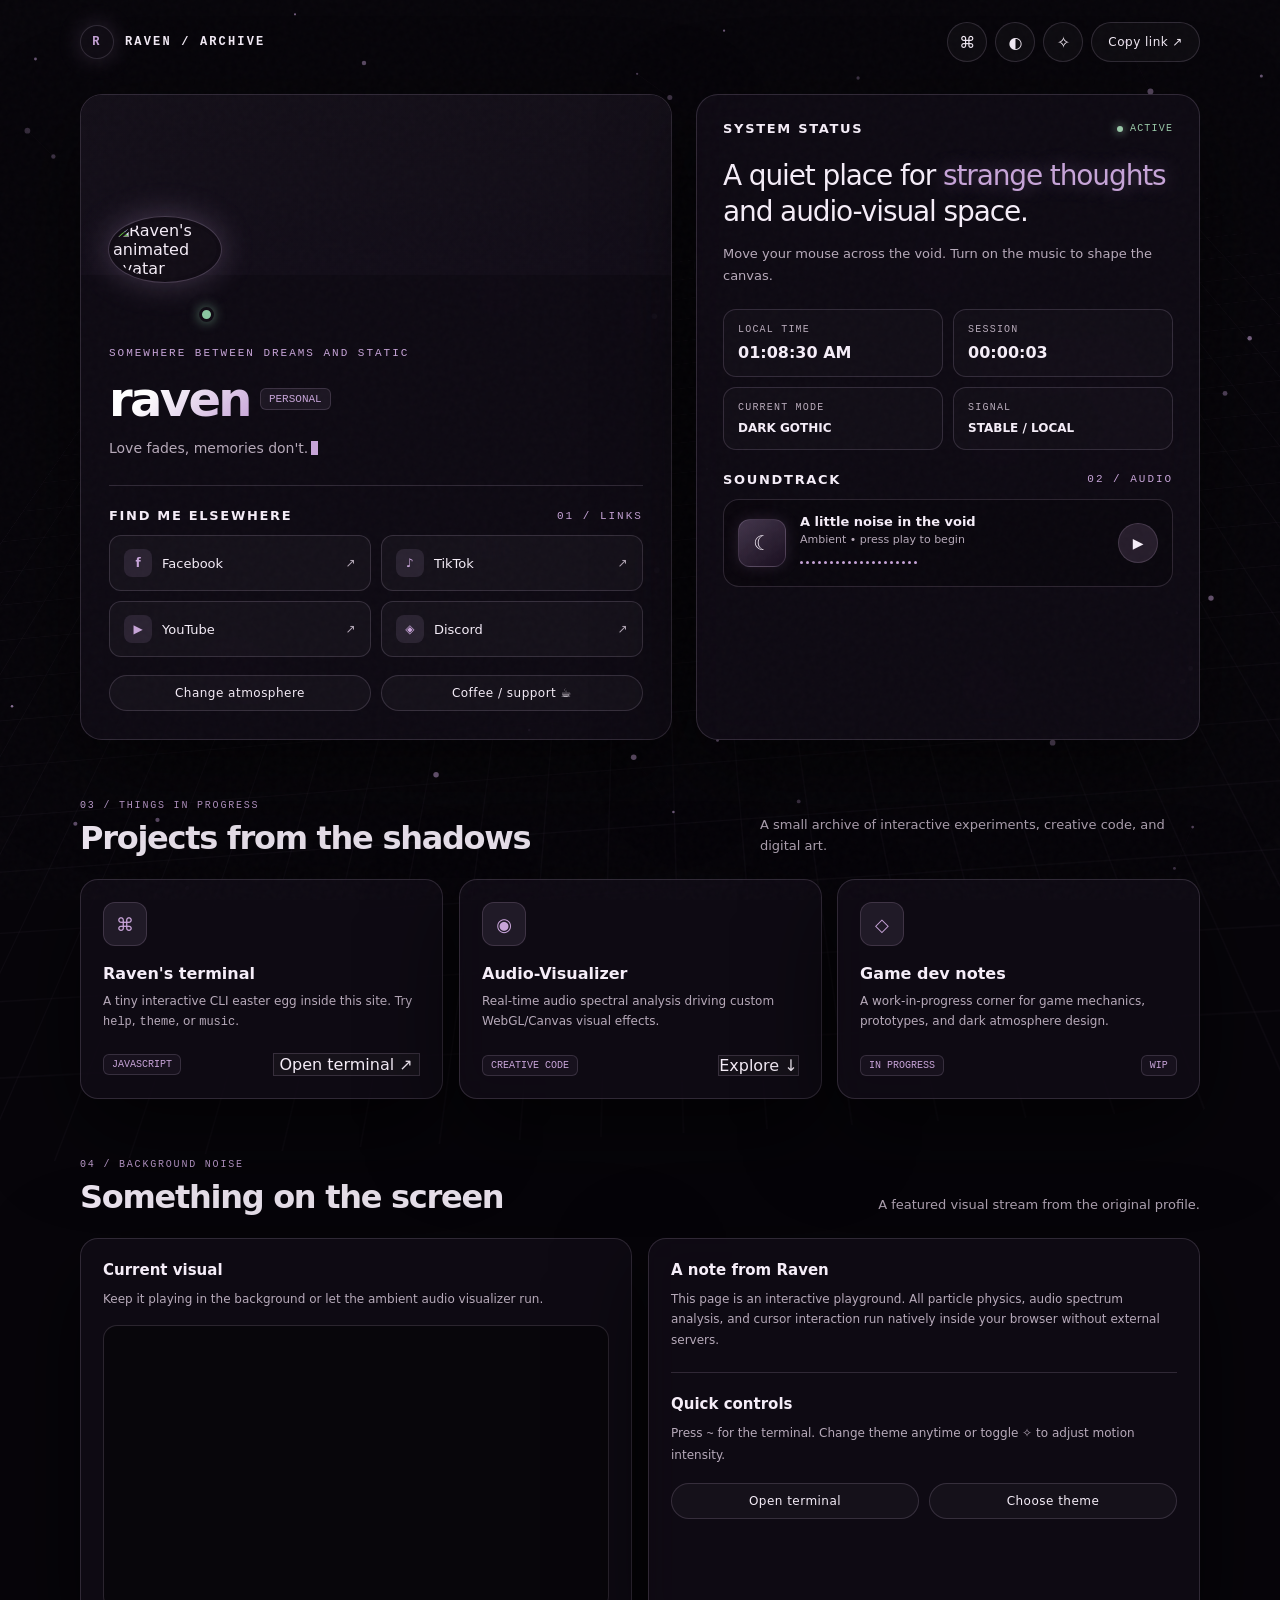
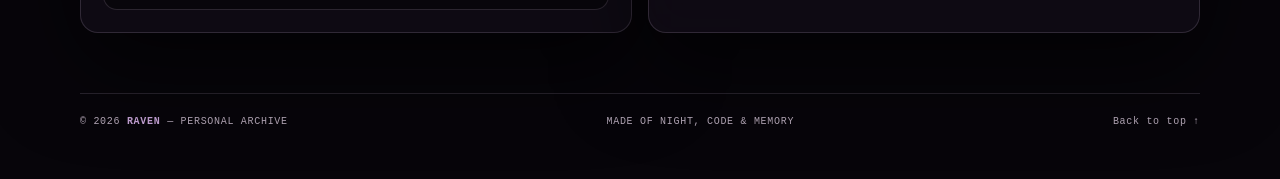
==== index.html @ 3c24a72a "Update print statement from 'Hello' to 'Goodbye'" ====
<!DOCTYPE html>
<html lang="en">
<head>
<meta charset="UTF-8">
<meta name="viewport" content="width=device-width, initial-scale=1">
<meta name="theme-color" content="#09070d">
<meta name="description" content="Raven — A cinematic interactive audio-visual space.">
<title>Raven — Into the Void</title>
<style>
:root {
  color-scheme: dark;
  --bg: #07050a;
  --panel: rgba(18, 13, 24, 0.72);
  --panel-strong: rgba(13, 9, 18, 0.95);
  --text: #f5edf8;
  --muted: #b7aaba;
  --accent: #c7a4d8;
  --accent-rgb: 199, 164, 216;
  --accent-glow: rgba(199, 164, 216, 0.35);
  --line: rgba(223, 199, 235, 0.16);
  --shadow: 0 30px 90px rgba(0, 0, 0, 0.65);
  --radius: 22px;
  --mono: "SFMono-Regular", Consolas, "Liberation Mono", monospace;
}

* { box-sizing: border-box; }
html { scroll-behavior: smooth; }

body {
  margin: 0;
  min-height: 100vh;
  color: var(--text);
  background-color: var(--bg);
  font-family: Inter, ui-sans-serif, system-ui, -apple-system, BlinkMacSystemFont, "Segoe UI", sans-serif;
  overflow-x: hidden;
  cursor: default;
}

/* Background Layers */
#audioCanvas {
  position: fixed;
  inset: 0;
  width: 100%;
  height: 100%;
  pointer-events: none;
  z-index: -2;
}

.perspective-grid {
  position: fixed;
  inset: -20%;
  width: 140%;
  height: 140%;
  background-image: 
    linear-gradient(to right, rgba(var(--accent-rgb), 0.05) 1px, transparent 1px),
    linear-gradient(to bottom, rgba(var(--accent-rgb), 0.05) 1px, transparent 1px);
  background-size: 60px 60px;
  pointer-events: none;
  z-index: -3;
  transform: perspective(1000px) rotateX(60deg) translateY(-100px) translateZ(-200px);
  transition: transform 0.1s linear;
  opacity: 0.7;
}

.noise {
  position: fixed;
  inset: 0;
  pointer-events: none;
  z-index: 5;
  opacity: 0.04;
  background-image: url("data:image/svg+xml,%3Csvg viewBox='0 0 180 180' xmlns='http://www.w3.org/2000/svg'%3E%3Cfilter id='n'%3E%3CfeTurbulence type='fractalNoise' baseFrequency='.9' numOctaves='3' stitchTiles='stitch'/%3E%3C/filter%3E%3Crect width='100%25' height='100%25' filter='url(%23n)' opacity='.55'/%3E%3C/svg%3E");
}

/* Custom Cursor Spotlight */
.cursor-glow {
  position: fixed;
  width: 400px;
  height: 400px;
  border-radius: 50%;
  background: radial-gradient(circle, rgba(var(--accent-rgb), 0.12) 0%, transparent 70%);
  pointer-events: none;
  z-index: -1;
  transform: translate(-50%, -50%);
  transition: width 0.3s, height 0.3s;
}

button, a { font: inherit; }
button { color: inherit; }
a { color: inherit; text-decoration: none; }
button:focus-visible, a:focus-visible, input:focus-visible { outline: 2px solid var(--accent); outline-offset: 4px; }
::selection { background: var(--accent); color: #100b14; }

/* Layout Shell */
.site-shell {
  width: min(1120px, calc(100% - 36px));
  margin: 0 auto;
  padding: 22px 0 52px;
  position: relative;
  z-index: 2;
}

.topbar {
  display: flex;
  align-items: center;
  justify-content: space-between;
  gap: 16px;
  margin-bottom: 32px;
}

.brand {
  display: flex;
  align-items: center;
  gap: 11px;
  letter-spacing: 0.18em;
  font: 600 12px var(--mono);
  text-transform: uppercase;
}

.brand-mark {
  display: grid;
  place-items: center;
  width: 34px;
  height: 34px;
  border: 1px solid var(--line);
  border-radius: 50%;
  color: var(--accent);
  box-shadow: 0 0 24px rgba(var(--accent-rgb), 0.2);
  background: rgba(var(--accent-rgb), 0.05);
}

.top-actions {
  display: flex;
  gap: 8px;
  flex-wrap: wrap;
  justify-content: flex-end;
}

.icon-btn, .pill-btn, .social-link, .project-link {
  border: 1px solid var(--line);
  background: rgba(255, 255, 255, 0.03);
  transition: transform 0.25s cubic-bezier(0.16, 1, 0.3, 1), border-color 0.25s ease, background 0.25s ease, box-shadow 0.25s ease;
}

.icon-btn, .pill-btn { cursor: pointer; }
.icon-btn:hover, .pill-btn:hover, .social-link:hover, .project-link:hover {
  transform: translateY(-2px);
  border-color: rgba(var(--accent-rgb), 0.7);
  background: rgba(var(--accent-rgb), 0.1);
  box-shadow: 0 8px 20px rgba(var(--accent-rgb), 0.15);
}

.icon-btn {
  width: 40px;
  height: 40px;
  border-radius: 50%;
  display: grid;
  place-items: center;
  font-size: 16px;
}

.pill-btn {
  border-radius: 999px;
  padding: 10px 16px;
  font-size: 12px;
  letter-spacing: 0.04em;
}

/* Glassmorphism & Cards */
.hero {
  display: grid;
  grid-template-columns: minmax(0, 1.08fr) minmax(300px, 0.92fr);
  gap: 24px;
  align-items: stretch;
}

.glass {
  border: 1px solid var(--line);
  background: var(--panel);
  backdrop-filter: blur(20px);
  -webkit-backdrop-filter: blur(20px);
  box-shadow: var(--shadow);
  transform-style: preserve-3d;
  will-change: transform;
}

.profile-card {
  border-radius: var(--radius);
  overflow: hidden;
  position: relative;
}

.banner {
  height: 180px;
  background: #15101a url("https://files.catbox.moe/wn9u5w.gif") center 42%/cover no-repeat;
  position: relative;
}

.banner::after {
  content: "";
  position: absolute;
  inset: 0;
  background: linear-gradient(180deg, rgba(7, 5, 10, 0.1), rgba(18, 13, 24, 0.95));
}

.profile-content {
  padding: 0 28px 28px;
  position: relative;
}

.avatar-wrap {
  width: 112px;
  height: 112px;
  margin-top: -58px;
  position: relative;
  z-index: 1;
}

.avatar {
  width: 112px;
  height: 112px;
  object-fit: cover;
  border-radius: 50%;
  border: 4px solid #100b14;
  box-shadow: 0 0 0 1px var(--line), 0 0 34px rgba(var(--accent-rgb), 0.3);
  background: #120d16;
}

.online-dot {
  position: absolute;
  right: 7px;
  bottom: 7px;
  width: 15px;
  height: 15px;
  border-radius: 50%;
  background: #8ac7a1;
  border: 3px solid #100b14;
  box-shadow: 0 0 12px rgba(138, 199, 161, 0.6);
}

.kicker {
  font: 11px var(--mono);
  letter-spacing: 0.18em;
  text-transform: uppercase;
  color: var(--accent);
}

.name-row {
  display: flex;
  align-items: center;
  gap: 10px;
  flex-wrap: wrap;
  margin-top: 16px;
}

h1 {
  font-size: clamp(32px, 5vw, 48px);
  letter-spacing: -0.055em;
  line-height: 1;
  margin: 0;
  font-weight: 700;
  background: linear-gradient(135deg, #ffffff 30%, var(--accent));
  -webkit-background-clip: text;
  -webkit-text-fill-color: transparent;
}

.verified {
  font-size: 11px;
  border: 1px solid var(--line);
  color: var(--accent);
  padding: 4px 8px;
  border-radius: 6px;
  font-family: var(--mono);
  background: rgba(var(--accent-rgb), 0.08);
}

.bio {
  min-height: 26px;
  margin: 14px 0 0;
  color: var(--muted);
  line-height: 1.7;
  font-size: 14px;
}

.caret {
  display: inline-block;
  width: 7px;
  height: 1em;
  background: var(--accent);
  vertical-align: -2px;
  margin-left: 3px;
  animation: blink 1s steps(2, start) infinite;
}
@keyframes blink { to { visibility: hidden; } }

.divider {
  height: 1px;
  background: var(--line);
  margin: 22px 0;
}

.social-grid {
  display: grid;
  grid-template-columns: repeat(2, minmax(0, 1fr));
  gap: 10px;
}

.social-link {
  display: flex;
  align-items: center;
  justify-content: space-between;
  gap: 10px;
  padding: 13px 14px;
  border-radius: 12px;
  font-size: 13px;
}

.social-left {
  display: flex;
  align-items: center;
  gap: 10px;
}

.social-icon {
  display: grid;
  place-items: center;
  width: 28px;
  height: 28px;
  border-radius: 8px;
  background: rgba(var(--accent-rgb), 0.12);
  color: var(--accent);
  font-size: 12px;
  font-weight: 700;
}

.external { color: var(--muted); font-size: 12px; }

.card-actions {
  display: flex;
  flex-wrap: wrap;
  gap: 10px;
  margin-top: 18px;
}

.card-actions .pill-btn {
  flex: 1;
  min-width: 120px;
  text-align: center;
}

.status-card {
  border-radius: var(--radius);
  padding: 26px;
  display: flex;
  flex-direction: column;
  gap: 22px;
  min-height: 100%;
}

.section-head {
  display: flex;
  align-items: center;
  justify-content: space-between;
  gap: 12px;
}

.section-title {
  margin: 0;
  font-size: 13px;
  font-weight: 600;
  letter-spacing: 0.13em;
  text-transform: uppercase;
}

.live-label {
  display: flex;
  align-items: center;
  gap: 7px;
  color: #9ac9a9;
  font: 10px var(--mono);
  letter-spacing: 0.12em;
  text-transform: uppercase;
}

.live-label::before {
  content: "";
  width: 6px;
  height: 6px;
  background: #9ac9a9;
  border-radius: 50%;
  box-shadow: 0 0 10px #9ac9a9;
}

.status-intro {
  font-size: clamp(22px, 3vw, 28px);
  line-height: 1.3;
  letter-spacing: -0.04em;
  margin: 0;
}

.status-intro em {
  font-style: normal;
  color: var(--accent);
  text-shadow: 0 0 20px rgba(var(--accent-rgb), 0.4);
}

.status-note {
  color: var(--muted);
  font-size: 13px;
  line-height: 1.7;
  margin: -10px 0 0;
}

.stat-grid {
  display: grid;
  grid-template-columns: 1fr 1fr;
  gap: 10px;
}

.stat {
  padding: 14px;
  border: 1px solid var(--line);
  border-radius: 13px;
  background: rgba(255, 255, 255, 0.02);
  min-width: 0;
}

.stat-label {
  font: 10px var(--mono);
  letter-spacing: 0.12em;
  color: var(--muted);
  text-transform: uppercase;
}

.stat-value {
  margin-top: 8px;
  font-size: 16px;
  font-weight: 600;
  white-space: nowrap;
  overflow: hidden;
  text-overflow: ellipsis;
}

.stat-value.small { font-size: 12px; }

/* Music Player & Visualizing UI */
.music-panel {
  border: 1px solid var(--line);
  border-radius: 16px;
  padding: 14px;
  display: grid;
  grid-template-columns: 48px minmax(0, 1fr) auto;
  align-items: center;
  gap: 14px;
  background: rgba(0, 0, 0, 0.25);
}

.album-art {
  width: 48px;
  height: 48px;
  border-radius: 12px;
  display: grid;
  place-items: center;
  background: linear-gradient(145deg, rgba(var(--accent-rgb), 0.3), rgba(30, 17, 37, 0.8));
  border: 1px solid var(--line);
  font-size: 20px;
  box-shadow: 0 0 15px rgba(var(--accent-rgb), 0.15);
}

.track-title {
  font-size: 13px;
  font-weight: 600;
  overflow: hidden;
  text-overflow: ellipsis;
  white-space: nowrap;
}

.track-subtitle {
  margin-top: 4px;
  color: var(--muted);
  font-size: 11px;
}

.play-btn {
  width: 40px;
  height: 40px;
  border-radius: 50%;
  border: 1px solid var(--line);
  background: rgba(var(--accent-rgb), 0.15);
  cursor: pointer;
  display: grid;
  place-items: center;
  font-size: 14px;
}

.play-btn:hover {
  background: var(--accent);
  color: #000;
  box-shadow: 0 0 20px var(--accent);
}

.visualizer-mini {
  height: 18px;
  display: flex;
  align-items: center;
  gap: 3px;
  margin-top: 8px;
}

.visualizer-mini span {
  display: block;
  width: 3px;
  height: 4px;
  border-radius: 3px;
  background: var(--accent);
  transition: height 0.08s linear;
}

/* Projects & Features Sections */
.section { margin-top: 60px; }

.section-heading {
  display: flex;
  align-items: flex-end;
  justify-content: space-between;
  gap: 20px;
  margin-bottom: 22px;
}

.eyebrow {
  font: 10px var(--mono);
  color: var(--accent);
  letter-spacing: 0.18em;
  text-transform: uppercase;
  margin-bottom: 8px;
}

h2 {
  font-size: clamp(24px, 3vw, 32px);
  letter-spacing: -0.04em;
  margin: 0;
}

.section-description {
  font-size: 13px;
  color: var(--muted);
  line-height: 1.6;
  max-width: 440px;
  margin: 0;
}

.project-grid {
  display: grid;
  grid-template-columns: repeat(3, minmax(0, 1fr));
  gap: 16px;
}

.project-card {
  border-radius: 18px;
  padding: 22px;
  min-height: 220px;
  display: flex;
  flex-direction: column;
  align-items: flex-start;
}

.project-icon {
  display: grid;
  place-items: center;
  width: 44px;
  height: 44px;
  border-radius: 12px;
  background: rgba(var(--accent-rgb), 0.1);
  border: 1px solid var(--line);
  color: var(--accent);
  font-size: 18px;
}

.project-card h3 {
  margin: 18px 0 8px;
  font-size: 16px;
}

.project-card p {
  margin: 0;
  color: var(--muted);
  font-size: 12px;
  line-height: 1.7;
}

.project-meta {
  margin-top: auto;
  padding-top: 18px;
  display: flex;
  align-items: center;
  justify-content: space-between;
  gap: 8px;
  width: 100%;
}

.tag {
  font: 10px var(--mono);
  color: var(--accent);
  border: 1px solid var(--line);
  padding: 4px 8px;
  border-radius: 6px;
  background: rgba(var(--accent-rgb), 0.05);
}

.feature-grid {
  display: grid;
  grid-template-columns: 1fr 1fr;
  gap: 16px;
}

.feature-card {
  border-radius: 18px;
  padding: 22px;
}

.feature-card h3 { margin: 0 0 10px; font-size: 15px; }
.feature-card p { margin: 0; color: var(--muted); font-size: 12px; line-height: 1.7; }

.video-wrap {
  position: relative;
  overflow: hidden;
  border-radius: 14px;
  margin-top: 16px;
  aspect-ratio: 16/9;
  background: #08060b;
  border: 1px solid var(--line);
}

.video-wrap iframe {
  position: absolute;
  inset: 0;
  width: 100%;
  height: 100%;
  border: 0;
}

.footer {
  display: flex;
  justify-content: space-between;
  align-items: center;
  gap: 15px;
  flex-wrap: wrap;
  margin-top: 60px;
  padding-top: 22px;
  border-top: 1px solid var(--line);
  color: var(--muted);
  font: 10px var(--mono);
  letter-spacing: 0.07em;
}

.footer strong { color: var(--accent); font-weight: 600; }

/* Modal & Dialog Overlay */
.overlay {
  position: fixed;
  inset: 0;
  z-index: 20;
  background: rgba(3, 2, 6, 0.82);
  backdrop-filter: blur(16px);
  -webkit-backdrop-filter: blur(16px);
  display: none;
  align-items: center;
  justify-content: center;
  padding: 20px;
}

.overlay.open { display: flex; }

.modal {
  width: min(620px, 100%);
  max-height: min(78vh, 720px);
  overflow: auto;
  background: var(--panel-strong);
  border: 1px solid var(--line);
  border-radius: 20px;
  box-shadow: var(--shadow);
}

.modal-head {
  display: flex;
  align-items: center;
  justify-content: space-between;
  gap: 12px;
  padding: 16px 20px;
  border-bottom: 1px solid var(--line);
}

.modal-head h2 { font: 12px var(--mono); letter-spacing: 0.12em; text-transform: uppercase; }

.close-btn {
  width: 32px;
  height: 32px;
  border: 1px solid var(--line);
  background: transparent;
  border-radius: 8px;
  cursor: pointer;
  display: grid;
  place-items: center;
}

.close-btn:hover { background: rgba(255, 255, 255, 0.1); }

.terminal-body {
  padding: 20px;
  font: 12px/1.8 var(--mono);
  color: #d8cce0;
}

.terminal-welcome { color: var(--muted); margin-bottom: 12px; }
.terminal-line { white-space: pre-wrap; overflow-wrap: anywhere; }
.terminal-line .prompt { color: var(--accent); }

.terminal-form {
  display: flex;
  align-items: center;
  gap: 8px;
  margin-top: 12px;
}

.terminal-form label { color: var(--accent); }
.terminal-form input {
  flex: 1;
  min-width: 0;
  border: 0;
  background: transparent;
  color: var(--text);
  font: inherit;
  outline: none;
}

.terminal-hint { color: #8d7d94; font-size: 10px; margin-top: 12px; }

.qr-body { text-align: center; padding: 24px; }
.qr-body img {
  display: block;
  width: min(200px, 70%);
  aspect-ratio: 1;
  object-fit: cover;
  border-radius: 14px;
  margin: 16px auto;
  border: 1px solid var(--line);
  box-shadow: 0 0 30px rgba(0, 0, 0, 0.5);
}

.qr-body p { color: var(--muted); font-size: 13px; }

.theme-options {
  display: grid;
  grid-template-columns: repeat(3, minmax(0, 1fr));
  gap: 12px;
  padding: 20px;
}

.theme-option {
  border: 1px solid var(--line);
  border-radius: 14px;
  padding: 14px 12px;
  background: rgba(255, 255, 255, 0.025);
  cursor: pointer;
  text-align: left;
  transition: all 0.2s ease;
}

.theme-option[aria-pressed="true"] {
  border-color: var(--accent);
  box-shadow: 0 0 20px rgba(var(--accent-rgb), 0.25);
  background: rgba(var(--accent-rgb), 0.08);
}

.theme-swatch {
  height: 40px;
  border-radius: 8px;
  margin-bottom: 12px;
  background: linear-gradient(135deg, #0b080f, #543b61);
}

.theme-option:nth-child(2) .theme-swatch { background: linear-gradient(135deg, #05070d, #243c50); }
.theme-option:nth-child(3) .theme-swatch { background: linear-gradient(135deg, #14080d, #6b2638); }

.theme-option strong { display: block; font-size: 13px; }
.theme-option small { display: block; color: var(--muted); font-size: 10px; margin-top: 4px; }

.toast {
  position: fixed;
  left: 50%;
  bottom: 24px;
  transform: translate(-50%, 12px);
  opacity: 0;
  pointer-events: none;
  z-index: 30;
  border: 1px solid var(--line);
  background: var(--panel-strong);
  padding: 11px 18px;
  border-radius: 999px;
  font: 11px var(--mono);
  box-shadow: 0 10px 30px rgba(0, 0, 0, 0.5);
  transition: opacity 0.25s, transform 0.25s;
}

.toast.show { opacity: 1; transform: translate(-50%, 0); }

/* Theme Classes */
body.theme-void {
  --bg: #05070b;
  --panel: rgba(10, 16, 24, 0.74);
  --panel-strong: rgba(7, 11, 17, 0.96);
  --accent: #9bc9e7;
  --accent-rgb: 155, 201, 231;
}

body.theme-blood {
  --bg: #0d0407;
  --panel: rgba(26, 9, 14, 0.74);
  --panel-strong: rgba(16, 5, 9, 0.96);
  --accent: #e2a1ad;
  --accent-rgb: 226, 161, 173;
}

/* Reduced Motion Override */
body.reduce-motion *, body.reduce-motion *::before, body.reduce-motion *::after {
  animation-duration: 0.01ms !important;
  animation-iteration-count: 1 !important;
  scroll-behavior: auto !important;
  transition-duration: 0.01ms !important;
}

@media(max-width: 850px) {
  .hero { grid-template-columns: 1fr; }
  .status-card { min-height: auto; }
  .project-grid { grid-template-columns: repeat(2, minmax(0, 1fr)); }
  .project-card:last-child { grid-column: span 2; }
}

@media(max-width: 560px) {
  .site-shell { width: min(100% - 22px, 480px); padding-top: 12px; }
  .topbar { margin-bottom: 20px; }
  .brand { letter-spacing: 0.1em; }
  .top-actions { gap: 6px; }
  .icon-btn { width: 36px; height: 36px; }
  .pill-btn { padding: 9px 12px; }
  .banner { height: 140px; }
  .profile-content { padding: 0 20px 20px; }
  .avatar-wrap, .avatar { width: 96px; height: 96px; }
  .avatar-wrap { margin-top: -48px; }
  .status-card { padding: 20px; }
  .project-grid, .feature-grid { grid-template-columns: 1fr; }
  .project-card:last-child { grid-column: auto; }
  .project-card { min-height: 180px; }
  .section { margin-top: 42px; }
  .section-heading { align-items: flex-start; flex-direction: column; gap: 8px; }
  .social-grid { gap: 8px; }
  .social-link { padding: 11px 10px; font-size: 12px; }
  .social-icon { width: 25px; height: 25px; }
  .theme-options { grid-template-columns: 1fr; }
  .theme-option { display: grid; grid-template-columns: 52px 1fr; column-gap: 12px; align-items: center; }
  .theme-swatch { grid-row: span 2; height: 40px; margin: 0; }
  .footer { margin-top: 40px; }
}

@media(prefers-reduced-motion: reduce) {
  *, *::before, *::after {
    animation-duration: 0.01ms !important;
    animation-iteration-count: 1 !important;
    scroll-behavior: auto !important;
    transition-duration: 0.01ms !important;
  }
  #audioCanvas, .perspective-grid, .cursor-glow { display: none; }
}
</style>
</head>
<body>

<!-- Audio-Reactive & Mouse-Interactive Visual Canvas -->
<canvas id="audioCanvas" aria-hidden="true"></canvas>
<div class="perspective-grid" id="gridBg" aria-hidden="true"></div>
<div class="cursor-glow" id="cursorGlow" aria-hidden="true"></div>
<div class="noise" aria-hidden="true"></div>

<div class="site-shell">
  <header class="topbar">
    <a class="brand" href="#home" aria-label="Raven home"><span class="brand-mark">R</span><span>RAVEN / ARCHIVE</span></a>
    <nav class="top-actions" aria-label="Quick actions">
      <button class="icon-btn" id="openTerminal" aria-label="Open terminal" title="Terminal (~)">⌘</button>
      <button class="icon-btn" id="openThemes" aria-label="Choose theme" title="Change atmosphere">◐</button>
      <button class="icon-btn" id="motionToggle" aria-label="Toggle visual effects" title="Toggle FX">✧</button>
      <button class="pill-btn" id="copyProfile">Copy link ↗</button>
    </nav>
  </header>

  <main id="home">
    <section class="hero" aria-label="Profile">
      <article class="profile-card glass tilt-card">
        <div class="banner" id="banner"></div>
        <div class="profile-content">
          <div class="avatar-wrap">
            <img class="avatar" id="avatar" src="https://files.catbox.moe/xwlv3d.gif" alt="Raven's animated avatar">
            <span class="online-dot" aria-label="Active status"></span>
          </div>
          <div class="kicker" style="margin-top:18px">Somewhere between dreams and static</div>
          <div class="name-row"><h1>raven</h1><span class="verified">PERSONAL</span></div>
          <p class="bio"><span id="bioText">Love fades, memories don't.</span><span class="caret" aria-hidden="true"></span></p>
          <div class="divider"></div>
          <div class="section-head" style="margin-bottom:12px"><h2 class="section-title">Find me elsewhere</h2><span class="kicker">01 / LINKS</span></div>
          <div class="social-grid">
            <a class="social-link" href="https://www.facebook.com/28OOO" target="_blank" rel="noopener noreferrer"><span class="social-left"><span class="social-icon">f</span>Facebook</span><span class="external">↗</span></a>
            <a class="social-link" href="https://www.tiktok.com/@28x1o" target="_blank" rel="noopener noreferrer"><span class="social-left"><span class="social-icon">♪</span>TikTok</span><span class="external">↗</span></a>
            <a class="social-link" href="https://www.youtube.com/@0ox0" target="_blank" rel="noopener noreferrer"><span class="social-left"><span class="social-icon">▶</span>YouTube</span><span class="external">↗</span></a>
            <a class="social-link" href="https://discord.com/users/900581050256850984" target="_blank" rel="noopener noreferrer"><span class="social-left"><span class="social-icon">◈</span>Discord</span><span class="external">↗</span></a>
          </div>
          <div class="card-actions">
            <button class="pill-btn" id="profileTheme">Change atmosphere</button>
            <button class="pill-btn" id="openQR">Coffee / support ☕</button>
          </div>
        </div>
      </article>

      <aside class="status-card glass tilt-card" aria-label="Live status">
        <div class="section-head"><h2 class="section-title">System status</h2><span class="live-label">ACTIVE</span></div>
        <p class="status-intro">A quiet place for <em>strange thoughts</em> and audio-visual space.</p>
        <p class="status-note">Move your mouse across the void. Turn on the music to shape the canvas.</p>
        <div class="stat-grid">
          <div class="stat"><div class="stat-label">Local time</div><div class="stat-value" id="localTime">--:--:--</div></div>
          <div class="stat"><div class="stat-label">Session</div><div class="stat-value" id="sessionTime">00:00:00</div></div>
          <div class="stat"><div class="stat-label">Current mode</div><div class="stat-value small" id="currentTheme">DARK GOTHIC</div></div>
          <div class="stat"><div class="stat-label">Signal</div><div class="stat-value small" id="signalState">STABLE / LOCAL</div></div>
        </div>
        <div>
          <div class="section-head" style="margin-bottom:12px"><h2 class="section-title">Soundtrack</h2><span class="kicker">02 / AUDIO</span></div>
          <div class="music-panel">
            <div class="album-art" aria-hidden="true">☾</div>
            <div style="min-width:0">
              <div class="track-title">A little noise in the void</div>
              <div class="track-subtitle" id="musicState">Ambient • press play to begin</div>
              <div class="visualizer-mini" id="visualizerMini" aria-hidden="true"></div>
            </div>
            <button class="play-btn" id="musicToggle" aria-label="Play music" title="Play or pause music">▶</button>
          </div>
          <audio id="music" loop preload="none" crossorigin="anonymous">
            <source src="https://files.catbox.moe/49slbb.mp3" type="audio/mpeg">
          </audio>
        </div>
      </aside>
    </section>

    <section class="section" id="projects">
      <div class="section-heading">
        <div><div class="eyebrow">03 / Things in progress</div><h2>Projects from the shadows</h2></div>
        <p class="section-description">A small archive of interactive experiments, creative code, and digital art.</p>
      </div>
      <div class="project-grid">
        <article class="project-card glass tilt-card">
          <div class="project-icon">⌘</div><h3>Raven's terminal</h3>
          <p>A tiny interactive CLI easter egg inside this site. Try <code>help</code>, <code>theme</code>, or <code>music</code>.</p>
          <div class="project-meta"><span class="tag">JAVASCRIPT</span><button class="project-link" data-open-terminal>Open terminal ↗</button></div>
        </article>
        <article class="project-card glass tilt-card">
          <div class="project-icon">◉</div><h3>Audio-Visualizer</h3>
          <p>Real-time audio spectral analysis driving custom WebGL/Canvas visual effects.</p>
          <div class="project-meta"><span class="tag">CREATIVE CODE</span><a class="project-link" href="#soundtrack">Explore ↓</a></div>
        </article>
        <article class="project-card glass tilt-card">
          <div class="project-icon">◇</div><h3>Game dev notes</h3>
          <p>A work-in-progress corner for game mechanics, prototypes, and dark atmosphere design.</p>
          <div class="project-meta"><span class="tag">IN PROGRESS</span><span class="tag">WIP</span></div>
        </article>
      </div>
    </section>

    <section class="section" id="soundtrack">
      <div class="section-heading">
        <div><div class="eyebrow">04 / Background noise</div><h2>Something on the screen</h2></div>
        <p class="section-description">A featured visual stream from the original profile.</p>
      </div>
      <div class="feature-grid">
        <article class="feature-card glass tilt-card">
          <h3>Current visual</h3><p>Keep it playing in the background or let the ambient audio visualizer run.</p>
          <div class="video-wrap"><iframe src="https://www.youtube.com/embed/GyZPByIYd-M?enablejsapi=1" title="Raven's featured video" loading="lazy" allow="encrypted-media; picture-in-picture; web-share" referrerpolicy="strict-origin-when-cross-origin" allowfullscreen></iframe></div>
        </article>
        <article class="feature-card glass tilt-card">
          <h3>A note from Raven</h3>
          <p>This page is an interactive playground. All particle physics, audio spectrum analysis, and cursor interaction run natively inside your browser without external servers.</p>
          <div class="divider"></div>
          <h3>Quick controls</h3><p>Press <code>~</code> for the terminal. Change theme anytime or toggle <code>✧</code> to adjust motion intensity.</p>
          <div class="card-actions"><button class="pill-btn" data-open-terminal>Open terminal</button><button class="pill-btn" id="openThemes2">Choose theme</button></div>
        </article>
      </div>
    </section>
  </main>

  <footer class="footer">
    <span>© <span id="year"></span> <strong>RAVEN</strong> — PERSONAL ARCHIVE</span>
    <span>MADE OF NIGHT, CODE & MEMORY</span>
    <a href="#home">Back to top ↑</a>
  </footer>
</div>

<!-- Modals -->
<div class="overlay" id="terminalOverlay" role="dialog" aria-modal="true" aria-labelledby="terminalTitle">
  <div class="modal">
    <div class="modal-head"><h2 id="terminalTitle">Raven.exe / terminal</h2><button class="close-btn" data-close="terminalOverlay" aria-label="Close terminal">×</button></div>
    <div class="terminal-body">
      <div class="terminal-welcome">RAVEN SYSTEM [Audio-Visual Mode]<br>Type <span style="color:var(--accent)">help</span> to see available commands.</div>
      <div id="terminalOutput" aria-live="polite"></div>
      <form class="terminal-form" id="terminalForm"><label for="terminalInput">guest@raven:~$</label><input id="terminalInput" autocomplete="off" spellcheck="false" aria-label="Terminal command"><button class="close-btn" type="submit" aria-label="Run command">↵</button></form>
      <div class="terminal-hint">Tip: press ↑ to recall previous commands.</div>
    </div>
  </div>
</div>

<div class="overlay" id="themeOverlay" role="dialog" aria-modal="true" aria-labelledby="themeTitle">
  <div class="modal">
    <div class="modal-head"><h2 id="themeTitle">Choose your atmosphere</h2><button class="close-btn" data-close="themeOverlay" aria-label="Close theme picker">×</button></div>
    <div class="theme-options">
      <button class="theme-option" data-theme="gothic" aria-pressed="true"><span class="theme-swatch"></span><strong>Dark Gothic</strong><small>Violet ash · default</small></button>
      <button class="theme-option" data-theme="void" aria-pressed="false"><span class="theme-swatch"></span><strong>Cold Void</strong><small>Midnight blue</small></button>
      <button class="theme-option" data-theme="blood" aria-pressed="false"><span class="theme-swatch"></span><strong>Blood Moon</strong><small>Muted crimson</small></button>
    </div>
  </div>
</div>

<div class="overlay" id="qrOverlay" role="dialog" aria-modal="true" aria-labelledby="qrTitle">
  <div class="modal" style="width:min(360px, 100%)">
    <div class="modal-head"><h2 id="qrTitle">Buy me a coffee</h2><button class="close-btn" data-close="qrOverlay" aria-label="Close QR code">×</button></div>
    <div class="qr-body">
      <p>Thank you for supporting this audio-visual corner.</p>
      <img src="https://files.catbox.moe/qbbsk9.png" alt="Support QR code">
      <button class="pill-btn" data-close="qrOverlay">Close</button>
    </div>
  </div>
</div>

<div class="toast" id="toast" role="status" aria-live="polite"></div>

<script>
(() => {
  "use strict";

  const $ = (selector, root = document) => root.querySelector(selector);
  const $$ = (selector, root = document) => [...root.querySelectorAll(selector)];

  /* Typing Text Effect */
  const bioLines = [
    "Love fades, memories don't.",
    "True friends build on trust, not promises.",
    "Somewhere between dreams and static."
  ];
  const bioEl = $("#bioText");
  let bioIndex = 0, charIndex = 0, deleting = false;
  function typeBio() {
    const current = bioLines[bioIndex];
    charIndex += deleting ? -1 : 1;
    bioEl.textContent = current.slice(0, Math.max(0, charIndex));
    let delay = deleting ? 35 : 65;
    if (!deleting && charIndex >= current.length) { deleting = true; delay = 2200; }
    else if (deleting && charIndex <= 0) { deleting = false; bioIndex = (bioIndex + 1) % bioLines.length; delay = 400; }
    setTimeout(typeBio, delay);
  }
  typeBio();

  /* Local Clock & Session Counter */
  const startedAt = Date.now();
  const timeEl = $("#localTime"), sessionEl = $("#sessionTime");
  function updateTime() {
    timeEl.textContent = new Intl.DateTimeFormat(undefined, {hour:"2-digit",minute:"2-digit",second:"2-digit"}).format(new Date());
    const elapsed = Math.floor((Date.now() - startedAt) / 1000);
    const h = String(Math.floor(elapsed / 3600)).padStart(2,"0");
    const m = String(Math.floor((elapsed % 3600) / 60)).padStart(2,"0");
    const s = String(elapsed % 60).padStart(2,"0");
    sessionEl.textContent = `${h}:${m}:${s}`;
  }
  updateTime(); setInterval(updateTime, 1000);
  $("#year").textContent = new Date().getFullYear();

  /* Themes Management */
  const themeNames = { gothic: "DARK GOTHIC", void: "COLD VOID", blood: "BLOOD MOON" };
  function applyTheme(theme) {
    if (!Object.hasOwn(themeNames, theme)) theme = "gothic";
    document.body.classList.remove("theme-void", "theme-blood");
    if (theme !== "gothic") document.body.classList.add(`theme-${theme}`);
    $("#currentTheme").textContent = themeNames[theme];
    $$("[data-theme]").forEach(btn => btn.setAttribute("aria-pressed", String(btn.dataset.theme === theme)));
    try { localStorage.setItem("raven-theme", theme); } catch (_) {}
  }
  let savedTheme = "gothic";
  try { savedTheme = localStorage.getItem("raven-theme") || "gothic"; } catch (_) {}
  applyTheme(savedTheme);

  /* Modal Controls */
  function openOverlay(id) {
    const overlay = document.getElementById(id);
    if (!overlay) return;
    overlay.classList.add("open");
    const focusTarget = overlay.querySelector("input, button");
    if (focusTarget) setTimeout(() => focusTarget.focus(), 40);
  }
  function closeOverlay(id) {
    const overlay = document.getElementById(id);
    if (overlay) overlay.classList.remove("open");
  }

  $("#openTerminal").addEventListener("click", () => openOverlay("terminalOverlay"));
  $$("[data-open-terminal]").forEach(btn => btn.addEventListener("click", () => openOverlay("terminalOverlay")));
  $("#openThemes").addEventListener("click", () => openOverlay("themeOverlay"));
  $("#profileTheme").addEventListener("click", () => openOverlay("themeOverlay"));
  $("#openThemes2").addEventListener("click", () => openOverlay("themeOverlay"));
  $("#openQR").addEventListener("click", () => openOverlay("qrOverlay"));
  $$("[data-close]").forEach(btn => btn.addEventListener("click", () => closeOverlay(btn.dataset.close)));
  $$(".overlay").forEach(overlay => overlay.addEventListener("click", e => { if (e.target === overlay) closeOverlay(overlay.id); }));

  $$("[data-theme]").forEach(btn => btn.addEventListener("click", () => {
    applyTheme(btn.dataset.theme);
    toast(`Atmosphere changed: ${themeNames[btn.dataset.theme]}`);
  }));

  document.addEventListener("keydown", e => {
    if (e.key === "Escape") $$(".overlay.open").forEach(overlay => closeOverlay(overlay.id));
    if (e.key === "~" && !e.repeat && !/INPUT|TEXTAREA/.test(document.activeElement.tagName)) {
      e.preventDefault(); openOverlay("terminalOverlay");
    }
  });

  /* Toast Notification */
  function toast(message) {
    const el = $("#toast");
    el.textContent = message;
    el.classList.add("show");
    clearTimeout(toast.timer);
    toast.timer = setTimeout(() => el.classList.remove("show"), 2200);
  }

  /* Copy Profile URL */
  $("#copyProfile").addEventListener("click", async () => {
    const url = window.location.href;
    try {
      if (navigator.clipboard && window.isSecureContext) await navigator.clipboard.writeText(url);
      else {
        const helper = document.createElement("textarea");
        helper.value = url; helper.style.position = "fixed"; helper.style.opacity = "0";
        document.body.appendChild(helper); helper.select();
        document.execCommand("copy"); helper.remove();
      }
      toast("Profile link copied to clipboard.");
    } catch (_) { toast("Unable to copy automatically."); }
  });

  /* Terminal Engine */
  const terminalForm = $("#terminalForm"), terminalInput = $("#terminalInput"), terminalOutput = $("#terminalOutput");
  const commandHistory = []; let historyIndex = 0;

  function terminalPrint(text, className = "") {
    const line = document.createElement("div");
    line.className = "terminal-line" + (className ? ` ${className}` : "");
    line.textContent = text;
    terminalOutput.appendChild(line);
    terminalOutput.scrollTop = terminalOutput.scrollHeight;
  }

  const commands = {
    help: () => "Commands: help, about, socials, projects, theme, music, clear, time, whoami",
    about: () => "Raven — an interactive audio-visual space built with pure code.",
    whoami: () => "guest@raven — local interactive session",
    socials: () => "Facebook: facebook.com/28OOO | TikTok: @28x1o | YouTube: @0ox0 | Discord: 900581050256850984",
    projects: () => "Terminal / Audio Visualizer / Custom WebGL Shaders. Status: active.",
    time: () => `Local time: ${new Date().toLocaleString()}`,
    theme: () => { openOverlay("themeOverlay"); return "Opening theme selector…"; },
    music: () => { toggleMusic(); return "Music toggle requested."; },
    clear: () => { terminalOutput.replaceChildren(); return ""; }
  };

  terminalForm.addEventListener("submit", e => {
    e.preventDefault();
    const raw = terminalInput.value.trim();
    if (!raw) return;
    terminalPrint(`guest@raven:~$ ${raw}`, "command");
    commandHistory.push(raw); historyIndex = commandHistory.length;
    const key = raw.toLowerCase();
    if (commands[key]) {
      const result = commands[key]();
      if (result) terminalPrint(result);
    } else terminalPrint(`Command not found: ${raw}. Type "help" for available commands.`);
    terminalInput.value = "";
  });

  terminalInput.addEventListener("keydown", e => {
    if (e.key === "ArrowUp") {
      e.preventDefault(); historyIndex = Math.max(0, historyIndex - 1);
      terminalInput.value = commandHistory[historyIndex] || "";
    } else if (e.key === "ArrowDown") {
      e.preventDefault(); historyIndex = Math.min(commandHistory.length, historyIndex + 1);
      terminalInput.value = commandHistory[historyIndex] || "";
    }
  });
  terminalPrint("Raven Audio-Visual Terminal Ready.", "prompt");

  /* Audio Visualizer & Canvas Renderer */
  const canvas = $("#audioCanvas"), ctx = canvas.getContext("2d");
  const music = $("#music"), musicToggle = $("#musicToggle"), musicState = $("#musicState");
  const visualizerMini = $("#visualizerMini");

  for (let i = 0; i < 20; i++) visualizerMini.appendChild(document.createElement("span"));

  let audioCtx = null, analyser = null, sourceNode = null, freqArray = null;
  let isAudioPlaying = false;

  function initAudioContext() {
    if (analyser || !window.AudioContext && !window.webkitAudioContext) return;
    try {
      const AudioContextClass = window.AudioContext || window.webkitAudioContext;
      audioCtx = new AudioContextClass();
      analyser = audioCtx.createAnalyser();
      analyser.fftSize = 128;
      sourceNode = audioCtx.createMediaElementSource(music);
      sourceNode.connect(analyser);
      analyser.connect(audioCtx.destination);
      freqArray = new Uint8Array(analyser.frequencyBinCount);
    } catch (e) {
      console.warn("Web Audio API not supported or blocked", e);
    }
  }

  async function toggleMusic() {
    if (music.paused) {
      try {
        initAudioContext();
        if (audioCtx && audioCtx.state === "suspended") await audioCtx.resume();
        await music.play();
        isAudioPlaying = true;
        musicToggle.textContent = "Ⅱ";
        musicToggle.setAttribute("aria-label", "Pause music");
        musicState.textContent = "Now playing • Raven's ambient track";
        $("#signalState").textContent = "AUDIO / ACTIVE";
      } catch (err) {
        musicState.textContent = "Audio blocked by browser policy";
        toast("Click play to allow audio playback.");
      }
    } else {
      music.pause();
      isAudioPlaying = false;
      musicToggle.textContent = "▶";
      musicToggle.setAttribute("aria-label", "Play music");
      musicState.textContent = "Paused • press play to resume";
      $("#signalState").textContent = "STABLE / LOCAL";
    }
  }

  musicToggle.addEventListener("click", toggleMusic);
  music.addEventListener("ended", () => {
    isAudioPlaying = false;
    musicToggle.textContent = "▶";
    musicState.textContent = "Track ended";
  });

  /* Interactive Particles & Waves Canvas */
  let width = 0, height = 0;
  let particles = [];
  let mouse = { x: -1000, y: -1000, targetX: -1000, targetY: -1000 };
  let isMotionReduced = window.matchMedia("(prefers-reduced-motion: reduce)").matches;

  function resizeCanvas() {
    width = canvas.width = window.innerWidth;
    height = canvas.height = window.innerHeight;
    initParticles();
  }

  function initParticles() {
    const count = Math.min(80, Math.floor((width * height) / 15000));
    particles = [];
    for (let i = 0; i < count; i++) {
      particles.push({
        x: Math.random() * width,
        y: Math.random() * height,
        vx: (Math.random() - 0.5) * 0.4,
        vy: (Math.random() - 0.5) * 0.4,
        baseRadius: Math.random() * 2 + 1,
        radius: Math.random() * 2 + 1,
        alpha: Math.random() * 0.5 + 0.2
      });
    }
  }

  window.addEventListener("resize", resizeCanvas);
  resizeCanvas();

  /* Mouse Tracking & Parallax Tilt */
  const gridBg = $("#gridBg");
  const cursorGlow = $("#cursorGlow");

  window.addEventListener("pointermove", e => {
    mouse.targetX = e.clientX;
    mouse.targetY = e.clientY;
  }, { passive: true });

  function renderCanvas() {
    if (isMotionReduced) return;

    // Smooth mouse lerp
    mouse.x += (mouse.targetX - mouse.x) * 0.1;
    mouse.y += (mouse.targetY - mouse.y) * 0.1;

    // Cursor Glow
    if (cursorGlow) {
      cursorGlow.style.left = `${mouse.x}px`;
      cursorGlow.style.top = `${mouse.y}px`;
    }

    // Grid Perspective Warp
    if (gridBg) {
      const moveX = (mouse.x / window.innerWidth - 0.5) * 30;
      const moveY = (mouse.y / window.innerHeight - 0.5) * 30;
      gridBg.style.transform = `perspective(1000px) rotateX(${60 + moveY * 0.2}deg) rotateY(${moveX * 0.2}deg) translateY(-100px) translateZ(-200px)`;
    }

    ctx.clearRect(0, 0, width, height);

    // Get Audio Frequencies if available
    let avgFreq = 0;
    if (analyser && isAudioPlaying) {
      analyser.getByteFrequencyData(freqArray);
      let sum = 0;
      for (let i = 0; i < freqArray.length; i++) sum += freqArray[i];
      avgFreq = sum / freqArray.length;

      // Update Mini Visualizer
      const miniBars = visualizerMini.children;
      for (let i = 0; i < miniBars.length; i++) {
        const val = freqArray[i % freqArray.length] || 0;
        miniBars[i].style.height = `${Math.max(3, (val / 255) * 16)}px`;
      }
    } else {
      const miniBars = visualizerMini.children;
      for (let i = 0; i < miniBars.length; i++) miniBars[i].style.height = "3px";
    }

    const style = getComputedStyle(document.body);
    const rgb = style.getPropertyValue("--accent-rgb").trim() || "199, 164, 216";

    // Draw Audio Waves in background
    if (isAudioPlaying && freqArray) {
      ctx.beginPath();
      ctx.lineWidth = 2;
      ctx.strokeStyle = `rgba(${rgb}, 0.25)`;
      const sliceWidth = width / freqArray.length;
      let x = 0;
      for (let i = 0; i < freqArray.length; i++) {
        const v = freqArray[i] / 128.0;
        const y = (v * height) / 4 + height / 1.5;
        if (i === 0) ctx.moveTo(x, y);
        else ctx.lineTo(x, y);
        x += sliceWidth;
      }
      ctx.stroke();
    }

    // Render & Update Particles
    particles.forEach((p, i) => {
      p.x += p.vx * (1 + avgFreq / 60);
      p.y += p.vy * (1 + avgFreq / 60);

      if (p.x < 0) p.x = width; if (p.x > width) p.x = 0;
      if (p.y < 0) p.y = height; if (p.y > height) p.y = 0;

      // Mouse interactive repulse
      const dx = mouse.x - p.x;
      const dy = mouse.y - p.y;
      const dist = Math.hypot(dx, dy);
      if (dist < 120 && dist > 0) {
        p.x -= (dx / dist) * 1.5;
        p.y -= (dy / dist) * 1.5;
      }

      // Audio reactivity scale
      p.radius = p.baseRadius + (avgFreq / 255) * 4;

      ctx.beginPath();
      ctx.arc(p.x, p.y, p.radius, 0, Math.PI * 2);
      ctx.fillStyle = `rgba(${rgb}, ${p.alpha + (avgFreq / 255) * 0.3})`;
      ctx.fill();

      // Connect lines between nearby particles
      for (let j = i + 1; j < particles.length; j++) {
        const p2 = particles[j];
        const d = Math.hypot(p.x - p2.x, p.y - p2.y);
        if (d < 100) {
          ctx.beginPath();
          ctx.moveTo(p.x, p.y);
          ctx.lineTo(p2.x, p2.y);
          ctx.strokeStyle = `rgba(${rgb}, ${0.08 * (1 - d / 100)})`;
          ctx.lineWidth = 0.6;
          ctx.stroke();
        }
      }
    });

    requestAnimationFrame(renderCanvas);
  }

  requestAnimationFrame(renderCanvas);

  /* 3D Tilt Card Effect */
  const tiltCards = $$(".tilt-card");
  tiltCards.forEach(card => {
    card.addEventListener("mousemove", e => {
      if (isMotionReduced) return;
      const rect = card.getBoundingClientRect();
      const x = e.clientX - rect.left;
      const y = e.clientY - rect.top;
      const centerX = rect.width / 2;
      const centerY = rect.height / 2;
      const rotateX = ((y - centerY) / centerY) * -6;
      const rotateY = ((x - centerX) / centerX) * 6;
      card.style.transform = `perspective(1000px) rotateX(${rotateX}deg) rotateY(${rotateY}deg) translateY(-2px)`;
    });

    card.addEventListener("mouseleave", () => {
      card.style.transform = "perspective(1000px) rotateX(0deg) rotateY(0deg) translateY(0px)";
    });
  });

  /* Motion Toggle Button */
  function setMotionReduced(val) {
    isMotionReduced = val;
    document.body.classList.toggle("reduce-motion", val);
    $("#motionToggle").setAttribute("aria-pressed", String(val));
    $("#motionToggle").textContent = val ? "✦" : "✧";
    if (!val) requestAnimationFrame(renderCanvas);
    toast(val ? "Motion reduced." : "Atmospheric motion enabled.");
  }

  $("#motionToggle").addEventListener("click", () => setMotionReduced(!isMotionReduced));

  /* Status Connection Listener */
  window.addEventListener("online", () => $("#signalState").textContent = "STABLE / LOCAL");
  window.addEventListener("offline", () => $("#signalState").textContent = "OFFLINE");
})();
</script>
</body>
</html>
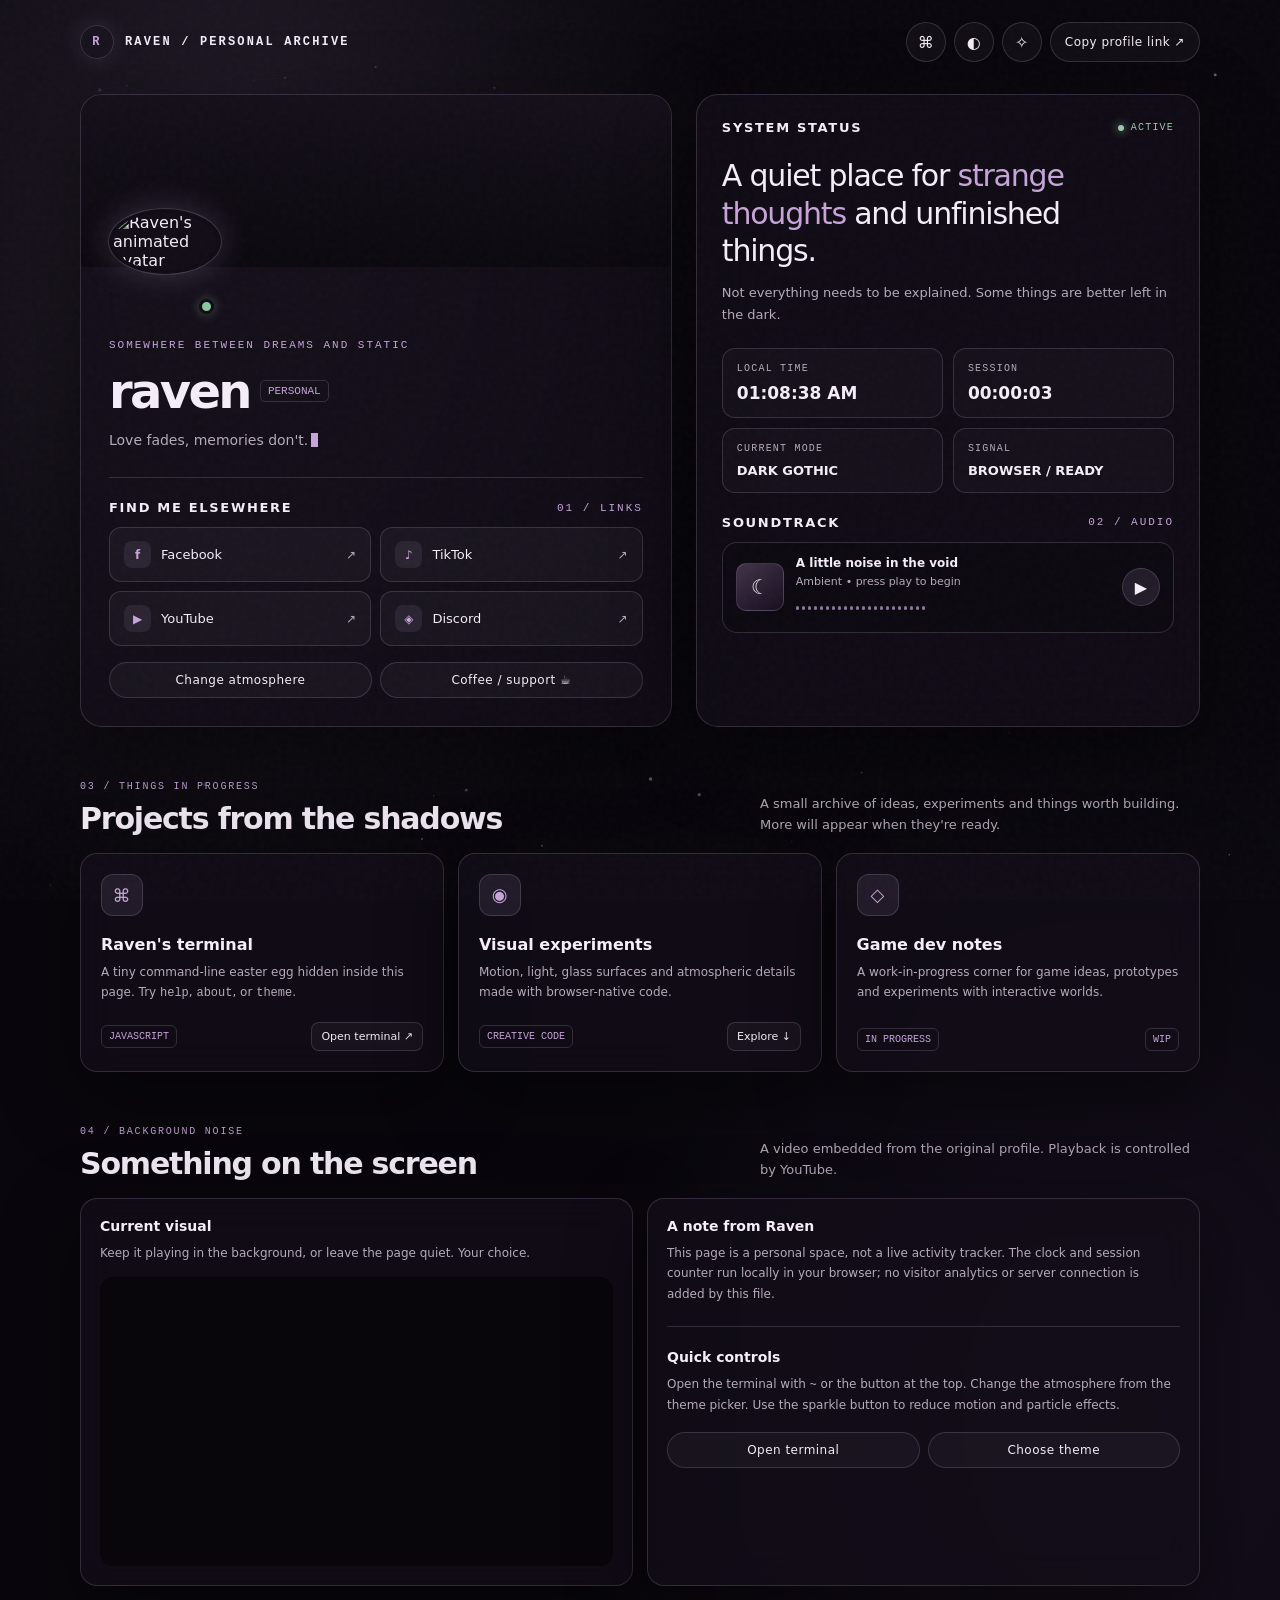
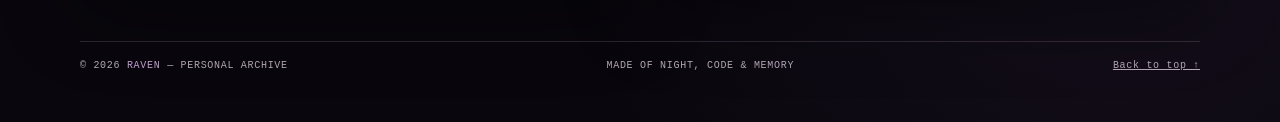
==== commit ac8563e4: "Update print statement from 'Hello' to 'Goodbye'" ====
--- a/index.html
+++ b/index.html
@@ -4,901 +4,182 @@
 <meta charset="UTF-8">
 <meta name="viewport" content="width=device-width, initial-scale=1">
 <meta name="theme-color" content="#09070d">
-<meta name="description" content="Raven — A cinematic interactive audio-visual space.">
+<meta name="description" content="Raven — a personal corner of the internet.">
 <title>Raven — Into the Void</title>
 <style>
-:root {
-  color-scheme: dark;
-  --bg: #07050a;
-  --panel: rgba(18, 13, 24, 0.72);
-  --panel-strong: rgba(13, 9, 18, 0.95);
-  --text: #f5edf8;
-  --muted: #b7aaba;
-  --accent: #c7a4d8;
-  --accent-rgb: 199, 164, 216;
-  --accent-glow: rgba(199, 164, 216, 0.35);
-  --line: rgba(223, 199, 235, 0.16);
-  --shadow: 0 30px 90px rgba(0, 0, 0, 0.65);
-  --radius: 22px;
-  --mono: "SFMono-Regular", Consolas, "Liberation Mono", monospace;
+:root{
+  color-scheme:dark;
+  --bg:#09070d; --panel:rgba(19,14,24,.76); --panel-strong:rgba(14,10,18,.94);
+  --text:#f5edf8; --muted:#b7aaba; --accent:#c7a4d8; --accent-rgb:199,164,216;
+  --line:rgba(223,199,235,.17); --shadow:0 24px 80px rgba(0,0,0,.48);
+  --radius:22px; --mono:"SFMono-Regular",Consolas,"Liberation Mono",monospace;
 }
-
-* { box-sizing: border-box; }
-html { scroll-behavior: smooth; }
-
-body {
-  margin: 0;
-  min-height: 100vh;
-  color: var(--text);
-  background-color: var(--bg);
-  font-family: Inter, ui-sans-serif, system-ui, -apple-system, BlinkMacSystemFont, "Segoe UI", sans-serif;
-  overflow-x: hidden;
-  cursor: default;
+*{box-sizing:border-box}
+html{scroll-behavior:smooth}
+body{
+  margin:0; min-height:100vh; color:var(--text);
+  background:
+    radial-gradient(ellipse at 18% 12%,rgba(var(--accent-rgb),.12),transparent 34%),
+    radial-gradient(ellipse at 88% 82%,rgba(71,46,91,.20),transparent 35%),var(--bg);
+  font-family:Inter,ui-sans-serif,system-ui,-apple-system,BlinkMacSystemFont,"Segoe UI",sans-serif;
+  overflow-x:hidden;
 }
-
-/* Background Layers */
-#audioCanvas {
-  position: fixed;
-  inset: 0;
-  width: 100%;
-  height: 100%;
-  pointer-events: none;
-  z-index: -2;
+body::before{
+  content:"";position:fixed;inset:0;pointer-events:none;z-index:-1;opacity:.2;
+  background-image:url("https://www.transparenttextures.com/patterns/stardust.png");
 }
-
-.perspective-grid {
-  position: fixed;
-  inset: -20%;
-  width: 140%;
-  height: 140%;
-  background-image: 
-    linear-gradient(to right, rgba(var(--accent-rgb), 0.05) 1px, transparent 1px),
-    linear-gradient(to bottom, rgba(var(--accent-rgb), 0.05) 1px, transparent 1px);
-  background-size: 60px 60px;
-  pointer-events: none;
-  z-index: -3;
-  transform: perspective(1000px) rotateX(60deg) translateY(-100px) translateZ(-200px);
-  transition: transform 0.1s linear;
-  opacity: 0.7;
+button,a{font:inherit}
+button{color:inherit}
+a{color:inherit}
+button:focus-visible,a:focus-visible,input:focus-visible{outline:2px solid var(--accent);outline-offset:4px}
+::selection{background:var(--accent);color:#100b14}
+#particleCanvas{position:fixed;inset:0;width:100%;height:100%;pointer-events:none;z-index:-1}
+.noise{position:fixed;inset:0;pointer-events:none;z-index:5;opacity:.045;background-image:url("data:image/svg+xml,%3Csvg viewBox='0 0 180 180' xmlns='http://www.w3.org/2000/svg'%3E%3Cfilter id='n'%3E%3CfeTurbulence type='fractalNoise' baseFrequency='.9' numOctaves='3' stitchTiles='stitch'/%3E%3C/filter%3E%3Crect width='100%25' height='100%25' filter='url(%23n)' opacity='.55'/%3E%3C/svg%3E")}
+.site-shell{width:min(1120px,calc(100% - 36px));margin:0 auto;padding:22px 0 52px}
+.topbar{display:flex;align-items:center;justify-content:space-between;gap:16px;margin-bottom:32px}
+.brand{display:flex;align-items:center;gap:11px;text-decoration:none;letter-spacing:.18em;font:600 12px var(--mono);text-transform:uppercase}
+.brand-mark{display:grid;place-items:center;width:34px;height:34px;border:1px solid var(--line);border-radius:50%;color:var(--accent);box-shadow:0 0 24px rgba(var(--accent-rgb),.14)}
+.top-actions{display:flex;gap:8px;flex-wrap:wrap;justify-content:flex-end}
+.icon-btn,.pill-btn,.social-link,.project-link{
+  border:1px solid var(--line);background:rgba(255,255,255,.035);text-decoration:none;
+  transition:transform .2s ease,border-color .2s ease,background .2s ease;
 }
-
-.noise {
-  position: fixed;
-  inset: 0;
-  pointer-events: none;
-  z-index: 5;
-  opacity: 0.04;
-  background-image: url("data:image/svg+xml,%3Csvg viewBox='0 0 180 180' xmlns='http://www.w3.org/2000/svg'%3E%3Cfilter id='n'%3E%3CfeTurbulence type='fractalNoise' baseFrequency='.9' numOctaves='3' stitchTiles='stitch'/%3E%3C/filter%3E%3Crect width='100%25' height='100%25' filter='url(%23n)' opacity='.55'/%3E%3C/svg%3E");
+.icon-btn,.pill-btn{cursor:pointer}
+.icon-btn:hover,.pill-btn:hover,.social-link:hover,.project-link:hover{transform:translateY(-2px);border-color:rgba(var(--accent-rgb),.65);background:rgba(var(--accent-rgb),.08)}
+.icon-btn{width:40px;height:40px;border-radius:50%;display:grid;place-items:center;font-size:16px}
+.pill-btn{border-radius:999px;padding:10px 14px;font-size:12px;letter-spacing:.04em}
+.hero{display:grid;grid-template-columns:minmax(0,1.08fr) minmax(300px,.92fr);gap:24px;align-items:stretch}
+.glass{border:1px solid var(--line);background:var(--panel);backdrop-filter:blur(18px);-webkit-backdrop-filter:blur(18px);box-shadow:var(--shadow)}
+.profile-card{border-radius:var(--radius);overflow:hidden;position:relative}
+.banner{height:172px;background:#15101a url("https://files.catbox.moe/wn9u5w.gif") center 42%/cover no-repeat;position:relative}
+.banner::after{content:"";position:absolute;inset:0;background:linear-gradient(180deg,rgba(5,3,8,.04),rgba(9,7,13,.82))}
+.profile-content{padding:0 28px 28px;position:relative}
+.avatar-wrap{width:112px;height:112px;margin-top:-58px;position:relative;z-index:1}
+.avatar{width:112px;height:112px;object-fit:cover;border-radius:50%;border:4px solid #100b14;box-shadow:0 0 0 1px var(--line),0 0 34px rgba(var(--accent-rgb),.23);background:#120d16}
+.online-dot{position:absolute;right:7px;bottom:7px;width:15px;height:15px;border-radius:50%;background:#8ac7a1;border:3px solid #100b14;box-shadow:0 0 12px rgba(138,199,161,.4)}
+.kicker{font:11px var(--mono);letter-spacing:.18em;text-transform:uppercase;color:var(--accent)}
+.name-row{display:flex;align-items:center;gap:10px;flex-wrap:wrap;margin-top:16px}
+h1{font-size:clamp(32px,5vw,48px);letter-spacing:-.055em;line-height:1;margin:0;font-weight:700}
+.verified{font-size:11px;border:1px solid var(--line);color:var(--accent);padding:4px 7px;border-radius:5px;font-family:var(--mono)}
+.bio{min-height:26px;margin:14px 0 0;color:var(--muted);line-height:1.7;font-size:14px}
+.caret{display:inline-block;width:7px;height:1em;background:var(--accent);vertical-align:-2px;margin-left:3px;animation:blink 1s steps(2,start) infinite}
+@keyframes blink{to{visibility:hidden}}
+.divider{height:1px;background:var(--line);margin:22px 0}
+.social-grid{display:grid;grid-template-columns:repeat(2,minmax(0,1fr));gap:9px}
+.social-link{display:flex;align-items:center;justify-content:space-between;gap:10px;padding:13px 14px;border-radius:12px;font-size:13px}
+.social-left{display:flex;align-items:center;gap:10px}
+.social-icon{display:grid;place-items:center;width:27px;height:27px;border-radius:8px;background:rgba(var(--accent-rgb),.10);color:var(--accent);font-size:12px;font-weight:700}
+.external{color:var(--muted);font-size:12px}
+.card-actions{display:flex;flex-wrap:wrap;gap:8px;margin-top:16px}
+.card-actions .pill-btn{flex:1;min-width:100px}
+.status-card{border-radius:var(--radius);padding:25px;display:flex;flex-direction:column;gap:22px;min-height:100%}
+.section-head{display:flex;align-items:center;justify-content:space-between;gap:12px}
+.section-title{margin:0;font-size:13px;font-weight:600;letter-spacing:.13em;text-transform:uppercase}
+.live-label{display:flex;align-items:center;gap:7px;color:#9ac9a9;font:10px var(--mono);letter-spacing:.12em;text-transform:uppercase}
+.live-label::before{content:"";width:6px;height:6px;background:#9ac9a9;border-radius:50%;box-shadow:0 0 10px #9ac9a9}
+.status-intro{font-size:clamp(22px,3vw,30px);line-height:1.25;letter-spacing:-.04em;margin:0;max-width:360px}
+.status-intro em{font-style:normal;color:var(--accent)}
+.status-note{color:var(--muted);font-size:13px;line-height:1.7;margin:-10px 0 0}
+.stat-grid{display:grid;grid-template-columns:1fr 1fr;gap:10px}
+.stat{padding:14px;border:1px solid var(--line);border-radius:13px;background:rgba(255,255,255,.025);min-width:0}
+.stat-label{font:10px var(--mono);letter-spacing:.12em;color:var(--muted);text-transform:uppercase}
+.stat-value{margin-top:9px;font-size:17px;font-weight:600;white-space:nowrap;overflow:hidden;text-overflow:ellipsis}
+.stat-value.small{font-size:13px}
+.music-panel{border:1px solid var(--line);border-radius:15px;padding:13px;display:grid;grid-template-columns:48px minmax(0,1fr) auto;align-items:center;gap:12px;background:rgba(0,0,0,.15)}
+.album-art{width:48px;height:48px;border-radius:10px;display:grid;place-items:center;background:linear-gradient(145deg,rgba(var(--accent-rgb),.28),rgba(30,17,37,.7));border:1px solid var(--line);font-size:20px}
+.track-title{font-size:12px;font-weight:600;overflow:hidden;text-overflow:ellipsis;white-space:nowrap}
+.track-subtitle{margin-top:5px;color:var(--muted);font-size:11px}
+.play-btn{width:38px;height:38px;border-radius:50%;border:1px solid var(--line);background:rgba(var(--accent-rgb),.12);cursor:pointer}
+.visualizer{height:22px;display:flex;align-items:center;gap:3px;margin-top:9px;opacity:.7}
+.visualizer span{display:block;width:3px;height:4px;border-radius:5px;background:var(--accent);transition:height .08s linear}
+.visualizer.playing span{animation:wave .75s ease-in-out infinite alternate}
+.visualizer.playing span:nth-child(3n){animation-delay:-.5s}.visualizer.playing span:nth-child(2n){animation-delay:-.25s}
+@keyframes wave{from{height:3px}to{height:17px}}
+.section{margin-top:54px}
+.section-heading{display:flex;align-items:end;justify-content:space-between;gap:20px;margin-bottom:17px}
+.eyebrow{font:10px var(--mono);color:var(--accent);letter-spacing:.18em;text-transform:uppercase;margin-bottom:9px}
+h2{font-size:clamp(22px,3vw,30px);letter-spacing:-.04em;margin:0}
+.section-description{font-size:13px;color:var(--muted);line-height:1.6;max-width:440px;margin:0}
+.project-grid{display:grid;grid-template-columns:repeat(3,minmax(0,1fr));gap:14px}
+.project-card{border-radius:17px;padding:20px;min-height:205px;display:flex;flex-direction:column;align-items:flex-start}
+.project-icon{display:grid;place-items:center;width:42px;height:42px;border-radius:12px;background:rgba(var(--accent-rgb),.1);border:1px solid var(--line);color:var(--accent);font-size:18px}
+.project-card h3{margin:19px 0 8px;font-size:16px}
+.project-card p{margin:0;color:var(--muted);font-size:12px;line-height:1.7}
+.project-meta{margin-top:auto;padding-top:18px;display:flex;align-items:center;justify-content:space-between;gap:8px;width:100%}
+.tag{font:10px var(--mono);color:var(--accent);border:1px solid var(--line);padding:5px 7px;border-radius:6px}
+.project-link{border-radius:8px;padding:7px 9px;font-size:11px}
+.feature-grid{display:grid;grid-template-columns:1fr 1fr;gap:14px}
+.feature-card{border-radius:17px;padding:19px}
+.feature-card h3{margin:0 0 9px;font-size:14px}
+.feature-card p{margin:0;color:var(--muted);font-size:12px;line-height:1.7}
+.video-wrap{position:relative;overflow:hidden;border-radius:13px;margin-top:14px;aspect-ratio:16/9;background:#08060b}
+.video-wrap iframe{position:absolute;inset:0;width:100%;height:100%;border:0}
+.footer{display:flex;justify-content:space-between;align-items:center;gap:15px;flex-wrap:wrap;margin-top:55px;padding-top:18px;border-top:1px solid var(--line);color:var(--muted);font:10px var(--mono);letter-spacing:.07em}
+.footer strong{color:var(--accent);font-weight:500}
+.overlay{position:fixed;inset:0;z-index:20;background:rgba(3,2,5,.76);backdrop-filter:blur(12px);display:none;align-items:center;justify-content:center;padding:20px}
+.overlay.open{display:flex}
+.modal{width:min(620px,100%);max-height:min(78vh,720px);overflow:auto;background:var(--panel-strong);border:1px solid var(--line);border-radius:18px;box-shadow:var(--shadow)}
+.modal-head{display:flex;align-items:center;justify-content:space-between;gap:12px;padding:16px 18px;border-bottom:1px solid var(--line)}
+.modal-head h2{font:12px var(--mono);letter-spacing:.12em;text-transform:uppercase}
+.close-btn{width:32px;height:32px;border:1px solid var(--line);background:transparent;border-radius:9px;cursor:pointer}
+.terminal-body{padding:18px;font:12px/1.8 var(--mono);color:#d8cce0}
+.terminal-welcome{color:var(--muted);margin-bottom:12px}
+.terminal-line{white-space:pre-wrap;overflow-wrap:anywhere}
+.terminal-line .prompt{color:var(--accent)}
+.terminal-form{display:flex;align-items:center;gap:8px;margin-top:12px}
+.terminal-form label{color:var(--accent)}
+.terminal-form input{flex:1;min-width:0;border:0;background:transparent;color:var(--text);font:inherit;outline:none}
+.terminal-hint{color:#8d7d94;font-size:10px;margin-top:12px}
+.qr-body{text-align:center;padding:22px}
+.qr-body img{display:block;width:min(200px,70%);aspect-ratio:1;object-fit:cover;border-radius:12px;margin:15px auto;border:1px solid var(--line)}
+.qr-body p{color:var(--muted);font-size:12px}
+.theme-options{display:grid;grid-template-columns:repeat(3,minmax(0,1fr));gap:10px;padding:18px}
+.theme-option{border:1px solid var(--line);border-radius:12px;padding:13px 10px;background:rgba(255,255,255,.025);cursor:pointer;text-align:left}
+.theme-option[aria-pressed="true"]{border-color:var(--accent);box-shadow:inset 0 0 0 1px var(--accent)}
+.theme-swatch{height:38px;border-radius:7px;margin-bottom:10px;background:linear-gradient(135deg,#0b080f,#543b61)}
+.theme-option:nth-child(2) .theme-swatch{background:linear-gradient(135deg,#05070d,#243c50)}
+.theme-option:nth-child(3) .theme-swatch{background:linear-gradient(135deg,#14080d,#6b2638)}
+.theme-option strong{display:block;font-size:12px}.theme-option small{display:block;color:var(--muted);font-size:10px;margin-top:4px}
+.toast{position:fixed;left:50%;bottom:22px;transform:translate(-50%,12px);opacity:0;pointer-events:none;z-index:30;border:1px solid var(--line);background:var(--panel-strong);padding:10px 14px;border-radius:999px;font:11px var(--mono);transition:opacity .2s,transform .2s}
+.toast.show{opacity:1;transform:translate(-50%,0)}
+.reduce-motion *, .reduce-motion *::before, .reduce-motion *::after{animation-duration:.01ms!important;animation-iteration-count:1!important;scroll-behavior:auto!important;transition-duration:.01ms!important}
+body.theme-void{--bg:#070a10;--panel:rgba(10,16,24,.78);--panel-strong:rgba(7,11,17,.97);--accent:#9bc9e7;--accent-rgb:155,201,231}
+body.theme-blood{--bg:#100609;--panel:rgba(28,10,15,.78);--panel-strong:rgba(17,6,10,.97);--accent:#e2a1ad;--accent-rgb:226,161,173}
+@media(max-width:850px){.hero{grid-template-columns:1fr}.status-card{min-height:auto}.project-grid{grid-template-columns:repeat(2,minmax(0,1fr))}.project-card:last-child{grid-column:span 2}}
+@media(max-width:560px){
+ .site-shell{width:min(100% - 22px,480px);padding-top:12px}
+ .topbar{margin-bottom:18px}.brand{letter-spacing:.1em}.top-actions{gap:6px}.icon-btn{width:36px;height:36px}.pill-btn{padding:9px 11px}
+ .banner{height:140px}.profile-content{padding:0 19px 20px}.avatar-wrap,.avatar{width:96px;height:96px}.avatar-wrap{margin-top:-49px}
+ .status-card{padding:19px}.project-grid,.feature-grid{grid-template-columns:1fr}.project-card:last-child{grid-column:auto}.project-card{min-height:175px}
+ .section{margin-top:40px}.section-heading{align-items:flex-start;flex-direction:column;gap:8px}.social-grid{gap:7px}.social-link{padding:11px 9px;font-size:12px}.social-icon{width:24px;height:24px}
+ .theme-options{grid-template-columns:1fr}.theme-option{display:grid;grid-template-columns:52px 1fr;column-gap:11px;align-items:center}.theme-swatch{grid-row:span 2;height:38px;margin:0}
+ .footer{margin-top:38px}
 }
-
-/* Custom Cursor Spotlight */
-.cursor-glow {
-  position: fixed;
-  width: 400px;
-  height: 400px;
-  border-radius: 50%;
-  background: radial-gradient(circle, rgba(var(--accent-rgb), 0.12) 0%, transparent 70%);
-  pointer-events: none;
-  z-index: -1;
-  transform: translate(-50%, -50%);
-  transition: width 0.3s, height 0.3s;
-}
-
-button, a { font: inherit; }
-button { color: inherit; }
-a { color: inherit; text-decoration: none; }
-button:focus-visible, a:focus-visible, input:focus-visible { outline: 2px solid var(--accent); outline-offset: 4px; }
-::selection { background: var(--accent); color: #100b14; }
-
-/* Layout Shell */
-.site-shell {
-  width: min(1120px, calc(100% - 36px));
-  margin: 0 auto;
-  padding: 22px 0 52px;
-  position: relative;
-  z-index: 2;
-}
-
-.topbar {
-  display: flex;
-  align-items: center;
-  justify-content: space-between;
-  gap: 16px;
-  margin-bottom: 32px;
-}
-
-.brand {
-  display: flex;
-  align-items: center;
-  gap: 11px;
-  letter-spacing: 0.18em;
-  font: 600 12px var(--mono);
-  text-transform: uppercase;
-}
-
-.brand-mark {
-  display: grid;
-  place-items: center;
-  width: 34px;
-  height: 34px;
-  border: 1px solid var(--line);
-  border-radius: 50%;
-  color: var(--accent);
-  box-shadow: 0 0 24px rgba(var(--accent-rgb), 0.2);
-  background: rgba(var(--accent-rgb), 0.05);
-}
-
-.top-actions {
-  display: flex;
-  gap: 8px;
-  flex-wrap: wrap;
-  justify-content: flex-end;
-}
-
-.icon-btn, .pill-btn, .social-link, .project-link {
-  border: 1px solid var(--line);
-  background: rgba(255, 255, 255, 0.03);
-  transition: transform 0.25s cubic-bezier(0.16, 1, 0.3, 1), border-color 0.25s ease, background 0.25s ease, box-shadow 0.25s ease;
-}
-
-.icon-btn, .pill-btn { cursor: pointer; }
-.icon-btn:hover, .pill-btn:hover, .social-link:hover, .project-link:hover {
-  transform: translateY(-2px);
-  border-color: rgba(var(--accent-rgb), 0.7);
-  background: rgba(var(--accent-rgb), 0.1);
-  box-shadow: 0 8px 20px rgba(var(--accent-rgb), 0.15);
-}
-
-.icon-btn {
-  width: 40px;
-  height: 40px;
-  border-radius: 50%;
-  display: grid;
-  place-items: center;
-  font-size: 16px;
-}
-
-.pill-btn {
-  border-radius: 999px;
-  padding: 10px 16px;
-  font-size: 12px;
-  letter-spacing: 0.04em;
-}
-
-/* Glassmorphism & Cards */
-.hero {
-  display: grid;
-  grid-template-columns: minmax(0, 1.08fr) minmax(300px, 0.92fr);
-  gap: 24px;
-  align-items: stretch;
-}
-
-.glass {
-  border: 1px solid var(--line);
-  background: var(--panel);
-  backdrop-filter: blur(20px);
-  -webkit-backdrop-filter: blur(20px);
-  box-shadow: var(--shadow);
-  transform-style: preserve-3d;
-  will-change: transform;
-}
-
-.profile-card {
-  border-radius: var(--radius);
-  overflow: hidden;
-  position: relative;
-}
-
-.banner {
-  height: 180px;
-  background: #15101a url("https://files.catbox.moe/wn9u5w.gif") center 42%/cover no-repeat;
-  position: relative;
-}
-
-.banner::after {
-  content: "";
-  position: absolute;
-  inset: 0;
-  background: linear-gradient(180deg, rgba(7, 5, 10, 0.1), rgba(18, 13, 24, 0.95));
-}
-
-.profile-content {
-  padding: 0 28px 28px;
-  position: relative;
-}
-
-.avatar-wrap {
-  width: 112px;
-  height: 112px;
-  margin-top: -58px;
-  position: relative;
-  z-index: 1;
-}
-
-.avatar {
-  width: 112px;
-  height: 112px;
-  object-fit: cover;
-  border-radius: 50%;
-  border: 4px solid #100b14;
-  box-shadow: 0 0 0 1px var(--line), 0 0 34px rgba(var(--accent-rgb), 0.3);
-  background: #120d16;
-}
-
-.online-dot {
-  position: absolute;
-  right: 7px;
-  bottom: 7px;
-  width: 15px;
-  height: 15px;
-  border-radius: 50%;
-  background: #8ac7a1;
-  border: 3px solid #100b14;
-  box-shadow: 0 0 12px rgba(138, 199, 161, 0.6);
-}
-
-.kicker {
-  font: 11px var(--mono);
-  letter-spacing: 0.18em;
-  text-transform: uppercase;
-  color: var(--accent);
-}
-
-.name-row {
-  display: flex;
-  align-items: center;
-  gap: 10px;
-  flex-wrap: wrap;
-  margin-top: 16px;
-}
-
-h1 {
-  font-size: clamp(32px, 5vw, 48px);
-  letter-spacing: -0.055em;
-  line-height: 1;
-  margin: 0;
-  font-weight: 700;
-  background: linear-gradient(135deg, #ffffff 30%, var(--accent));
-  -webkit-background-clip: text;
-  -webkit-text-fill-color: transparent;
-}
-
-.verified {
-  font-size: 11px;
-  border: 1px solid var(--line);
-  color: var(--accent);
-  padding: 4px 8px;
-  border-radius: 6px;
-  font-family: var(--mono);
-  background: rgba(var(--accent-rgb), 0.08);
-}
-
-.bio {
-  min-height: 26px;
-  margin: 14px 0 0;
-  color: var(--muted);
-  line-height: 1.7;
-  font-size: 14px;
-}
-
-.caret {
-  display: inline-block;
-  width: 7px;
-  height: 1em;
-  background: var(--accent);
-  vertical-align: -2px;
-  margin-left: 3px;
-  animation: blink 1s steps(2, start) infinite;
-}
-@keyframes blink { to { visibility: hidden; } }
-
-.divider {
-  height: 1px;
-  background: var(--line);
-  margin: 22px 0;
-}
-
-.social-grid {
-  display: grid;
-  grid-template-columns: repeat(2, minmax(0, 1fr));
-  gap: 10px;
-}
-
-.social-link {
-  display: flex;
-  align-items: center;
-  justify-content: space-between;
-  gap: 10px;
-  padding: 13px 14px;
-  border-radius: 12px;
-  font-size: 13px;
-}
-
-.social-left {
-  display: flex;
-  align-items: center;
-  gap: 10px;
-}
-
-.social-icon {
-  display: grid;
-  place-items: center;
-  width: 28px;
-  height: 28px;
-  border-radius: 8px;
-  background: rgba(var(--accent-rgb), 0.12);
-  color: var(--accent);
-  font-size: 12px;
-  font-weight: 700;
-}
-
-.external { color: var(--muted); font-size: 12px; }
-
-.card-actions {
-  display: flex;
-  flex-wrap: wrap;
-  gap: 10px;
-  margin-top: 18px;
-}
-
-.card-actions .pill-btn {
-  flex: 1;
-  min-width: 120px;
-  text-align: center;
-}
-
-.status-card {
-  border-radius: var(--radius);
-  padding: 26px;
-  display: flex;
-  flex-direction: column;
-  gap: 22px;
-  min-height: 100%;
-}
-
-.section-head {
-  display: flex;
-  align-items: center;
-  justify-content: space-between;
-  gap: 12px;
-}
-
-.section-title {
-  margin: 0;
-  font-size: 13px;
-  font-weight: 600;
-  letter-spacing: 0.13em;
-  text-transform: uppercase;
-}
-
-.live-label {
-  display: flex;
-  align-items: center;
-  gap: 7px;
-  color: #9ac9a9;
-  font: 10px var(--mono);
-  letter-spacing: 0.12em;
-  text-transform: uppercase;
-}
-
-.live-label::before {
-  content: "";
-  width: 6px;
-  height: 6px;
-  background: #9ac9a9;
-  border-radius: 50%;
-  box-shadow: 0 0 10px #9ac9a9;
-}
-
-.status-intro {
-  font-size: clamp(22px, 3vw, 28px);
-  line-height: 1.3;
-  letter-spacing: -0.04em;
-  margin: 0;
-}
-
-.status-intro em {
-  font-style: normal;
-  color: var(--accent);
-  text-shadow: 0 0 20px rgba(var(--accent-rgb), 0.4);
-}
-
-.status-note {
-  color: var(--muted);
-  font-size: 13px;
-  line-height: 1.7;
-  margin: -10px 0 0;
-}
-
-.stat-grid {
-  display: grid;
-  grid-template-columns: 1fr 1fr;
-  gap: 10px;
-}
-
-.stat {
-  padding: 14px;
-  border: 1px solid var(--line);
-  border-radius: 13px;
-  background: rgba(255, 255, 255, 0.02);
-  min-width: 0;
-}
-
-.stat-label {
-  font: 10px var(--mono);
-  letter-spacing: 0.12em;
-  color: var(--muted);
-  text-transform: uppercase;
-}
-
-.stat-value {
-  margin-top: 8px;
-  font-size: 16px;
-  font-weight: 600;
-  white-space: nowrap;
-  overflow: hidden;
-  text-overflow: ellipsis;
-}
-
-.stat-value.small { font-size: 12px; }
-
-/* Music Player & Visualizing UI */
-.music-panel {
-  border: 1px solid var(--line);
-  border-radius: 16px;
-  padding: 14px;
-  display: grid;
-  grid-template-columns: 48px minmax(0, 1fr) auto;
-  align-items: center;
-  gap: 14px;
-  background: rgba(0, 0, 0, 0.25);
-}
-
-.album-art {
-  width: 48px;
-  height: 48px;
-  border-radius: 12px;
-  display: grid;
-  place-items: center;
-  background: linear-gradient(145deg, rgba(var(--accent-rgb), 0.3), rgba(30, 17, 37, 0.8));
-  border: 1px solid var(--line);
-  font-size: 20px;
-  box-shadow: 0 0 15px rgba(var(--accent-rgb), 0.15);
-}
-
-.track-title {
-  font-size: 13px;
-  font-weight: 600;
-  overflow: hidden;
-  text-overflow: ellipsis;
-  white-space: nowrap;
-}
-
-.track-subtitle {
-  margin-top: 4px;
-  color: var(--muted);
-  font-size: 11px;
-}
-
-.play-btn {
-  width: 40px;
-  height: 40px;
-  border-radius: 50%;
-  border: 1px solid var(--line);
-  background: rgba(var(--accent-rgb), 0.15);
-  cursor: pointer;
-  display: grid;
-  place-items: center;
-  font-size: 14px;
-}
-
-.play-btn:hover {
-  background: var(--accent);
-  color: #000;
-  box-shadow: 0 0 20px var(--accent);
-}
-
-.visualizer-mini {
-  height: 18px;
-  display: flex;
-  align-items: center;
-  gap: 3px;
-  margin-top: 8px;
-}
-
-.visualizer-mini span {
-  display: block;
-  width: 3px;
-  height: 4px;
-  border-radius: 3px;
-  background: var(--accent);
-  transition: height 0.08s linear;
-}
-
-/* Projects & Features Sections */
-.section { margin-top: 60px; }
-
-.section-heading {
-  display: flex;
-  align-items: flex-end;
-  justify-content: space-between;
-  gap: 20px;
-  margin-bottom: 22px;
-}
-
-.eyebrow {
-  font: 10px var(--mono);
-  color: var(--accent);
-  letter-spacing: 0.18em;
-  text-transform: uppercase;
-  margin-bottom: 8px;
-}
-
-h2 {
-  font-size: clamp(24px, 3vw, 32px);
-  letter-spacing: -0.04em;
-  margin: 0;
-}
-
-.section-description {
-  font-size: 13px;
-  color: var(--muted);
-  line-height: 1.6;
-  max-width: 440px;
-  margin: 0;
-}
-
-.project-grid {
-  display: grid;
-  grid-template-columns: repeat(3, minmax(0, 1fr));
-  gap: 16px;
-}
-
-.project-card {
-  border-radius: 18px;
-  padding: 22px;
-  min-height: 220px;
-  display: flex;
-  flex-direction: column;
-  align-items: flex-start;
-}
-
-.project-icon {
-  display: grid;
-  place-items: center;
-  width: 44px;
-  height: 44px;
-  border-radius: 12px;
-  background: rgba(var(--accent-rgb), 0.1);
-  border: 1px solid var(--line);
-  color: var(--accent);
-  font-size: 18px;
-}
-
-.project-card h3 {
-  margin: 18px 0 8px;
-  font-size: 16px;
-}
-
-.project-card p {
-  margin: 0;
-  color: var(--muted);
-  font-size: 12px;
-  line-height: 1.7;
-}
-
-.project-meta {
-  margin-top: auto;
-  padding-top: 18px;
-  display: flex;
-  align-items: center;
-  justify-content: space-between;
-  gap: 8px;
-  width: 100%;
-}
-
-.tag {
-  font: 10px var(--mono);
-  color: var(--accent);
-  border: 1px solid var(--line);
-  padding: 4px 8px;
-  border-radius: 6px;
-  background: rgba(var(--accent-rgb), 0.05);
-}
-
-.feature-grid {
-  display: grid;
-  grid-template-columns: 1fr 1fr;
-  gap: 16px;
-}
-
-.feature-card {
-  border-radius: 18px;
-  padding: 22px;
-}
-
-.feature-card h3 { margin: 0 0 10px; font-size: 15px; }
-.feature-card p { margin: 0; color: var(--muted); font-size: 12px; line-height: 1.7; }
-
-.video-wrap {
-  position: relative;
-  overflow: hidden;
-  border-radius: 14px;
-  margin-top: 16px;
-  aspect-ratio: 16/9;
-  background: #08060b;
-  border: 1px solid var(--line);
-}
-
-.video-wrap iframe {
-  position: absolute;
-  inset: 0;
-  width: 100%;
-  height: 100%;
-  border: 0;
-}
-
-.footer {
-  display: flex;
-  justify-content: space-between;
-  align-items: center;
-  gap: 15px;
-  flex-wrap: wrap;
-  margin-top: 60px;
-  padding-top: 22px;
-  border-top: 1px solid var(--line);
-  color: var(--muted);
-  font: 10px var(--mono);
-  letter-spacing: 0.07em;
-}
-
-.footer strong { color: var(--accent); font-weight: 600; }
-
-/* Modal & Dialog Overlay */
-.overlay {
-  position: fixed;
-  inset: 0;
-  z-index: 20;
-  background: rgba(3, 2, 6, 0.82);
-  backdrop-filter: blur(16px);
-  -webkit-backdrop-filter: blur(16px);
-  display: none;
-  align-items: center;
-  justify-content: center;
-  padding: 20px;
-}
-
-.overlay.open { display: flex; }
-
-.modal {
-  width: min(620px, 100%);
-  max-height: min(78vh, 720px);
-  overflow: auto;
-  background: var(--panel-strong);
-  border: 1px solid var(--line);
-  border-radius: 20px;
-  box-shadow: var(--shadow);
-}
-
-.modal-head {
-  display: flex;
-  align-items: center;
-  justify-content: space-between;
-  gap: 12px;
-  padding: 16px 20px;
-  border-bottom: 1px solid var(--line);
-}
-
-.modal-head h2 { font: 12px var(--mono); letter-spacing: 0.12em; text-transform: uppercase; }
-
-.close-btn {
-  width: 32px;
-  height: 32px;
-  border: 1px solid var(--line);
-  background: transparent;
-  border-radius: 8px;
-  cursor: pointer;
-  display: grid;
-  place-items: center;
-}
-
-.close-btn:hover { background: rgba(255, 255, 255, 0.1); }
-
-.terminal-body {
-  padding: 20px;
-  font: 12px/1.8 var(--mono);
-  color: #d8cce0;
-}
-
-.terminal-welcome { color: var(--muted); margin-bottom: 12px; }
-.terminal-line { white-space: pre-wrap; overflow-wrap: anywhere; }
-.terminal-line .prompt { color: var(--accent); }
-
-.terminal-form {
-  display: flex;
-  align-items: center;
-  gap: 8px;
-  margin-top: 12px;
-}
-
-.terminal-form label { color: var(--accent); }
-.terminal-form input {
-  flex: 1;
-  min-width: 0;
-  border: 0;
-  background: transparent;
-  color: var(--text);
-  font: inherit;
-  outline: none;
-}
-
-.terminal-hint { color: #8d7d94; font-size: 10px; margin-top: 12px; }
-
-.qr-body { text-align: center; padding: 24px; }
-.qr-body img {
-  display: block;
-  width: min(200px, 70%);
-  aspect-ratio: 1;
-  object-fit: cover;
-  border-radius: 14px;
-  margin: 16px auto;
-  border: 1px solid var(--line);
-  box-shadow: 0 0 30px rgba(0, 0, 0, 0.5);
-}
-
-.qr-body p { color: var(--muted); font-size: 13px; }
-
-.theme-options {
-  display: grid;
-  grid-template-columns: repeat(3, minmax(0, 1fr));
-  gap: 12px;
-  padding: 20px;
-}
-
-.theme-option {
-  border: 1px solid var(--line);
-  border-radius: 14px;
-  padding: 14px 12px;
-  background: rgba(255, 255, 255, 0.025);
-  cursor: pointer;
-  text-align: left;
-  transition: all 0.2s ease;
-}
-
-.theme-option[aria-pressed="true"] {
-  border-color: var(--accent);
-  box-shadow: 0 0 20px rgba(var(--accent-rgb), 0.25);
-  background: rgba(var(--accent-rgb), 0.08);
-}
-
-.theme-swatch {
-  height: 40px;
-  border-radius: 8px;
-  margin-bottom: 12px;
-  background: linear-gradient(135deg, #0b080f, #543b61);
-}
-
-.theme-option:nth-child(2) .theme-swatch { background: linear-gradient(135deg, #05070d, #243c50); }
-.theme-option:nth-child(3) .theme-swatch { background: linear-gradient(135deg, #14080d, #6b2638); }
-
-.theme-option strong { display: block; font-size: 13px; }
-.theme-option small { display: block; color: var(--muted); font-size: 10px; margin-top: 4px; }
-
-.toast {
-  position: fixed;
-  left: 50%;
-  bottom: 24px;
-  transform: translate(-50%, 12px);
-  opacity: 0;
-  pointer-events: none;
-  z-index: 30;
-  border: 1px solid var(--line);
-  background: var(--panel-strong);
-  padding: 11px 18px;
-  border-radius: 999px;
-  font: 11px var(--mono);
-  box-shadow: 0 10px 30px rgba(0, 0, 0, 0.5);
-  transition: opacity 0.25s, transform 0.25s;
-}
-
-.toast.show { opacity: 1; transform: translate(-50%, 0); }
-
-/* Theme Classes */
-body.theme-void {
-  --bg: #05070b;
-  --panel: rgba(10, 16, 24, 0.74);
-  --panel-strong: rgba(7, 11, 17, 0.96);
-  --accent: #9bc9e7;
-  --accent-rgb: 155, 201, 231;
-}
-
-body.theme-blood {
-  --bg: #0d0407;
-  --panel: rgba(26, 9, 14, 0.74);
-  --panel-strong: rgba(16, 5, 9, 0.96);
-  --accent: #e2a1ad;
-  --accent-rgb: 226, 161, 173;
-}
-
-/* Reduced Motion Override */
-body.reduce-motion *, body.reduce-motion *::before, body.reduce-motion *::after {
-  animation-duration: 0.01ms !important;
-  animation-iteration-count: 1 !important;
-  scroll-behavior: auto !important;
-  transition-duration: 0.01ms !important;
-}
-
-@media(max-width: 850px) {
-  .hero { grid-template-columns: 1fr; }
-  .status-card { min-height: auto; }
-  .project-grid { grid-template-columns: repeat(2, minmax(0, 1fr)); }
-  .project-card:last-child { grid-column: span 2; }
-}
-
-@media(max-width: 560px) {
-  .site-shell { width: min(100% - 22px, 480px); padding-top: 12px; }
-  .topbar { margin-bottom: 20px; }
-  .brand { letter-spacing: 0.1em; }
-  .top-actions { gap: 6px; }
-  .icon-btn { width: 36px; height: 36px; }
-  .pill-btn { padding: 9px 12px; }
-  .banner { height: 140px; }
-  .profile-content { padding: 0 20px 20px; }
-  .avatar-wrap, .avatar { width: 96px; height: 96px; }
-  .avatar-wrap { margin-top: -48px; }
-  .status-card { padding: 20px; }
-  .project-grid, .feature-grid { grid-template-columns: 1fr; }
-  .project-card:last-child { grid-column: auto; }
-  .project-card { min-height: 180px; }
-  .section { margin-top: 42px; }
-  .section-heading { align-items: flex-start; flex-direction: column; gap: 8px; }
-  .social-grid { gap: 8px; }
-  .social-link { padding: 11px 10px; font-size: 12px; }
-  .social-icon { width: 25px; height: 25px; }
-  .theme-options { grid-template-columns: 1fr; }
-  .theme-option { display: grid; grid-template-columns: 52px 1fr; column-gap: 12px; align-items: center; }
-  .theme-swatch { grid-row: span 2; height: 40px; margin: 0; }
-  .footer { margin-top: 40px; }
-}
-
-@media(prefers-reduced-motion: reduce) {
-  *, *::before, *::after {
-    animation-duration: 0.01ms !important;
-    animation-iteration-count: 1 !important;
-    scroll-behavior: auto !important;
-    transition-duration: 0.01ms !important;
-  }
-  #audioCanvas, .perspective-grid, .cursor-glow { display: none; }
-}
+@media(prefers-reduced-motion:reduce){*,*::before,*::after{animation-duration:.01ms!important;animation-iteration-count:1!important;scroll-behavior:auto!important;transition-duration:.01ms!important}#particleCanvas{display:none}}
 </style>
 </head>
 <body>
-
-<!-- Audio-Reactive & Mouse-Interactive Visual Canvas -->
-<canvas id="audioCanvas" aria-hidden="true"></canvas>
-<div class="perspective-grid" id="gridBg" aria-hidden="true"></div>
-<div class="cursor-glow" id="cursorGlow" aria-hidden="true"></div>
+<canvas id="particleCanvas" aria-hidden="true"></canvas>
 <div class="noise" aria-hidden="true"></div>
-
 <div class="site-shell">
   <header class="topbar">
-    <a class="brand" href="#home" aria-label="Raven home"><span class="brand-mark">R</span><span>RAVEN / ARCHIVE</span></a>
+    <a class="brand" href="#home" aria-label="Raven home"><span class="brand-mark">R</span><span>RAVEN / PERSONAL ARCHIVE</span></a>
     <nav class="top-actions" aria-label="Quick actions">
-      <button class="icon-btn" id="openTerminal" aria-label="Open terminal" title="Terminal (~)">⌘</button>
-      <button class="icon-btn" id="openThemes" aria-label="Choose theme" title="Change atmosphere">◐</button>
-      <button class="icon-btn" id="motionToggle" aria-label="Toggle visual effects" title="Toggle FX">✧</button>
-      <button class="pill-btn" id="copyProfile">Copy link ↗</button>
+      <button class="icon-btn" id="openTerminal" aria-label="Open secret terminal" title="Secret terminal (~)">⌘</button>
+      <button class="icon-btn" id="openThemes" aria-label="Choose theme" title="Change theme">◐</button>
+      <button class="icon-btn" id="motionToggle" aria-label="Toggle visual effects" title="Toggle visual effects">✧</button>
+      <button class="pill-btn" id="copyProfile">Copy profile link ↗</button>
     </nav>
   </header>
 
   <main id="home">
     <section class="hero" aria-label="Profile">
-      <article class="profile-card glass tilt-card">
+      <article class="profile-card glass">
         <div class="banner" id="banner"></div>
         <div class="profile-content">
           <div class="avatar-wrap">
             <img class="avatar" id="avatar" src="https://files.catbox.moe/xwlv3d.gif" alt="Raven's animated avatar">
-            <span class="online-dot" aria-label="Active status"></span>
+            <span class="online-dot" aria-label="Page active"></span>
           </div>
           <div class="kicker" style="margin-top:18px">Somewhere between dreams and static</div>
           <div class="name-row"><h1>raven</h1><span class="verified">PERSONAL</span></div>
@@ -918,10 +199,10 @@
         </div>
       </article>
 
-      <aside class="status-card glass tilt-card" aria-label="Live status">
+      <aside class="status-card glass" aria-label="Live status">
         <div class="section-head"><h2 class="section-title">System status</h2><span class="live-label">ACTIVE</span></div>
-        <p class="status-intro">A quiet place for <em>strange thoughts</em> and audio-visual space.</p>
-        <p class="status-note">Move your mouse across the void. Turn on the music to shape the canvas.</p>
+        <p class="status-intro">A quiet place for <em>strange thoughts</em> and unfinished things.</p>
+        <p class="status-note">Not everything needs to be explained. Some things are better left in the dark.</p>
         <div class="stat-grid">
           <div class="stat"><div class="stat-label">Local time</div><div class="stat-value" id="localTime">--:--:--</div></div>
           <div class="stat"><div class="stat-label">Session</div><div class="stat-value" id="sessionTime">00:00:00</div></div>
@@ -935,7 +216,7 @@
             <div style="min-width:0">
               <div class="track-title">A little noise in the void</div>
               <div class="track-subtitle" id="musicState">Ambient • press play to begin</div>
-              <div class="visualizer-mini" id="visualizerMini" aria-hidden="true"></div>
+              <div class="visualizer" id="visualizer" aria-hidden="true"></div>
             </div>
             <button class="play-btn" id="musicToggle" aria-label="Play music" title="Play or pause music">▶</button>
           </div>
@@ -949,22 +230,22 @@
     <section class="section" id="projects">
       <div class="section-heading">
         <div><div class="eyebrow">03 / Things in progress</div><h2>Projects from the shadows</h2></div>
-        <p class="section-description">A small archive of interactive experiments, creative code, and digital art.</p>
+        <p class="section-description">A small archive of ideas, experiments and things worth building. More will appear when they're ready.</p>
       </div>
       <div class="project-grid">
-        <article class="project-card glass tilt-card">
+        <article class="project-card glass">
           <div class="project-icon">⌘</div><h3>Raven's terminal</h3>
-          <p>A tiny interactive CLI easter egg inside this site. Try <code>help</code>, <code>theme</code>, or <code>music</code>.</p>
+          <p>A tiny command-line easter egg hidden inside this page. Try <code>help</code>, <code>about</code>, or <code>theme</code>.</p>
           <div class="project-meta"><span class="tag">JAVASCRIPT</span><button class="project-link" data-open-terminal>Open terminal ↗</button></div>
         </article>
-        <article class="project-card glass tilt-card">
-          <div class="project-icon">◉</div><h3>Audio-Visualizer</h3>
-          <p>Real-time audio spectral analysis driving custom WebGL/Canvas visual effects.</p>
+        <article class="project-card glass">
+          <div class="project-icon">◉</div><h3>Visual experiments</h3>
+          <p>Motion, light, glass surfaces and atmospheric details made with browser-native code.</p>
           <div class="project-meta"><span class="tag">CREATIVE CODE</span><a class="project-link" href="#soundtrack">Explore ↓</a></div>
         </article>
-        <article class="project-card glass tilt-card">
+        <article class="project-card glass">
           <div class="project-icon">◇</div><h3>Game dev notes</h3>
-          <p>A work-in-progress corner for game mechanics, prototypes, and dark atmosphere design.</p>
+          <p>A work-in-progress corner for game ideas, prototypes and experiments with interactive worlds.</p>
           <div class="project-meta"><span class="tag">IN PROGRESS</span><span class="tag">WIP</span></div>
         </article>
       </div>
@@ -973,40 +254,35 @@
     <section class="section" id="soundtrack">
       <div class="section-heading">
         <div><div class="eyebrow">04 / Background noise</div><h2>Something on the screen</h2></div>
-        <p class="section-description">A featured visual stream from the original profile.</p>
+        <p class="section-description">A video embedded from the original profile. Playback is controlled by YouTube.</p>
       </div>
       <div class="feature-grid">
-        <article class="feature-card glass tilt-card">
-          <h3>Current visual</h3><p>Keep it playing in the background or let the ambient audio visualizer run.</p>
+        <article class="feature-card glass">
+          <h3>Current visual</h3><p>Keep it playing in the background, or leave the page quiet. Your choice.</p>
           <div class="video-wrap"><iframe src="https://www.youtube.com/embed/GyZPByIYd-M?enablejsapi=1" title="Raven's featured video" loading="lazy" allow="encrypted-media; picture-in-picture; web-share" referrerpolicy="strict-origin-when-cross-origin" allowfullscreen></iframe></div>
         </article>
-        <article class="feature-card glass tilt-card">
+        <article class="feature-card glass">
           <h3>A note from Raven</h3>
-          <p>This page is an interactive playground. All particle physics, audio spectrum analysis, and cursor interaction run natively inside your browser without external servers.</p>
+          <p>This page is a personal space, not a live activity tracker. The clock and session counter run locally in your browser; no visitor analytics or server connection is added by this file.</p>
           <div class="divider"></div>
-          <h3>Quick controls</h3><p>Press <code>~</code> for the terminal. Change theme anytime or toggle <code>✧</code> to adjust motion intensity.</p>
+          <h3>Quick controls</h3><p>Open the terminal with <code>~</code> or the button at the top. Change the atmosphere from the theme picker. Use the sparkle button to reduce motion and particle effects.</p>
           <div class="card-actions"><button class="pill-btn" data-open-terminal>Open terminal</button><button class="pill-btn" id="openThemes2">Choose theme</button></div>
         </article>
       </div>
     </section>
   </main>
 
-  <footer class="footer">
-    <span>© <span id="year"></span> <strong>RAVEN</strong> — PERSONAL ARCHIVE</span>
-    <span>MADE OF NIGHT, CODE & MEMORY</span>
-    <a href="#home">Back to top ↑</a>
-  </footer>
+  <footer class="footer"><span>© <span id="year"></span> <strong>RAVEN</strong> — PERSONAL ARCHIVE</span><span>MADE OF NIGHT, CODE & MEMORY</span><a href="#home">Back to top ↑</a></footer>
 </div>
 
-<!-- Modals -->
 <div class="overlay" id="terminalOverlay" role="dialog" aria-modal="true" aria-labelledby="terminalTitle">
   <div class="modal">
     <div class="modal-head"><h2 id="terminalTitle">Raven.exe / terminal</h2><button class="close-btn" data-close="terminalOverlay" aria-label="Close terminal">×</button></div>
     <div class="terminal-body">
-      <div class="terminal-welcome">RAVEN SYSTEM [Audio-Visual Mode]<br>Type <span style="color:var(--accent)">help</span> to see available commands.</div>
+      <div class="terminal-welcome">RAVEN SYSTEM [local mode]<br>Type <span style="color:var(--accent)">help</span> to see available commands.</div>
       <div id="terminalOutput" aria-live="polite"></div>
       <form class="terminal-form" id="terminalForm"><label for="terminalInput">guest@raven:~$</label><input id="terminalInput" autocomplete="off" spellcheck="false" aria-label="Terminal command"><button class="close-btn" type="submit" aria-label="Run command">↵</button></form>
-      <div class="terminal-hint">Tip: press ↑ to recall previous commands.</div>
+      <div class="terminal-hint">Tip: press ↑ to recall your last command. This terminal is a local visual easter egg.</div>
     </div>
   </div>
 </div>
@@ -1023,45 +299,43 @@
 </div>
 
 <div class="overlay" id="qrOverlay" role="dialog" aria-modal="true" aria-labelledby="qrTitle">
-  <div class="modal" style="width:min(360px, 100%)">
+  <div class="modal" style="width:min(360px,100%)">
     <div class="modal-head"><h2 id="qrTitle">Buy me a coffee</h2><button class="close-btn" data-close="qrOverlay" aria-label="Close QR code">×</button></div>
     <div class="qr-body">
-      <p>Thank you for supporting this audio-visual corner.</p>
+      <p>Thank you for supporting this little corner of the internet.</p>
       <img src="https://files.catbox.moe/qbbsk9.png" alt="Support QR code">
       <button class="pill-btn" data-close="qrOverlay">Close</button>
     </div>
   </div>
 </div>
-
 <div class="toast" id="toast" role="status" aria-live="polite"></div>
 
 <script>
 (() => {
   "use strict";
-
   const $ = (selector, root = document) => root.querySelector(selector);
   const $$ = (selector, root = document) => [...root.querySelectorAll(selector)];
 
-  /* Typing Text Effect */
+  // Rotating bio, inserted as text (not HTML).
   const bioLines = [
     "Love fades, memories don't.",
     "True friends build on trust, not promises.",
     "Somewhere between dreams and static."
   ];
   const bioEl = $("#bioText");
-  let bioIndex = 0, charIndex = 0, deleting = false;
+  let bioIndex = 0, charIndex = 0, deleting = false, bioTimer;
   function typeBio() {
     const current = bioLines[bioIndex];
     charIndex += deleting ? -1 : 1;
     bioEl.textContent = current.slice(0, Math.max(0, charIndex));
-    let delay = deleting ? 35 : 65;
-    if (!deleting && charIndex >= current.length) { deleting = true; delay = 2200; }
-    else if (deleting && charIndex <= 0) { deleting = false; bioIndex = (bioIndex + 1) % bioLines.length; delay = 400; }
-    setTimeout(typeBio, delay);
+    let delay = deleting ? 34 : 62;
+    if (!deleting && charIndex >= current.length) { deleting = true; delay = 2300; }
+    else if (deleting && charIndex <= 0) { deleting = false; bioIndex = (bioIndex + 1) % bioLines.length; delay = 420; }
+    bioTimer = window.setTimeout(typeBio, delay);
   }
   typeBio();
 
-  /* Local Clock & Session Counter */
+  // Live local clock and elapsed page session.
   const startedAt = Date.now();
   const timeEl = $("#localTime"), sessionEl = $("#sessionTime");
   function updateTime() {
@@ -1072,14 +346,14 @@
     const s = String(elapsed % 60).padStart(2,"0");
     sessionEl.textContent = `${h}:${m}:${s}`;
   }
-  updateTime(); setInterval(updateTime, 1000);
+  updateTime(); window.setInterval(updateTime, 1000);
   $("#year").textContent = new Date().getFullYear();
 
-  /* Themes Management */
-  const themeNames = { gothic: "DARK GOTHIC", void: "COLD VOID", blood: "BLOOD MOON" };
+  // Theme selection, persisted locally in this browser.
+  const themeNames = {gothic:"DARK GOTHIC",void:"COLD VOID",blood:"BLOOD MOON"};
   function applyTheme(theme) {
     if (!Object.hasOwn(themeNames, theme)) theme = "gothic";
-    document.body.classList.remove("theme-void", "theme-blood");
+    document.body.classList.remove("theme-void","theme-blood");
     if (theme !== "gothic") document.body.classList.add(`theme-${theme}`);
     $("#currentTheme").textContent = themeNames[theme];
     $$("[data-theme]").forEach(btn => btn.setAttribute("aria-pressed", String(btn.dataset.theme === theme)));
@@ -1088,20 +362,17 @@
   let savedTheme = "gothic";
   try { savedTheme = localStorage.getItem("raven-theme") || "gothic"; } catch (_) {}
   applyTheme(savedTheme);
-
-  /* Modal Controls */
   function openOverlay(id) {
     const overlay = document.getElementById(id);
     if (!overlay) return;
     overlay.classList.add("open");
-    const focusTarget = overlay.querySelector("input, button");
-    if (focusTarget) setTimeout(() => focusTarget.focus(), 40);
+    const focusTarget = overlay.querySelector("input,button");
+    if (focusTarget) window.setTimeout(() => focusTarget.focus(), 40);
   }
   function closeOverlay(id) {
     const overlay = document.getElementById(id);
     if (overlay) overlay.classList.remove("open");
   }
-
   $("#openTerminal").addEventListener("click", () => openOverlay("terminalOverlay"));
   $$("[data-open-terminal]").forEach(btn => btn.addEventListener("click", () => openOverlay("terminalOverlay")));
   $("#openThemes").addEventListener("click", () => openOverlay("themeOverlay"));
@@ -1109,70 +380,42 @@
   $("#openThemes2").addEventListener("click", () => openOverlay("themeOverlay"));
   $("#openQR").addEventListener("click", () => openOverlay("qrOverlay"));
   $$("[data-close]").forEach(btn => btn.addEventListener("click", () => closeOverlay(btn.dataset.close)));
-  $$(".overlay").forEach(overlay => overlay.addEventListener("click", e => { if (e.target === overlay) closeOverlay(overlay.id); }));
-
+  $$(".overlay").forEach(overlay => overlay.addEventListener("click", event => {
+    if (event.target === overlay) closeOverlay(overlay.id);
+  }));
   $$("[data-theme]").forEach(btn => btn.addEventListener("click", () => {
     applyTheme(btn.dataset.theme);
     toast(`Atmosphere changed: ${themeNames[btn.dataset.theme]}`);
   }));
-
-  document.addEventListener("keydown", e => {
-    if (e.key === "Escape") $$(".overlay.open").forEach(overlay => closeOverlay(overlay.id));
-    if (e.key === "~" && !e.repeat && !/INPUT|TEXTAREA/.test(document.activeElement.tagName)) {
-      e.preventDefault(); openOverlay("terminalOverlay");
+  document.addEventListener("keydown", event => {
+    if (event.key === "Escape") $$(".overlay.open").forEach(overlay => closeOverlay(overlay.id));
+    if (event.key === "~" && !event.repeat && !/INPUT|TEXTAREA/.test(document.activeElement.tagName)) {
+      event.preventDefault(); openOverlay("terminalOverlay");
     }
   });
 
-  /* Toast Notification */
-  function toast(message) {
-    const el = $("#toast");
-    el.textContent = message;
-    el.classList.add("show");
-    clearTimeout(toast.timer);
-    toast.timer = setTimeout(() => el.classList.remove("show"), 2200);
-  }
-
-  /* Copy Profile URL */
-  $("#copyProfile").addEventListener("click", async () => {
-    const url = window.location.href;
-    try {
-      if (navigator.clipboard && window.isSecureContext) await navigator.clipboard.writeText(url);
-      else {
-        const helper = document.createElement("textarea");
-        helper.value = url; helper.style.position = "fixed"; helper.style.opacity = "0";
-        document.body.appendChild(helper); helper.select();
-        document.execCommand("copy"); helper.remove();
-      }
-      toast("Profile link copied to clipboard.");
-    } catch (_) { toast("Unable to copy automatically."); }
-  });
-
-  /* Terminal Engine */
+  // Local terminal. Commands do not execute arbitrary JavaScript.
   const terminalForm = $("#terminalForm"), terminalInput = $("#terminalInput"), terminalOutput = $("#terminalOutput");
   const commandHistory = []; let historyIndex = 0;
-
   function terminalPrint(text, className = "") {
     const line = document.createElement("div");
     line.className = "terminal-line" + (className ? ` ${className}` : "");
-    line.textContent = text;
-    terminalOutput.appendChild(line);
+    line.textContent = text; terminalOutput.appendChild(line);
     terminalOutput.scrollTop = terminalOutput.scrollHeight;
   }
-
   const commands = {
     help: () => "Commands: help, about, socials, projects, theme, music, clear, time, whoami",
-    about: () => "Raven — an interactive audio-visual space built with pure code.",
-    whoami: () => "guest@raven — local interactive session",
+    about: () => "Raven — a personal corner for code, games, music and memories.",
+    whoami: () => "guest@raven — visitor session (local only)",
     socials: () => "Facebook: facebook.com/28OOO | TikTok: @28x1o | YouTube: @0ox0 | Discord: 900581050256850984",
-    projects: () => "Terminal / Audio Visualizer / Custom WebGL Shaders. Status: active.",
+    projects: () => "Projects: Raven terminal / visual experiments / game dev notes. Status: in progress.",
     time: () => `Local time: ${new Date().toLocaleString()}`,
     theme: () => { openOverlay("themeOverlay"); return "Opening theme selector…"; },
-    music: () => { toggleMusic(); return "Music toggle requested."; },
+    music: () => { toggleMusic(); return `Music ${music.paused ? "paused" : "play requested"}.`; },
     clear: () => { terminalOutput.replaceChildren(); return ""; }
   };
-
-  terminalForm.addEventListener("submit", e => {
-    e.preventDefault();
+  terminalForm.addEventListener("submit", event => {
+    event.preventDefault();
     const raw = terminalInput.value.trim();
     if (!raw) return;
     terminalPrint(`guest@raven:~$ ${raw}`, "command");
@@ -1184,256 +427,142 @@
     } else terminalPrint(`Command not found: ${raw}. Type "help" for available commands.`);
     terminalInput.value = "";
   });
-
-  terminalInput.addEventListener("keydown", e => {
-    if (e.key === "ArrowUp") {
-      e.preventDefault(); historyIndex = Math.max(0, historyIndex - 1);
+  terminalInput.addEventListener("keydown", event => {
+    if (event.key === "ArrowUp") {
+      event.preventDefault(); historyIndex = Math.max(0, historyIndex - 1);
       terminalInput.value = commandHistory[historyIndex] || "";
-    } else if (e.key === "ArrowDown") {
-      e.preventDefault(); historyIndex = Math.min(commandHistory.length, historyIndex + 1);
+    } else if (event.key === "ArrowDown") {
+      event.preventDefault(); historyIndex = Math.min(commandHistory.length, historyIndex + 1);
       terminalInput.value = commandHistory[historyIndex] || "";
     }
   });
-  terminalPrint("Raven Audio-Visual Terminal Ready.", "prompt");
-
-  /* Audio Visualizer & Canvas Renderer */
-  const canvas = $("#audioCanvas"), ctx = canvas.getContext("2d");
-  const music = $("#music"), musicToggle = $("#musicToggle"), musicState = $("#musicState");
-  const visualizerMini = $("#visualizerMini");
-
-  for (let i = 0; i < 20; i++) visualizerMini.appendChild(document.createElement("span"));
-
-  let audioCtx = null, analyser = null, sourceNode = null, freqArray = null;
-  let isAudioPlaying = false;
-
-  function initAudioContext() {
+  terminalPrint("Connection established. Welcome to the void.", "prompt");
+
+  // Music controls and audio-reactive bars when the browser allows Web Audio access.
+  const music = $("#music"), musicToggle = $("#musicToggle"), musicState = $("#musicState"), visualizer = $("#visualizer");
+  for (let i=0;i<22;i++) visualizer.appendChild(document.createElement("span"));
+  let audioContext = null, analyser = null, sourceNode = null, audioData = null;
+  let audioFrame = 0;
+  function setupAnalyser() {
     if (analyser || !window.AudioContext && !window.webkitAudioContext) return;
     try {
       const AudioContextClass = window.AudioContext || window.webkitAudioContext;
-      audioCtx = new AudioContextClass();
-      analyser = audioCtx.createAnalyser();
-      analyser.fftSize = 128;
-      sourceNode = audioCtx.createMediaElementSource(music);
-      sourceNode.connect(analyser);
-      analyser.connect(audioCtx.destination);
-      freqArray = new Uint8Array(analyser.frequencyBinCount);
-    } catch (e) {
-      console.warn("Web Audio API not supported or blocked", e);
-    }
-  }
-
+      audioContext = new AudioContextClass();
+      analyser = audioContext.createAnalyser(); analyser.fftSize = 64;
+      sourceNode = audioContext.createMediaElementSource(music);
+      sourceNode.connect(analyser); analyser.connect(audioContext.destination);
+      audioData = new Uint8Array(analyser.frequencyBinCount);
+    } catch (_) { analyser = null; }
+  }
+  function drawAudio() {
+    if (!analyser || music.paused) return;
+    analyser.getByteFrequencyData(audioData);
+    [...visualizer.children].forEach((bar, i) => {
+      const value = audioData[i % audioData.length] || 0;
+      bar.style.height = `${Math.max(3, 3 + value / 255 * 18)}px`;
+    });
+    audioFrame = requestAnimationFrame(drawAudio);
+  }
   async function toggleMusic() {
     if (music.paused) {
       try {
-        initAudioContext();
-        if (audioCtx && audioCtx.state === "suspended") await audioCtx.resume();
+        setupAnalyser();
+        if (audioContext && audioContext.state === "suspended") await audioContext.resume();
         await music.play();
-        isAudioPlaying = true;
-        musicToggle.textContent = "Ⅱ";
-        musicToggle.setAttribute("aria-label", "Pause music");
-        musicState.textContent = "Now playing • Raven's ambient track";
-        $("#signalState").textContent = "AUDIO / ACTIVE";
-      } catch (err) {
-        musicState.textContent = "Audio blocked by browser policy";
-        toast("Click play to allow audio playback.");
+        musicToggle.textContent = "Ⅱ"; musicToggle.setAttribute("aria-label","Pause music");
+        musicState.textContent = "Now playing • Raven's soundtrack";
+        visualizer.classList.add("playing");
+        if (analyser) { cancelAnimationFrame(audioFrame); drawAudio(); }
+        else $("#signalState").textContent = "AUDIO / PLAYING";
+      } catch (_) {
+        musicState.textContent = "Playback unavailable — check the audio link";
+        toast("The browser could not play this audio.");
       }
     } else {
-      music.pause();
-      isAudioPlaying = false;
-      musicToggle.textContent = "▶";
-      musicToggle.setAttribute("aria-label", "Play music");
+      music.pause(); musicToggle.textContent = "▶"; musicToggle.setAttribute("aria-label","Play music");
       musicState.textContent = "Paused • press play to resume";
-      $("#signalState").textContent = "STABLE / LOCAL";
+      visualizer.classList.remove("playing");
+      cancelAnimationFrame(audioFrame);
+      [...visualizer.children].forEach(bar => bar.style.height = "4px");
     }
   }
-
   musicToggle.addEventListener("click", toggleMusic);
-  music.addEventListener("ended", () => {
-    isAudioPlaying = false;
-    musicToggle.textContent = "▶";
-    musicState.textContent = "Track ended";
+  music.addEventListener("ended", () => { musicToggle.textContent = "▶"; musicState.textContent = "Track ended"; visualizer.classList.remove("playing"); });
+  music.addEventListener("error", () => { musicState.textContent = "Audio source unavailable"; });
+
+  // Copy current page URL, with a safe fallback.
+  function toast(message) {
+    const el = $("#toast"); el.textContent = message; el.classList.add("show");
+    window.clearTimeout(toast.timer); toast.timer = window.setTimeout(() => el.classList.remove("show"), 2200);
+  }
+  $("#copyProfile").addEventListener("click", async () => {
+    const url = window.location.href;
+    try {
+      if (navigator.clipboard && window.isSecureContext) await navigator.clipboard.writeText(url);
+      else {
+        const helper = document.createElement("textarea"); helper.value = url; helper.style.position = "fixed"; helper.style.opacity = "0";
+        document.body.appendChild(helper); helper.select();
+        const ok = document.execCommand("copy"); helper.remove();
+        if (!ok) throw new Error("Copy failed");
+      }
+      toast("Profile link copied.");
+    } catch (_) { toast("Copy unavailable — copy the address bar URL."); }
   });
 
-  /* Interactive Particles & Waves Canvas */
-  let width = 0, height = 0;
-  let particles = [];
-  let mouse = { x: -1000, y: -1000, targetX: -1000, targetY: -1000 };
-  let isMotionReduced = window.matchMedia("(prefers-reduced-motion: reduce)").matches;
-
+  // Lightweight canvas particles; pause when reduced motion is requested or tab is hidden.
+  const canvas = $("#particleCanvas"), ctx = canvas.getContext("2d");
+  const reducedMotion = window.matchMedia("(prefers-reduced-motion: reduce)");
+  let particles = [], pointer = {x:-1000,y:-1000}, motionOff = reducedMotion.matches, raf = 0, dpr = 1;
   function resizeCanvas() {
-    width = canvas.width = window.innerWidth;
-    height = canvas.height = window.innerHeight;
-    initParticles();
-  }
-
-  function initParticles() {
-    const count = Math.min(80, Math.floor((width * height) / 15000));
-    particles = [];
-    for (let i = 0; i < count; i++) {
-      particles.push({
-        x: Math.random() * width,
-        y: Math.random() * height,
-        vx: (Math.random() - 0.5) * 0.4,
-        vy: (Math.random() - 0.5) * 0.4,
-        baseRadius: Math.random() * 2 + 1,
-        radius: Math.random() * 2 + 1,
-        alpha: Math.random() * 0.5 + 0.2
-      });
-    }
-  }
-
-  window.addEventListener("resize", resizeCanvas);
-  resizeCanvas();
-
-  /* Mouse Tracking & Parallax Tilt */
-  const gridBg = $("#gridBg");
-  const cursorGlow = $("#cursorGlow");
-
-  window.addEventListener("pointermove", e => {
-    mouse.targetX = e.clientX;
-    mouse.targetY = e.clientY;
-  }, { passive: true });
-
-  function renderCanvas() {
-    if (isMotionReduced) return;
-
-    // Smooth mouse lerp
-    mouse.x += (mouse.targetX - mouse.x) * 0.1;
-    mouse.y += (mouse.targetY - mouse.y) * 0.1;
-
-    // Cursor Glow
-    if (cursorGlow) {
-      cursorGlow.style.left = `${mouse.x}px`;
-      cursorGlow.style.top = `${mouse.y}px`;
-    }
-
-    // Grid Perspective Warp
-    if (gridBg) {
-      const moveX = (mouse.x / window.innerWidth - 0.5) * 30;
-      const moveY = (mouse.y / window.innerHeight - 0.5) * 30;
-      gridBg.style.transform = `perspective(1000px) rotateX(${60 + moveY * 0.2}deg) rotateY(${moveX * 0.2}deg) translateY(-100px) translateZ(-200px)`;
-    }
-
-    ctx.clearRect(0, 0, width, height);
-
-    // Get Audio Frequencies if available
-    let avgFreq = 0;
-    if (analyser && isAudioPlaying) {
-      analyser.getByteFrequencyData(freqArray);
-      let sum = 0;
-      for (let i = 0; i < freqArray.length; i++) sum += freqArray[i];
-      avgFreq = sum / freqArray.length;
-
-      // Update Mini Visualizer
-      const miniBars = visualizerMini.children;
-      for (let i = 0; i < miniBars.length; i++) {
-        const val = freqArray[i % freqArray.length] || 0;
-        miniBars[i].style.height = `${Math.max(3, (val / 255) * 16)}px`;
-      }
-    } else {
-      const miniBars = visualizerMini.children;
-      for (let i = 0; i < miniBars.length; i++) miniBars[i].style.height = "3px";
-    }
-
+    dpr = Math.min(window.devicePixelRatio || 1, 1.7);
+    canvas.width = Math.floor(innerWidth * dpr); canvas.height = Math.floor(innerHeight * dpr);
+    canvas.style.width = `${innerWidth}px`; canvas.style.height = `${innerHeight}px`;
+    ctx.setTransform(dpr,0,0,dpr,0,0);
+    const count = Math.min(64, Math.floor(innerWidth * innerHeight / 19000));
+    particles = Array.from({length:count}, () => ({
+      x:Math.random()*innerWidth,y:Math.random()*innerHeight,
+      vx:(Math.random()-.5)*.22,vy:(Math.random()-.5)*.22,
+      r:Math.random()*1.5+.35,a:Math.random()*.42+.12
+    }));
+  }
+  function particleLoop() {
+    raf = 0;
+    if (motionOff || document.hidden) return;
+    ctx.clearRect(0,0,innerWidth,innerHeight);
     const style = getComputedStyle(document.body);
-    const rgb = style.getPropertyValue("--accent-rgb").trim() || "199, 164, 216";
-
-    // Draw Audio Waves in background
-    if (isAudioPlaying && freqArray) {
-      ctx.beginPath();
-      ctx.lineWidth = 2;
-      ctx.strokeStyle = `rgba(${rgb}, 0.25)`;
-      const sliceWidth = width / freqArray.length;
-      let x = 0;
-      for (let i = 0; i < freqArray.length; i++) {
-        const v = freqArray[i] / 128.0;
-        const y = (v * height) / 4 + height / 1.5;
-        if (i === 0) ctx.moveTo(x, y);
-        else ctx.lineTo(x, y);
-        x += sliceWidth;
-      }
-      ctx.stroke();
-    }
-
-    // Render & Update Particles
-    particles.forEach((p, i) => {
-      p.x += p.vx * (1 + avgFreq / 60);
-      p.y += p.vy * (1 + avgFreq / 60);
-
-      if (p.x < 0) p.x = width; if (p.x > width) p.x = 0;
-      if (p.y < 0) p.y = height; if (p.y > height) p.y = 0;
-
-      // Mouse interactive repulse
-      const dx = mouse.x - p.x;
-      const dy = mouse.y - p.y;
-      const dist = Math.hypot(dx, dy);
-      if (dist < 120 && dist > 0) {
-        p.x -= (dx / dist) * 1.5;
-        p.y -= (dy / dist) * 1.5;
-      }
-
-      // Audio reactivity scale
-      p.radius = p.baseRadius + (avgFreq / 255) * 4;
-
-      ctx.beginPath();
-      ctx.arc(p.x, p.y, p.radius, 0, Math.PI * 2);
-      ctx.fillStyle = `rgba(${rgb}, ${p.alpha + (avgFreq / 255) * 0.3})`;
-      ctx.fill();
-
-      // Connect lines between nearby particles
-      for (let j = i + 1; j < particles.length; j++) {
-        const p2 = particles[j];
-        const d = Math.hypot(p.x - p2.x, p.y - p2.y);
-        if (d < 100) {
-          ctx.beginPath();
-          ctx.moveTo(p.x, p.y);
-          ctx.lineTo(p2.x, p2.y);
-          ctx.strokeStyle = `rgba(${rgb}, ${0.08 * (1 - d / 100)})`;
-          ctx.lineWidth = 0.6;
-          ctx.stroke();
-        }
+    const rgb = style.getPropertyValue("--accent-rgb").trim() || "199,164,216";
+    particles.forEach((p,i) => {
+      p.x += p.vx; p.y += p.vy;
+      if (p.x < -5) p.x = innerWidth+5; if (p.x > innerWidth+5) p.x = -5;
+      if (p.y < -5) p.y = innerHeight+5; if (p.y > innerHeight+5) p.y = -5;
+      const dx=pointer.x-p.x,dy=pointer.y-p.y,dist=Math.hypot(dx,dy);
+      if (dist<110 && dist>0) { p.x -= dx/dist*.12; p.y -= dy/dist*.12; }
+      ctx.beginPath();ctx.arc(p.x,p.y,p.r,0,Math.PI*2);ctx.fillStyle=`rgba(${rgb},${p.a})`;ctx.fill();
+      for (let j=i+1;j<particles.length;j++) {
+        const q=particles[j],dd=Math.hypot(p.x-q.x,p.y-q.y);
+        if (dd<95) {ctx.beginPath();ctx.moveTo(p.x,p.y);ctx.lineTo(q.x,q.y);ctx.strokeStyle=`rgba(${rgb},${.075*(1-dd/95)})`;ctx.lineWidth=.6;ctx.stroke();}
       }
     });
-
-    requestAnimationFrame(renderCanvas);
-  }
-
-  requestAnimationFrame(renderCanvas);
-
-  /* 3D Tilt Card Effect */
-  const tiltCards = $$(".tilt-card");
-  tiltCards.forEach(card => {
-    card.addEventListener("mousemove", e => {
-      if (isMotionReduced) return;
-      const rect = card.getBoundingClientRect();
-      const x = e.clientX - rect.left;
-      const y = e.clientY - rect.top;
-      const centerX = rect.width / 2;
-      const centerY = rect.height / 2;
-      const rotateX = ((y - centerY) / centerY) * -6;
-      const rotateY = ((x - centerX) / centerX) * 6;
-      card.style.transform = `perspective(1000px) rotateX(${rotateX}deg) rotateY(${rotateY}deg) translateY(-2px)`;
-    });
-
-    card.addEventListener("mouseleave", () => {
-      card.style.transform = "perspective(1000px) rotateX(0deg) rotateY(0deg) translateY(0px)";
-    });
-  });
-
-  /* Motion Toggle Button */
-  function setMotionReduced(val) {
-    isMotionReduced = val;
-    document.body.classList.toggle("reduce-motion", val);
-    $("#motionToggle").setAttribute("aria-pressed", String(val));
-    $("#motionToggle").textContent = val ? "✦" : "✧";
-    if (!val) requestAnimationFrame(renderCanvas);
-    toast(val ? "Motion reduced." : "Atmospheric motion enabled.");
-  }
-
-  $("#motionToggle").addEventListener("click", () => setMotionReduced(!isMotionReduced));
-
-  /* Status Connection Listener */
-  window.addEventListener("online", () => $("#signalState").textContent = "STABLE / LOCAL");
+    raf = requestAnimationFrame(particleLoop);
+  }
+  function startParticles() { if (!motionOff && !document.hidden && !raf) raf = requestAnimationFrame(particleLoop); }
+  function stopParticles() { if (raf) cancelAnimationFrame(raf); raf=0; if(ctx) ctx.clearRect(0,0,innerWidth,innerHeight); }
+  function setMotionOff(value) {
+    motionOff = value; document.body.classList.toggle("reduce-motion", value);
+    $("#motionToggle").setAttribute("aria-pressed", String(value));
+    $("#motionToggle").textContent = value ? "✦" : "✧";
+    if (value) stopParticles(); else startParticles();
+    toast(value ? "Reduced motion enabled." : "Atmospheric effects enabled.");
+  }
+  $("#motionToggle").addEventListener("click", () => setMotionOff(!motionOff));
+  window.addEventListener("resize", () => { resizeCanvas(); startParticles(); });
+  window.addEventListener("pointermove", event => { pointer.x=event.clientX;pointer.y=event.clientY; }, {passive:true});
+  document.addEventListener("visibilitychange", () => document.hidden ? stopParticles() : startParticles());
+  resizeCanvas(); startParticles();
+
+  // A small, honest status indicator; no network presence or analytics is claimed.
+  $("#signalState").textContent = navigator.onLine ? "BROWSER / READY" : "OFFLINE";
+  window.addEventListener("online", () => $("#signalState").textContent = "BROWSER / READY");
   window.addEventListener("offline", () => $("#signalState").textContent = "OFFLINE");
 })();
 </script>
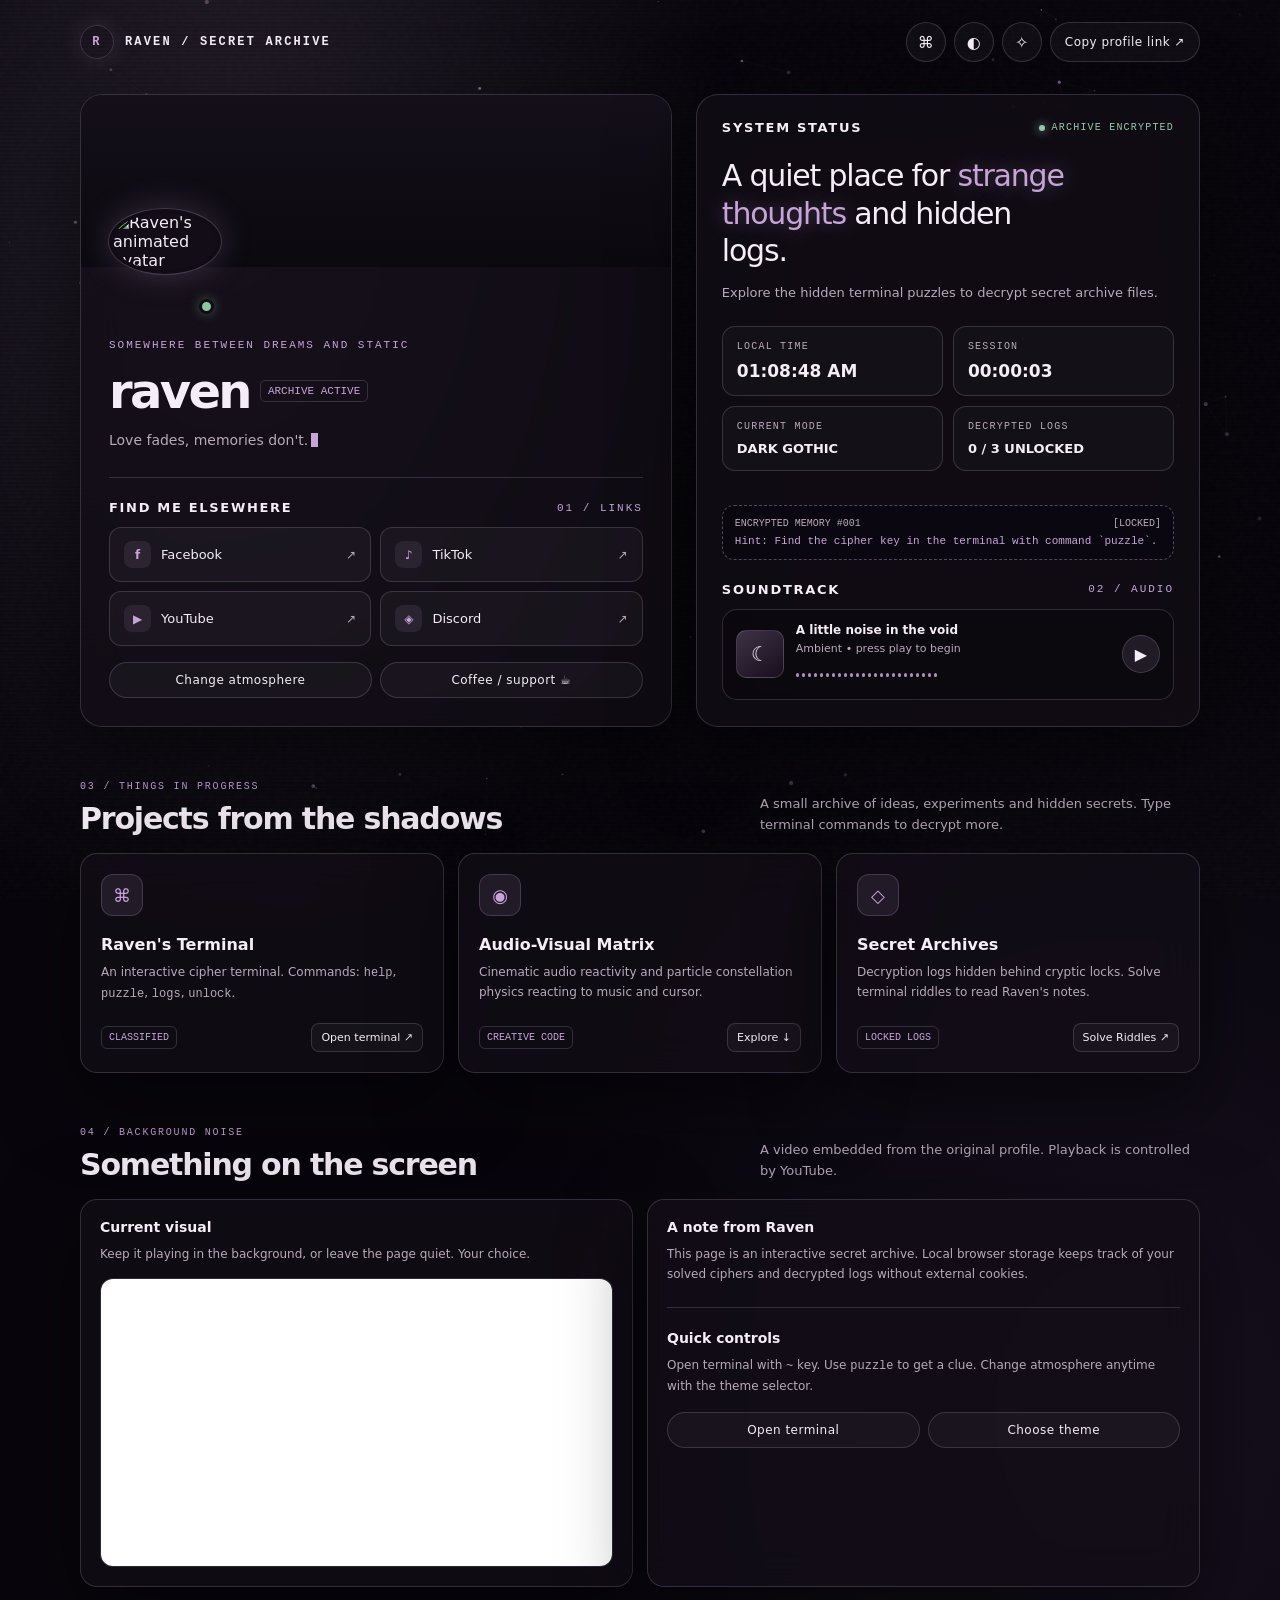
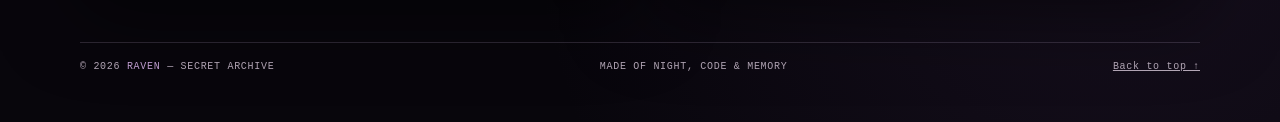
==== commit cafccda9: "Update index.html" ====
--- a/index.html
+++ b/index.html
@@ -4,58 +4,93 @@
 <meta charset="UTF-8">
 <meta name="viewport" content="width=device-width, initial-scale=1">
 <meta name="theme-color" content="#09070d">
-<meta name="description" content="Raven — a personal corner of the internet.">
-<title>Raven — Into the Void</title>
+<meta name="description" content="Raven — Secret Archive. Classified logs, cryptic interactive terminal, and cinematic visuals.">
+<title>Raven — Secret Archive // Classified Void</title>
 <style>
 :root{
   color-scheme:dark;
-  --bg:#09070d; --panel:rgba(19,14,24,.76); --panel-strong:rgba(14,10,18,.94);
+  --bg:#08060c; --panel:rgba(18,13,23,.78); --panel-strong:rgba(12,8,16,.96);
   --text:#f5edf8; --muted:#b7aaba; --accent:#c7a4d8; --accent-rgb:199,164,216;
-  --line:rgba(223,199,235,.17); --shadow:0 24px 80px rgba(0,0,0,.48);
+  --line:rgba(223,199,235,.18); --shadow:0 24px 80px rgba(0,0,0,.55);
   --radius:22px; --mono:"SFMono-Regular",Consolas,"Liberation Mono",monospace;
+  --glitch-red: rgba(255, 60, 100, 0.8);
+  --glitch-cyan: rgba(0, 230, 255, 0.8);
 }
 *{box-sizing:border-box}
 html{scroll-behavior:smooth}
 body{
   margin:0; min-height:100vh; color:var(--text);
   background:
-    radial-gradient(ellipse at 18% 12%,rgba(var(--accent-rgb),.12),transparent 34%),
-    radial-gradient(ellipse at 88% 82%,rgba(71,46,91,.20),transparent 35%),var(--bg);
+    radial-gradient(ellipse at 18% 12%,rgba(var(--accent-rgb),.15),transparent 34%),
+    radial-gradient(ellipse at 88% 82%,rgba(71,46,91,.24),transparent 38%),var(--bg);
   font-family:Inter,ui-sans-serif,system-ui,-apple-system,BlinkMacSystemFont,"Segoe UI",sans-serif;
   overflow-x:hidden;
+  transition: background 0.5s ease;
 }
 body::before{
-  content:"";position:fixed;inset:0;pointer-events:none;z-index:-1;opacity:.2;
+  content:"";position:fixed;inset:0;pointer-events:none;z-index:-1;opacity:.22;
   background-image:url("https://www.transparenttextures.com/patterns/stardust.png");
 }
+
+/* Mouse Interactive Glow Light */
+.cursor-light{
+  position:fixed;inset:0;pointer-events:none;z-index:2;
+  background:radial-gradient(600px circle at var(--mouse-x, 50%) var(--mouse-y, 50%), rgba(var(--accent-rgb), 0.08), transparent 60%);
+  transition:opacity 0.3s ease;
+}
+
 button,a{font:inherit}
 button{color:inherit}
 a{color:inherit}
 button:focus-visible,a:focus-visible,input:focus-visible{outline:2px solid var(--accent);outline-offset:4px}
 ::selection{background:var(--accent);color:#100b14}
+
 #particleCanvas{position:fixed;inset:0;width:100%;height:100%;pointer-events:none;z-index:-1}
 .noise{position:fixed;inset:0;pointer-events:none;z-index:5;opacity:.045;background-image:url("data:image/svg+xml,%3Csvg viewBox='0 0 180 180' xmlns='http://www.w3.org/2000/svg'%3E%3Cfilter id='n'%3E%3CfeTurbulence type='fractalNoise' baseFrequency='.9' numOctaves='3' stitchTiles='stitch'/%3E%3C/filter%3E%3Crect width='100%25' height='100%25' filter='url(%23n)' opacity='.55'/%3E%3C/svg%3E")}
-.site-shell{width:min(1120px,calc(100% - 36px));margin:0 auto;padding:22px 0 52px}
+
+/* CRT Scanline Overlay Effect for Archive aesthetic */
+.scanlines{
+  position:fixed;inset:0;pointer-events:none;z-index:4;
+  background:linear-gradient(rgba(18,16,26,0) 50%, rgba(0,0,0,0.25) 50%);
+  background-size:100% 4px;
+  opacity:0.35;
+}
+
+.site-shell{width:min(1120px,calc(100% - 36px));margin:0 auto;padding:22px 0 52px;position:relative;z-index:6}
 .topbar{display:flex;align-items:center;justify-content:space-between;gap:16px;margin-bottom:32px}
 .brand{display:flex;align-items:center;gap:11px;text-decoration:none;letter-spacing:.18em;font:600 12px var(--mono);text-transform:uppercase}
-.brand-mark{display:grid;place-items:center;width:34px;height:34px;border:1px solid var(--line);border-radius:50%;color:var(--accent);box-shadow:0 0 24px rgba(var(--accent-rgb),.14)}
+.brand-mark{display:grid;place-items:center;width:34px;height:34px;border:1px solid var(--line);border-radius:50%;color:var(--accent);box-shadow:0 0 24px rgba(var(--accent-rgb),.14);transition:transform 0.4s ease}
+.brand:hover .brand-mark{transform:rotate(180deg) scale(1.1);border-color:var(--accent)}
 .top-actions{display:flex;gap:8px;flex-wrap:wrap;justify-content:flex-end}
 .icon-btn,.pill-btn,.social-link,.project-link{
   border:1px solid var(--line);background:rgba(255,255,255,.035);text-decoration:none;
-  transition:transform .2s ease,border-color .2s ease,background .2s ease;
+  transition:transform .25s cubic-bezier(.16,1,.3,1),border-color .25s ease,background .25s ease, box-shadow .25s ease;
 }
 .icon-btn,.pill-btn{cursor:pointer}
-.icon-btn:hover,.pill-btn:hover,.social-link:hover,.project-link:hover{transform:translateY(-2px);border-color:rgba(var(--accent-rgb),.65);background:rgba(var(--accent-rgb),.08)}
+.icon-btn:hover,.pill-btn:hover,.social-link:hover,.project-link:hover{
+  transform:translateY(-3px);
+  border-color:rgba(var(--accent-rgb),.65);
+  background:rgba(var(--accent-rgb),.1);
+  box-shadow:0 8px 30px rgba(var(--accent-rgb),.18);
+}
 .icon-btn{width:40px;height:40px;border-radius:50%;display:grid;place-items:center;font-size:16px}
 .pill-btn{border-radius:999px;padding:10px 14px;font-size:12px;letter-spacing:.04em}
+
 .hero{display:grid;grid-template-columns:minmax(0,1.08fr) minmax(300px,.92fr);gap:24px;align-items:stretch}
-.glass{border:1px solid var(--line);background:var(--panel);backdrop-filter:blur(18px);-webkit-backdrop-filter:blur(18px);box-shadow:var(--shadow)}
+.glass{
+  border:1px solid var(--line);background:var(--panel);
+  backdrop-filter:blur(20px);-webkit-backdrop-filter:blur(20px);
+  box-shadow:var(--shadow);
+  transition:transform 0.4s cubic-bezier(.16,1,.3,1), border-color 0.3s ease;
+}
+.glass:hover{border-color:rgba(var(--accent-rgb),.38)}
 .profile-card{border-radius:var(--radius);overflow:hidden;position:relative}
 .banner{height:172px;background:#15101a url("https://files.catbox.moe/wn9u5w.gif") center 42%/cover no-repeat;position:relative}
 .banner::after{content:"";position:absolute;inset:0;background:linear-gradient(180deg,rgba(5,3,8,.04),rgba(9,7,13,.82))}
 .profile-content{padding:0 28px 28px;position:relative}
 .avatar-wrap{width:112px;height:112px;margin-top:-58px;position:relative;z-index:1}
-.avatar{width:112px;height:112px;object-fit:cover;border-radius:50%;border:4px solid #100b14;box-shadow:0 0 0 1px var(--line),0 0 34px rgba(var(--accent-rgb),.23);background:#120d16}
+.avatar{width:112px;height:112px;object-fit:cover;border-radius:50%;border:4px solid #100b14;box-shadow:0 0 0 1px var(--line),0 0 34px rgba(var(--accent-rgb),.23);background:#120d16;transition:transform .4s ease}
+.avatar:hover{transform:scale(1.05) rotate(2deg)}
 .online-dot{position:absolute;right:7px;bottom:7px;width:15px;height:15px;border-radius:50%;background:#8ac7a1;border:3px solid #100b14;box-shadow:0 0 12px rgba(138,199,161,.4)}
 .kicker{font:11px var(--mono);letter-spacing:.18em;text-transform:uppercase;color:var(--accent)}
 .name-row{display:flex;align-items:center;gap:10px;flex-wrap:wrap;margin-top:16px}
@@ -72,29 +107,38 @@
 .external{color:var(--muted);font-size:12px}
 .card-actions{display:flex;flex-wrap:wrap;gap:8px;margin-top:16px}
 .card-actions .pill-btn{flex:1;min-width:100px}
+
 .status-card{border-radius:var(--radius);padding:25px;display:flex;flex-direction:column;gap:22px;min-height:100%}
 .section-head{display:flex;align-items:center;justify-content:space-between;gap:12px}
 .section-title{margin:0;font-size:13px;font-weight:600;letter-spacing:.13em;text-transform:uppercase}
 .live-label{display:flex;align-items:center;gap:7px;color:#9ac9a9;font:10px var(--mono);letter-spacing:.12em;text-transform:uppercase}
-.live-label::before{content:"";width:6px;height:6px;background:#9ac9a9;border-radius:50%;box-shadow:0 0 10px #9ac9a9}
+.live-label::before{content:"";width:6px;height:6px;background:#9ac9a9;border-radius:50%;box-shadow:0 0 10px #9ac9a9;animation:pulseLive 2s infinite}
+@keyframes pulseLive{0%{transform:scale(1);opacity:1}50%{transform:scale(1.6);opacity:.4}100%{transform:scale(1);opacity:1}}
 .status-intro{font-size:clamp(22px,3vw,30px);line-height:1.25;letter-spacing:-.04em;margin:0;max-width:360px}
-.status-intro em{font-style:normal;color:var(--accent)}
+.status-intro em{font-style:normal;color:var(--accent);text-shadow:0 0 20px rgba(var(--accent-rgb),.4)}
 .status-note{color:var(--muted);font-size:13px;line-height:1.7;margin:-10px 0 0}
 .stat-grid{display:grid;grid-template-columns:1fr 1fr;gap:10px}
-.stat{padding:14px;border:1px solid var(--line);border-radius:13px;background:rgba(255,255,255,.025);min-width:0}
+.stat{padding:14px;border:1px solid var(--line);border-radius:13px;background:rgba(255,255,255,.025);min-width:0;transition:border-color .2s}
+.stat:hover{border-color:rgba(var(--accent-rgb),.4)}
 .stat-label{font:10px var(--mono);letter-spacing:.12em;color:var(--muted);text-transform:uppercase}
 .stat-value{margin-top:9px;font-size:17px;font-weight:600;white-space:nowrap;overflow:hidden;text-overflow:ellipsis}
 .stat-value.small{font-size:13px}
-.music-panel{border:1px solid var(--line);border-radius:15px;padding:13px;display:grid;grid-template-columns:48px minmax(0,1fr) auto;align-items:center;gap:12px;background:rgba(0,0,0,.15)}
-.album-art{width:48px;height:48px;border-radius:10px;display:grid;place-items:center;background:linear-gradient(145deg,rgba(var(--accent-rgb),.28),rgba(30,17,37,.7));border:1px solid var(--line);font-size:20px}
+
+.music-panel{border:1px solid var(--line);border-radius:15px;padding:13px;display:grid;grid-template-columns:48px minmax(0,1fr) auto;align-items:center;gap:12px;background:rgba(0,0,0,.25);position:relative;overflow:hidden}
+.music-panel::after{content:"";position:absolute;inset:0;background:linear-gradient(90deg,transparent,rgba(var(--accent-rgb),.05),transparent);transform:translateX(-100%);animation:shinePanel 6s infinite}
+@keyframes shinePanel{100%{transform:translateX(100%)}}
+.album-art{width:48px;height:48px;border-radius:10px;display:grid;place-items:center;background:linear-gradient(145deg,rgba(var(--accent-rgb),.28),rgba(30,17,37,.7));border:1px solid var(--line);font-size:20px;transition:transform 0.3s}
+.music-panel:hover .album-art{transform:rotate(10deg) scale(1.05)}
 .track-title{font-size:12px;font-weight:600;overflow:hidden;text-overflow:ellipsis;white-space:nowrap}
 .track-subtitle{margin-top:5px;color:var(--muted);font-size:11px}
-.play-btn{width:38px;height:38px;border-radius:50%;border:1px solid var(--line);background:rgba(var(--accent-rgb),.12);cursor:pointer}
-.visualizer{height:22px;display:flex;align-items:center;gap:3px;margin-top:9px;opacity:.7}
+.play-btn{width:38px;height:38px;border-radius:50%;border:1px solid var(--line);background:rgba(var(--accent-rgb),.12);cursor:pointer;transition:all .2s}
+.play-btn:hover{background:var(--accent);color:#100b14;transform:scale(1.1)}
+.visualizer{height:22px;display:flex;align-items:center;gap:3px;margin-top:9px;opacity:.85}
 .visualizer span{display:block;width:3px;height:4px;border-radius:5px;background:var(--accent);transition:height .08s linear}
 .visualizer.playing span{animation:wave .75s ease-in-out infinite alternate}
 .visualizer.playing span:nth-child(3n){animation-delay:-.5s}.visualizer.playing span:nth-child(2n){animation-delay:-.25s}
-@keyframes wave{from{height:3px}to{height:17px}}
+@keyframes wave{from{height:3px}to{height:20px}}
+
 .section{margin-top:54px}
 .section-heading{display:flex;align-items:end;justify-content:space-between;gap:20px;margin-bottom:17px}
 .eyebrow{font:10px var(--mono);color:var(--accent);letter-spacing:.18em;text-transform:uppercase;margin-bottom:9px}
@@ -102,7 +146,8 @@
 .section-description{font-size:13px;color:var(--muted);line-height:1.6;max-width:440px;margin:0}
 .project-grid{display:grid;grid-template-columns:repeat(3,minmax(0,1fr));gap:14px}
 .project-card{border-radius:17px;padding:20px;min-height:205px;display:flex;flex-direction:column;align-items:flex-start}
-.project-icon{display:grid;place-items:center;width:42px;height:42px;border-radius:12px;background:rgba(var(--accent-rgb),.1);border:1px solid var(--line);color:var(--accent);font-size:18px}
+.project-icon{display:grid;place-items:center;width:42px;height:42px;border-radius:12px;background:rgba(var(--accent-rgb),.1);border:1px solid var(--line);color:var(--accent);font-size:18px;transition:transform .3s}
+.project-card:hover .project-icon{transform:scale(1.1) rotate(-5deg)}
 .project-card h3{margin:19px 0 8px;font-size:16px}
 .project-card p{margin:0;color:var(--muted);font-size:12px;line-height:1.7}
 .project-meta{margin-top:auto;padding-top:18px;display:flex;align-items:center;justify-content:space-between;gap:8px;width:100%}
@@ -112,39 +157,64 @@
 .feature-card{border-radius:17px;padding:19px}
 .feature-card h3{margin:0 0 9px;font-size:14px}
 .feature-card p{margin:0;color:var(--muted);font-size:12px;line-height:1.7}
-.video-wrap{position:relative;overflow:hidden;border-radius:13px;margin-top:14px;aspect-ratio:16/9;background:#08060b}
+.video-wrap{position:relative;overflow:hidden;border-radius:13px;margin-top:14px;aspect-ratio:16/9;background:#08060b;border:1px solid var(--line)}
 .video-wrap iframe{position:absolute;inset:0;width:100%;height:100%;border:0}
+
+/* Secret Archive Encrypted Card */
+.classified-box{
+  border:1px dashed rgba(var(--accent-rgb),.4);
+  background:rgba(10,6,15,.6);
+  border-radius:12px; padding:12px; margin-top:12px;
+  font-family:var(--mono); font-size:11px; color:var(--accent);
+}
+.classified-box .cl-status{display:flex;justify-content:space-between;color:var(--muted);margin-bottom:6px;font-size:10px}
+
 .footer{display:flex;justify-content:space-between;align-items:center;gap:15px;flex-wrap:wrap;margin-top:55px;padding-top:18px;border-top:1px solid var(--line);color:var(--muted);font:10px var(--mono);letter-spacing:.07em}
 .footer strong{color:var(--accent);font-weight:500}
-.overlay{position:fixed;inset:0;z-index:20;background:rgba(3,2,5,.76);backdrop-filter:blur(12px);display:none;align-items:center;justify-content:center;padding:20px}
+
+.overlay{position:fixed;inset:0;z-index:20;background:rgba(3,2,5,.82);backdrop-filter:blur(16px);display:none;align-items:center;justify-content:center;padding:20px;animation:fadeIn .25s ease}
+@keyframes fadeIn{from{opacity:0}to{opacity:1}}
 .overlay.open{display:flex}
-.modal{width:min(620px,100%);max-height:min(78vh,720px);overflow:auto;background:var(--panel-strong);border:1px solid var(--line);border-radius:18px;box-shadow:var(--shadow)}
+.modal{width:min(620px,100%);max-height:min(78vh,720px);overflow:auto;background:var(--panel-strong);border:1px solid var(--line);border-radius:18px;box-shadow:var(--shadow);transform:translateY(10px);animation:slideUp .25s cubic-bezier(.16,1,.3,1) forwards}
+@keyframes slideUp{to{transform:translateY(0)}}
 .modal-head{display:flex;align-items:center;justify-content:space-between;gap:12px;padding:16px 18px;border-bottom:1px solid var(--line)}
 .modal-head h2{font:12px var(--mono);letter-spacing:.12em;text-transform:uppercase}
-.close-btn{width:32px;height:32px;border:1px solid var(--line);background:transparent;border-radius:9px;cursor:pointer}
+.close-btn{width:32px;height:32px;border:1px solid var(--line);background:transparent;border-radius:99px;cursor:pointer;transition:background .2s;display:grid;place-items:center}
+.close-btn:hover{background:rgba(var(--accent-rgb),.2)}
+
 .terminal-body{padding:18px;font:12px/1.8 var(--mono);color:#d8cce0}
 .terminal-welcome{color:var(--muted);margin-bottom:12px}
 .terminal-line{white-space:pre-wrap;overflow-wrap:anywhere}
 .terminal-line .prompt{color:var(--accent)}
+.terminal-line .error{color:#f87171}
+.terminal-line .success{color:#34d399}
+.terminal-line .secret{color:#f472b6;font-weight:bold}
 .terminal-form{display:flex;align-items:center;gap:8px;margin-top:12px}
 .terminal-form label{color:var(--accent)}
 .terminal-form input{flex:1;min-width:0;border:0;background:transparent;color:var(--text);font:inherit;outline:none}
 .terminal-hint{color:#8d7d94;font-size:10px;margin-top:12px}
+
 .qr-body{text-align:center;padding:22px}
-.qr-body img{display:block;width:min(200px,70%);aspect-ratio:1;object-fit:cover;border-radius:12px;margin:15px auto;border:1px solid var(--line)}
+.qr-body img{display:block;width:min(200px,70%);aspect-ratio:1;object-fit:cover;border-radius:12px;margin:15px auto;border:1px solid var(--line);box-shadow:0 0 25px rgba(var(--accent-rgb),.2)}
 .qr-body p{color:var(--muted);font-size:12px}
+
 .theme-options{display:grid;grid-template-columns:repeat(3,minmax(0,1fr));gap:10px;padding:18px}
-.theme-option{border:1px solid var(--line);border-radius:12px;padding:13px 10px;background:rgba(255,255,255,.025);cursor:pointer;text-align:left}
-.theme-option[aria-pressed="true"]{border-color:var(--accent);box-shadow:inset 0 0 0 1px var(--accent)}
+.theme-option{border:1px solid var(--line);border-radius:12px;padding:13px 10px;background:rgba(255,255,255,.025);cursor:pointer;text-align:left;transition:all .2s}
+.theme-option:hover{border-color:rgba(var(--accent-rgb),.6);background:rgba(var(--accent-rgb),.05)}
+.theme-option[aria-pressed="true"]{border-color:var(--accent);box-shadow:inset 0 0 0 1px var(--accent), 0 0 15px rgba(var(--accent-rgb),.2)}
 .theme-swatch{height:38px;border-radius:7px;margin-bottom:10px;background:linear-gradient(135deg,#0b080f,#543b61)}
 .theme-option:nth-child(2) .theme-swatch{background:linear-gradient(135deg,#05070d,#243c50)}
 .theme-option:nth-child(3) .theme-swatch{background:linear-gradient(135deg,#14080d,#6b2638)}
 .theme-option strong{display:block;font-size:12px}.theme-option small{display:block;color:var(--muted);font-size:10px;margin-top:4px}
-.toast{position:fixed;left:50%;bottom:22px;transform:translate(-50%,12px);opacity:0;pointer-events:none;z-index:30;border:1px solid var(--line);background:var(--panel-strong);padding:10px 14px;border-radius:999px;font:11px var(--mono);transition:opacity .2s,transform .2s}
+
+.toast{position:fixed;left:50%;bottom:22px;transform:translate(-50%,12px);opacity:0;pointer-events:none;z-index:30;border:1px solid var(--line);background:var(--panel-strong);padding:10px 14px;border-radius:999px;font:11px var(--mono);transition:opacity .2s,transform .2s;box-shadow:0 10px 30px rgba(0,0,0,.5)}
 .toast.show{opacity:1;transform:translate(-50%,0)}
+
 .reduce-motion *, .reduce-motion *::before, .reduce-motion *::after{animation-duration:.01ms!important;animation-iteration-count:1!important;scroll-behavior:auto!important;transition-duration:.01ms!important}
+
 body.theme-void{--bg:#070a10;--panel:rgba(10,16,24,.78);--panel-strong:rgba(7,11,17,.97);--accent:#9bc9e7;--accent-rgb:155,201,231}
 body.theme-blood{--bg:#100609;--panel:rgba(28,10,15,.78);--panel-strong:rgba(17,6,10,.97);--accent:#e2a1ad;--accent-rgb:226,161,173}
+
 @media(max-width:850px){.hero{grid-template-columns:1fr}.status-card{min-height:auto}.project-grid{grid-template-columns:repeat(2,minmax(0,1fr))}.project-card:last-child{grid-column:span 2}}
 @media(max-width:560px){
  .site-shell{width:min(100% - 22px,480px);padding-top:12px}
@@ -159,11 +229,14 @@
 </style>
 </head>
 <body>
+<div class="cursor-light" aria-hidden="true"></div>
+<div class="scanlines" aria-hidden="true"></div>
 <canvas id="particleCanvas" aria-hidden="true"></canvas>
 <div class="noise" aria-hidden="true"></div>
+
 <div class="site-shell">
   <header class="topbar">
-    <a class="brand" href="#home" aria-label="Raven home"><span class="brand-mark">R</span><span>RAVEN / PERSONAL ARCHIVE</span></a>
+    <a class="brand" href="#home" aria-label="Raven home"><span class="brand-mark">R</span><span>RAVEN / SECRET ARCHIVE</span></a>
     <nav class="top-actions" aria-label="Quick actions">
       <button class="icon-btn" id="openTerminal" aria-label="Open secret terminal" title="Secret terminal (~)">⌘</button>
       <button class="icon-btn" id="openThemes" aria-label="Choose theme" title="Change theme">◐</button>
@@ -182,7 +255,7 @@
             <span class="online-dot" aria-label="Page active"></span>
           </div>
           <div class="kicker" style="margin-top:18px">Somewhere between dreams and static</div>
-          <div class="name-row"><h1>raven</h1><span class="verified">PERSONAL</span></div>
+          <div class="name-row"><h1>raven</h1><span class="verified">ARCHIVE ACTIVE</span></div>
           <p class="bio"><span id="bioText">Love fades, memories don't.</span><span class="caret" aria-hidden="true"></span></p>
           <div class="divider"></div>
           <div class="section-head" style="margin-bottom:12px"><h2 class="section-title">Find me elsewhere</h2><span class="kicker">01 / LINKS</span></div>
@@ -200,15 +273,21 @@
       </article>
 
       <aside class="status-card glass" aria-label="Live status">
-        <div class="section-head"><h2 class="section-title">System status</h2><span class="live-label">ACTIVE</span></div>
-        <p class="status-intro">A quiet place for <em>strange thoughts</em> and unfinished things.</p>
-        <p class="status-note">Not everything needs to be explained. Some things are better left in the dark.</p>
+        <div class="section-head"><h2 class="section-title">System status</h2><span class="live-label">ARCHIVE ENCRYPTED</span></div>
+        <p class="status-intro">A quiet place for <em>strange thoughts</em> and hidden logs.</p>
+        <p class="status-note">Explore the hidden terminal puzzles to decrypt secret archive files.</p>
         <div class="stat-grid">
           <div class="stat"><div class="stat-label">Local time</div><div class="stat-value" id="localTime">--:--:--</div></div>
           <div class="stat"><div class="stat-label">Session</div><div class="stat-value" id="sessionTime">00:00:00</div></div>
           <div class="stat"><div class="stat-label">Current mode</div><div class="stat-value small" id="currentTheme">DARK GOTHIC</div></div>
-          <div class="stat"><div class="stat-label">Signal</div><div class="stat-value small" id="signalState">STABLE / LOCAL</div></div>
+          <div class="stat"><div class="stat-label">Decrypted Logs</div><div class="stat-value small" id="unlockedCount">0 / 3 UNLOCKED</div></div>
         </div>
+
+        <div class="classified-box">
+          <div class="cl-status"><span>ENCRYPTED MEMORY #001</span><span>[LOCKED]</span></div>
+          <div id="classifiedPreview">Hint: Find the cipher key in the terminal with command `puzzle`.</div>
+        </div>
+
         <div>
           <div class="section-head" style="margin-bottom:12px"><h2 class="section-title">Soundtrack</h2><span class="kicker">02 / AUDIO</span></div>
           <div class="music-panel">
@@ -230,23 +309,23 @@
     <section class="section" id="projects">
       <div class="section-heading">
         <div><div class="eyebrow">03 / Things in progress</div><h2>Projects from the shadows</h2></div>
-        <p class="section-description">A small archive of ideas, experiments and things worth building. More will appear when they're ready.</p>
+        <p class="section-description">A small archive of ideas, experiments and hidden secrets. Type terminal commands to decrypt more.</p>
       </div>
       <div class="project-grid">
         <article class="project-card glass">
-          <div class="project-icon">⌘</div><h3>Raven's terminal</h3>
-          <p>A tiny command-line easter egg hidden inside this page. Try <code>help</code>, <code>about</code>, or <code>theme</code>.</p>
-          <div class="project-meta"><span class="tag">JAVASCRIPT</span><button class="project-link" data-open-terminal>Open terminal ↗</button></div>
+          <div class="project-icon">⌘</div><h3>Raven's Terminal</h3>
+          <p>An interactive cipher terminal. Commands: <code>help</code>, <code>puzzle</code>, <code>logs</code>, <code>unlock</code>.</p>
+          <div class="project-meta"><span class="tag">CLASSIFIED</span><button class="project-link" data-open-terminal>Open terminal ↗</button></div>
         </article>
         <article class="project-card glass">
-          <div class="project-icon">◉</div><h3>Visual experiments</h3>
-          <p>Motion, light, glass surfaces and atmospheric details made with browser-native code.</p>
+          <div class="project-icon">◉</div><h3>Audio-Visual Matrix</h3>
+          <p>Cinematic audio reactivity and particle constellation physics reacting to music and cursor.</p>
           <div class="project-meta"><span class="tag">CREATIVE CODE</span><a class="project-link" href="#soundtrack">Explore ↓</a></div>
         </article>
         <article class="project-card glass">
-          <div class="project-icon">◇</div><h3>Game dev notes</h3>
-          <p>A work-in-progress corner for game ideas, prototypes and experiments with interactive worlds.</p>
-          <div class="project-meta"><span class="tag">IN PROGRESS</span><span class="tag">WIP</span></div>
+          <div class="project-icon">◇</div><h3>Secret Archives</h3>
+          <p>Decryption logs hidden behind cryptic locks. Solve terminal riddles to read Raven's notes.</p>
+          <div class="project-meta"><span class="tag">LOCKED LOGS</span><button class="project-link" data-open-terminal>Solve Riddles ↗</button></div>
         </article>
       </div>
     </section>
@@ -263,26 +342,26 @@
         </article>
         <article class="feature-card glass">
           <h3>A note from Raven</h3>
-          <p>This page is a personal space, not a live activity tracker. The clock and session counter run locally in your browser; no visitor analytics or server connection is added by this file.</p>
+          <p>This page is an interactive secret archive. Local browser storage keeps track of your solved ciphers and decrypted logs without external cookies.</p>
           <div class="divider"></div>
-          <h3>Quick controls</h3><p>Open the terminal with <code>~</code> or the button at the top. Change the atmosphere from the theme picker. Use the sparkle button to reduce motion and particle effects.</p>
+          <h3>Quick controls</h3><p>Open terminal with <code>~</code> key. Use <code>puzzle</code> to get a clue. Change atmosphere anytime with the theme selector.</p>
           <div class="card-actions"><button class="pill-btn" data-open-terminal>Open terminal</button><button class="pill-btn" id="openThemes2">Choose theme</button></div>
         </article>
       </div>
     </section>
   </main>
 
-  <footer class="footer"><span>© <span id="year"></span> <strong>RAVEN</strong> — PERSONAL ARCHIVE</span><span>MADE OF NIGHT, CODE & MEMORY</span><a href="#home">Back to top ↑</a></footer>
+  <footer class="footer"><span>© <span id="year"></span> <strong>RAVEN</strong> — SECRET ARCHIVE</span><span>MADE OF NIGHT, CODE & MEMORY</span><a href="#home">Back to top ↑</a></footer>
 </div>
 
 <div class="overlay" id="terminalOverlay" role="dialog" aria-modal="true" aria-labelledby="terminalTitle">
   <div class="modal">
-    <div class="modal-head"><h2 id="terminalTitle">Raven.exe / terminal</h2><button class="close-btn" data-close="terminalOverlay" aria-label="Close terminal">×</button></div>
+    <div class="modal-head"><h2 id="terminalTitle">Raven.exe / Secret Terminal</h2><button class="close-btn" data-close="terminalOverlay" aria-label="Close terminal">×</button></div>
     <div class="terminal-body">
-      <div class="terminal-welcome">RAVEN SYSTEM [local mode]<br>Type <span style="color:var(--accent)">help</span> to see available commands.</div>
+      <div class="terminal-welcome">RAVEN ARCHIVE TERMINAL [CLASSIFIED MODE]<br>Type <span style="color:var(--accent)">help</span> for system commands or <span style="color:var(--accent)">puzzle</span> for current decipher challenge.</div>
       <div id="terminalOutput" aria-live="polite"></div>
       <form class="terminal-form" id="terminalForm"><label for="terminalInput">guest@raven:~$</label><input id="terminalInput" autocomplete="off" spellcheck="false" aria-label="Terminal command"><button class="close-btn" type="submit" aria-label="Run command">↵</button></form>
-      <div class="terminal-hint">Tip: press ↑ to recall your last command. This terminal is a local visual easter egg.</div>
+      <div class="terminal-hint">Tip: Use ↑/↓ to browse command history. Solve riddles to unlock secret logs.</div>
     </div>
   </div>
 </div>
@@ -316,11 +395,11 @@
   const $ = (selector, root = document) => root.querySelector(selector);
   const $$ = (selector, root = document) => [...root.querySelectorAll(selector)];
 
-  // Rotating bio, inserted as text (not HTML).
+  // Bio rotation animation
   const bioLines = [
     "Love fades, memories don't.",
     "True friends build on trust, not promises.",
-    "Somewhere between dreams and static."
+    "Somewhere between dreams and secrets."
   ];
   const bioEl = $("#bioText");
   let bioIndex = 0, charIndex = 0, deleting = false, bioTimer;
@@ -335,7 +414,7 @@
   }
   typeBio();
 
-  // Live local clock and elapsed page session.
+  // Clock & session tracking
   const startedAt = Date.now();
   const timeEl = $("#localTime"), sessionEl = $("#sessionTime");
   function updateTime() {
@@ -349,7 +428,7 @@
   updateTime(); window.setInterval(updateTime, 1000);
   $("#year").textContent = new Date().getFullYear();
 
-  // Theme selection, persisted locally in this browser.
+  // Theme Manager
   const themeNames = {gothic:"DARK GOTHIC",void:"COLD VOID",blood:"BLOOD MOON"};
   function applyTheme(theme) {
     if (!Object.hasOwn(themeNames, theme)) theme = "gothic";
@@ -362,6 +441,8 @@
   let savedTheme = "gothic";
   try { savedTheme = localStorage.getItem("raven-theme") || "gothic"; } catch (_) {}
   applyTheme(savedTheme);
+
+  // Overlay Controls
   function openOverlay(id) {
     const overlay = document.getElementById(id);
     if (!overlay) return;
@@ -394,39 +475,104 @@
     }
   });
 
-  // Local terminal. Commands do not execute arbitrary JavaScript.
+  // Secret Archive & Cipher Puzzles System
+  let unlocked = { log1: false, log2: false, log3: false };
+  try {
+    const savedUnlocked = localStorage.getItem("raven-unlocked");
+    if (savedUnlocked) unlocked = JSON.parse(savedUnlocked);
+  } catch (_) {}
+
+  function saveProgress() {
+    try { localStorage.setItem("raven-unlocked", JSON.stringify(unlocked)); } catch (_) {}
+    updateArchiveUI();
+  }
+
+  function updateArchiveUI() {
+    const count = Object.values(unlocked).filter(Boolean).length;
+    $("#unlockedCount").textContent = `${count} / 3 UNLOCKED`;
+    if (unlocked.log1) {
+      $("#classifiedPreview").textContent = "Log #001: 'Shadows are not the absence of light, but its silent reflection.'";
+    }
+  }
+  updateArchiveUI();
+
+  const riddles = [
+    { id: "log1", puzzle: "Riddle #1: What disappears the moment you say its name?", answer: "silence", key: "unlock silence" },
+    { id: "log2", puzzle: "Riddle #2: I have cities, but no houses. I have mountains, but no trees. What am I?", answer: "map", key: "unlock map" },
+    { id: "log3", puzzle: "Riddle #3: What feeds on code, breathes in dark mode, and never sleeps?", answer: "raven", key: "unlock raven" }
+  ];
+
+  // Interactive Terminal System
   const terminalForm = $("#terminalForm"), terminalInput = $("#terminalInput"), terminalOutput = $("#terminalOutput");
   const commandHistory = []; let historyIndex = 0;
+
   function terminalPrint(text, className = "") {
     const line = document.createElement("div");
     line.className = "terminal-line" + (className ? ` ${className}` : "");
     line.textContent = text; terminalOutput.appendChild(line);
     terminalOutput.scrollTop = terminalOutput.scrollHeight;
   }
+
   const commands = {
-    help: () => "Commands: help, about, socials, projects, theme, music, clear, time, whoami",
-    about: () => "Raven — a personal corner for code, games, music and memories.",
-    whoami: () => "guest@raven — visitor session (local only)",
-    socials: () => "Facebook: facebook.com/28OOO | TikTok: @28x1o | YouTube: @0ox0 | Discord: 900581050256850984",
-    projects: () => "Projects: Raven terminal / visual experiments / game dev notes. Status: in progress.",
-    time: () => `Local time: ${new Date().toLocaleString()}`,
+    help: () => "Available Commands:\n  help      - Show command list\n  about     - About Raven Archive\n  puzzle    - Get current decryption riddle\n  unlock    - Usage: unlock <answer>\n  logs      - Display decrypted secret logs\n  socials   - Display social links\n  music     - Toggle background audio\n  theme     - Change current atmosphere\n  clear     - Clear terminal buffer",
+    about: () => "Raven Archive v2.5 — Encrypted local node. Built for silent thinkers and night wanderers.",
+    whoami: () => "guest@raven — Secret Archive clearance level 1",
+    socials: () => "Facebook: facebook.com/28OOO\nTikTok: @28x1o\nYouTube: @0ox0\nDiscord ID: 900581050256850984",
+    puzzle: () => {
+      const next = riddles.find(r => !unlocked[r.id]);
+      if (!next) return "All ciphers decrypted! Type 'logs' to read all classified entries.";
+      return `${next.puzzle}\n-> Decrypt with: unlock <your_answer>`;
+    },
+    logs: () => {
+      let msg = "=== CLASSIFIED LOGS ===\n";
+      msg += unlocked.log1 ? "[LOG 001]: Shadows are not the absence of light, but its silent reflection.\n" : "[LOG 001]: [LOCKED - Solve Riddle #1]\n";
+      msg += unlocked.log2 ? "[LOG 002]: The map is not the territory, but a key to lost places.\n" : "[LOG 002]: [LOCKED - Solve Riddle #2]\n";
+      msg += unlocked.log3 ? "[LOG 003]: Raven lives where static meets the stardust.\n" : "[LOG 003]: [LOCKED - Solve Riddle #3]\n";
+      return msg;
+    },
+    time: () => `Local system time: ${new Date().toLocaleString()}`,
     theme: () => { openOverlay("themeOverlay"); return "Opening theme selector…"; },
-    music: () => { toggleMusic(); return `Music ${music.paused ? "paused" : "play requested"}.`; },
+    music: () => { toggleMusic(); return `Audio status: ${music.paused ? "Paused" : "Playing"}.`; },
     clear: () => { terminalOutput.replaceChildren(); return ""; }
   };
+
   terminalForm.addEventListener("submit", event => {
     event.preventDefault();
     const raw = terminalInput.value.trim();
     if (!raw) return;
-    terminalPrint(`guest@raven:~$ ${raw}`, "command");
+    terminalPrint(`guest@raven:~$ ${raw}`, "prompt");
     commandHistory.push(raw); historyIndex = commandHistory.length;
-    const key = raw.toLowerCase();
-    if (commands[key]) {
-      const result = commands[key]();
-      if (result) terminalPrint(result);
-    } else terminalPrint(`Command not found: ${raw}. Type "help" for available commands.`);
+
+    const parts = raw.split(" ");
+    const cmd = parts[0].toLowerCase();
+    const arg = parts.slice(1).join(" ").toLowerCase();
+
+    if (cmd === "unlock") {
+      if (!arg) {
+        terminalPrint("Usage: unlock <answer>", "error");
+      } else {
+        const currentRiddle = riddles.find(r => !unlocked[r.id]);
+        if (!currentRiddle) {
+          terminalPrint("All logs already unlocked! Type 'logs' to view them.", "success");
+        } else if (arg === currentRiddle.answer) {
+          unlocked[currentRiddle.id] = true;
+          saveProgress();
+          terminalPrint(`[ACCESS GRANTED] Decrypted entry ${currentRiddle.id.toUpperCase()}!`, "secret");
+          terminalPrint("Type 'logs' to view decrypted archives or 'puzzle' for the next cipher.", "success");
+          toast("Secret Log Decrypted!");
+        } else {
+          terminalPrint(`[ACCESS DENIED] Incorrect cipher key '${arg}'. Try again.`, "error");
+        }
+      }
+    } else if (commands[cmd]) {
+      const res = commands[cmd]();
+      if (res) terminalPrint(res);
+    } else {
+      terminalPrint(`Command not recognized: '${cmd}'. Type 'help' for command list.`, "error");
+    }
     terminalInput.value = "";
   });
+
   terminalInput.addEventListener("keydown", event => {
     if (event.key === "ArrowUp") {
       event.preventDefault(); historyIndex = Math.max(0, historyIndex - 1);
@@ -436,33 +582,31 @@
       terminalInput.value = commandHistory[historyIndex] || "";
     }
   });
-  terminalPrint("Connection established. Welcome to the void.", "prompt");
-
-  // Music controls and audio-reactive bars when the browser allows Web Audio access.
+
+  terminalPrint("Connected to Raven Secret Archive.", "secret");
+  terminalPrint("Type 'puzzle' to decrypt classified logs.", "prompt");
+
+  // Web Audio API & Visualizer System
   const music = $("#music"), musicToggle = $("#musicToggle"), musicState = $("#musicState"), visualizer = $("#visualizer");
-  for (let i=0;i<22;i++) visualizer.appendChild(document.createElement("span"));
+  for (let i=0; i<24; i++) visualizer.appendChild(document.createElement("span"));
+
   let audioContext = null, analyser = null, sourceNode = null, audioData = null;
   let audioFrame = 0;
+
   function setupAnalyser() {
     if (analyser || !window.AudioContext && !window.webkitAudioContext) return;
     try {
       const AudioContextClass = window.AudioContext || window.webkitAudioContext;
       audioContext = new AudioContextClass();
-      analyser = audioContext.createAnalyser(); analyser.fftSize = 64;
+      analyser = audioContext.createAnalyser(); 
+      analyser.fftSize = 128;
       sourceNode = audioContext.createMediaElementSource(music);
-      sourceNode.connect(analyser); analyser.connect(audioContext.destination);
+      sourceNode.connect(analyser); 
+      analyser.connect(audioContext.destination);
       audioData = new Uint8Array(analyser.frequencyBinCount);
     } catch (_) { analyser = null; }
   }
-  function drawAudio() {
-    if (!analyser || music.paused) return;
-    analyser.getByteFrequencyData(audioData);
-    [...visualizer.children].forEach((bar, i) => {
-      const value = audioData[i % audioData.length] || 0;
-      bar.style.height = `${Math.max(3, 3 + value / 255 * 18)}px`;
-    });
-    audioFrame = requestAnimationFrame(drawAudio);
-  }
+
   async function toggleMusic() {
     if (music.paused) {
       try {
@@ -470,12 +614,12 @@
         if (audioContext && audioContext.state === "suspended") await audioContext.resume();
         await music.play();
         musicToggle.textContent = "Ⅱ"; musicToggle.setAttribute("aria-label","Pause music");
-        musicState.textContent = "Now playing • Raven's soundtrack";
+        musicState.textContent = "Now playing • Secret Soundtrack";
         visualizer.classList.add("playing");
         if (analyser) { cancelAnimationFrame(audioFrame); drawAudio(); }
-        else $("#signalState").textContent = "AUDIO / PLAYING";
+        else $("#signalState").textContent = "AUDIO / ACTIVE";
       } catch (_) {
-        musicState.textContent = "Playback unavailable — check the audio link";
+        musicState.textContent = "Playback unavailable — check audio source";
         toast("The browser could not play this audio.");
       }
     } else {
@@ -490,7 +634,16 @@
   music.addEventListener("ended", () => { musicToggle.textContent = "▶"; musicState.textContent = "Track ended"; visualizer.classList.remove("playing"); });
   music.addEventListener("error", () => { musicState.textContent = "Audio source unavailable"; });
 
-  // Copy current page URL, with a safe fallback.
+  function drawAudio() {
+    if (!analyser || music.paused) return;
+    analyser.getByteFrequencyData(audioData);
+    [...visualizer.children].forEach((bar, i) => {
+      const value = audioData[i % audioData.length] || 0;
+      bar.style.height = `${Math.max(3, 3 + (value / 255) * 18)}px`;
+    });
+  }
+
+  // Toast System
   function toast(message) {
     const el = $("#toast"); el.textContent = message; el.classList.add("show");
     window.clearTimeout(toast.timer); toast.timer = window.setTimeout(() => el.classList.remove("show"), 2200);
@@ -509,61 +662,121 @@
     } catch (_) { toast("Copy unavailable — copy the address bar URL."); }
   });
 
-  // Lightweight canvas particles; pause when reduced motion is requested or tab is hidden.
+  // Particle Canvas & Interactive Cursor
   const canvas = $("#particleCanvas"), ctx = canvas.getContext("2d");
   const reducedMotion = window.matchMedia("(prefers-reduced-motion: reduce)");
-  let particles = [], pointer = {x:-1000,y:-1000}, motionOff = reducedMotion.matches, raf = 0, dpr = 1;
+  let particles = [], pointer = {x:-1000, y:-1000, targetX:-1000, targetY:-1000}, motionOff = reducedMotion.matches, raf = 0, dpr = 1;
+
   function resizeCanvas() {
     dpr = Math.min(window.devicePixelRatio || 1, 1.7);
     canvas.width = Math.floor(innerWidth * dpr); canvas.height = Math.floor(innerHeight * dpr);
     canvas.style.width = `${innerWidth}px`; canvas.style.height = `${innerHeight}px`;
     ctx.setTransform(dpr,0,0,dpr,0,0);
-    const count = Math.min(64, Math.floor(innerWidth * innerHeight / 19000));
+    const count = Math.min(85, Math.floor(innerWidth * innerHeight / 14000));
     particles = Array.from({length:count}, () => ({
-      x:Math.random()*innerWidth,y:Math.random()*innerHeight,
-      vx:(Math.random()-.5)*.22,vy:(Math.random()-.5)*.22,
-      r:Math.random()*1.5+.35,a:Math.random()*.42+.12
+      x: Math.random()*innerWidth,
+      y: Math.random()*innerHeight,
+      vx: (Math.random()-.5)*.35,
+      vy: (Math.random()-.5)*.35,
+      r: Math.random()*1.8 + .4,
+      baseR: Math.random()*1.8 + .4,
+      a: Math.random()*.5 + .15
     }));
   }
+
   function particleLoop() {
     raf = 0;
     if (motionOff || document.hidden) return;
     ctx.clearRect(0,0,innerWidth,innerHeight);
+
+    // Mouse position lerp
+    pointer.x += (pointer.targetX - pointer.x) * 0.1;
+    pointer.y += (pointer.targetY - pointer.y) * 0.1;
+
+    document.documentElement.style.setProperty('--mouse-x', `${pointer.x}px`);
+    document.documentElement.style.setProperty('--mouse-y', `${pointer.y}px`);
+
     const style = getComputedStyle(document.body);
     const rgb = style.getPropertyValue("--accent-rgb").trim() || "199,164,216";
-    particles.forEach((p,i) => {
-      p.x += p.vx; p.y += p.vy;
-      if (p.x < -5) p.x = innerWidth+5; if (p.x > innerWidth+5) p.x = -5;
-      if (p.y < -5) p.y = innerHeight+5; if (p.y > innerHeight+5) p.y = -5;
-      const dx=pointer.x-p.x,dy=pointer.y-p.y,dist=Math.hypot(dx,dy);
-      if (dist<110 && dist>0) { p.x -= dx/dist*.12; p.y -= dy/dist*.12; }
-      ctx.beginPath();ctx.arc(p.x,p.y,p.r,0,Math.PI*2);ctx.fillStyle=`rgba(${rgb},${p.a})`;ctx.fill();
-      for (let j=i+1;j<particles.length;j++) {
-        const q=particles[j],dd=Math.hypot(p.x-q.x,p.y-q.y);
-        if (dd<95) {ctx.beginPath();ctx.moveTo(p.x,p.y);ctx.lineTo(q.x,q.y);ctx.strokeStyle=`rgba(${rgb},${.075*(1-dd/95)})`;ctx.lineWidth=.6;ctx.stroke();}
+
+    // Audio reactive energy
+    let audioEnergy = 0;
+    if (analyser && !music.paused && audioData) {
+      analyser.getByteFrequencyData(audioData);
+      let sum = 0;
+      for(let i=0; i<audioData.length; i++) sum += audioData[i];
+      audioEnergy = sum / audioData.length / 255;
+      if (audioData.length > 0) {
+        [...visualizer.children].forEach((bar, i) => {
+          const value = audioData[i % audioData.length] || 0;
+          bar.style.height = `${Math.max(3, 3 + (value / 255) * 18)}px`;
+        });
+      }
+    }
+
+    particles.forEach((p, i) => {
+      const speedMultiplier = 1 + audioEnergy * 2.5;
+      p.x += p.vx * speedMultiplier; 
+      p.y += p.vy * speedMultiplier;
+
+      if (p.x < -10) p.x = innerWidth+10; if (p.x > innerWidth+10) p.x = -10;
+      if (p.y < -10) p.y = innerHeight+10; if (p.y > innerHeight+10) p.y = -10;
+
+      const dx = pointer.x - p.x, dy = pointer.y - p.y, dist = Math.hypot(dx, dy);
+      if (dist < 140 && dist > 0) {
+        const force = (1 - dist / 140) * 1.5;
+        p.x -= (dx / dist) * force * 2;
+        p.y -= (dy / dist) * force * 2;
+      }
+
+      const currentR = p.baseR + audioEnergy * 2.2;
+      ctx.beginPath();
+      ctx.arc(p.x, p.y, currentR, 0, Math.PI * 2);
+      ctx.fillStyle = `rgba(${rgb}, ${Math.min(1, p.a + audioEnergy * 0.4)})`;
+      ctx.fill();
+
+      for (let j = i + 1; j < particles.length; j++) {
+        const q = particles[j], dd = Math.hypot(p.x - q.x, p.y - q.y);
+        const maxDist = 105 + audioEnergy * 40;
+        if (dd < maxDist) {
+          ctx.beginPath();
+          ctx.moveTo(p.x, p.y);
+          ctx.lineTo(q.x, q.y);
+          ctx.strokeStyle = `rgba(${rgb}, ${(.1 + audioEnergy * 0.15) * (1 - dd / maxDist)})`;
+          ctx.lineWidth = .7 + audioEnergy * 0.5;
+          ctx.stroke();
+        }
       }
     });
+
     raf = requestAnimationFrame(particleLoop);
   }
+
   function startParticles() { if (!motionOff && !document.hidden && !raf) raf = requestAnimationFrame(particleLoop); }
   function stopParticles() { if (raf) cancelAnimationFrame(raf); raf=0; if(ctx) ctx.clearRect(0,0,innerWidth,innerHeight); }
+
   function setMotionOff(value) {
     motionOff = value; document.body.classList.toggle("reduce-motion", value);
     $("#motionToggle").setAttribute("aria-pressed", String(value));
     $("#motionToggle").textContent = value ? "✦" : "✧";
     if (value) stopParticles(); else startParticles();
-    toast(value ? "Reduced motion enabled." : "Atmospheric effects enabled.");
-  }
+    toast(value ? "Reduced motion enabled." : "Secret Archive visuals active.");
+  }
+
   $("#motionToggle").addEventListener("click", () => setMotionOff(!motionOff));
   window.addEventListener("resize", () => { resizeCanvas(); startParticles(); });
-  window.addEventListener("pointermove", event => { pointer.x=event.clientX;pointer.y=event.clientY; }, {passive:true});
+  window.addEventListener("pointermove", event => {
+    pointer.targetX = event.clientX;
+    pointer.targetY = event.clientY;
+  }, {passive:true});
+
   document.addEventListener("visibilitychange", () => document.hidden ? stopParticles() : startParticles());
   resizeCanvas(); startParticles();
 
-  // A small, honest status indicator; no network presence or analytics is claimed.
-  $("#signalState").textContent = navigator.onLine ? "BROWSER / READY" : "OFFLINE";
-  window.addEventListener("online", () => $("#signalState").textContent = "BROWSER / READY");
-  window.addEventListener("offline", () => $("#signalState").textContent = "OFFLINE");
+  // Status initialization
+  $("#signalState").textContent = navigator.onLine ? "ARCHIVE ENCRYPTED" : "OFFLINE ARCHIVE";
+  window.addEventListener("online", () => $("#signalState").textContent = "ARCHIVE ENCRYPTED");
+  window.addEventListener("offline", () => $("#signalState").textContent = "OFFLINE ARCHIVE");
 })();
 </script>
 </body>
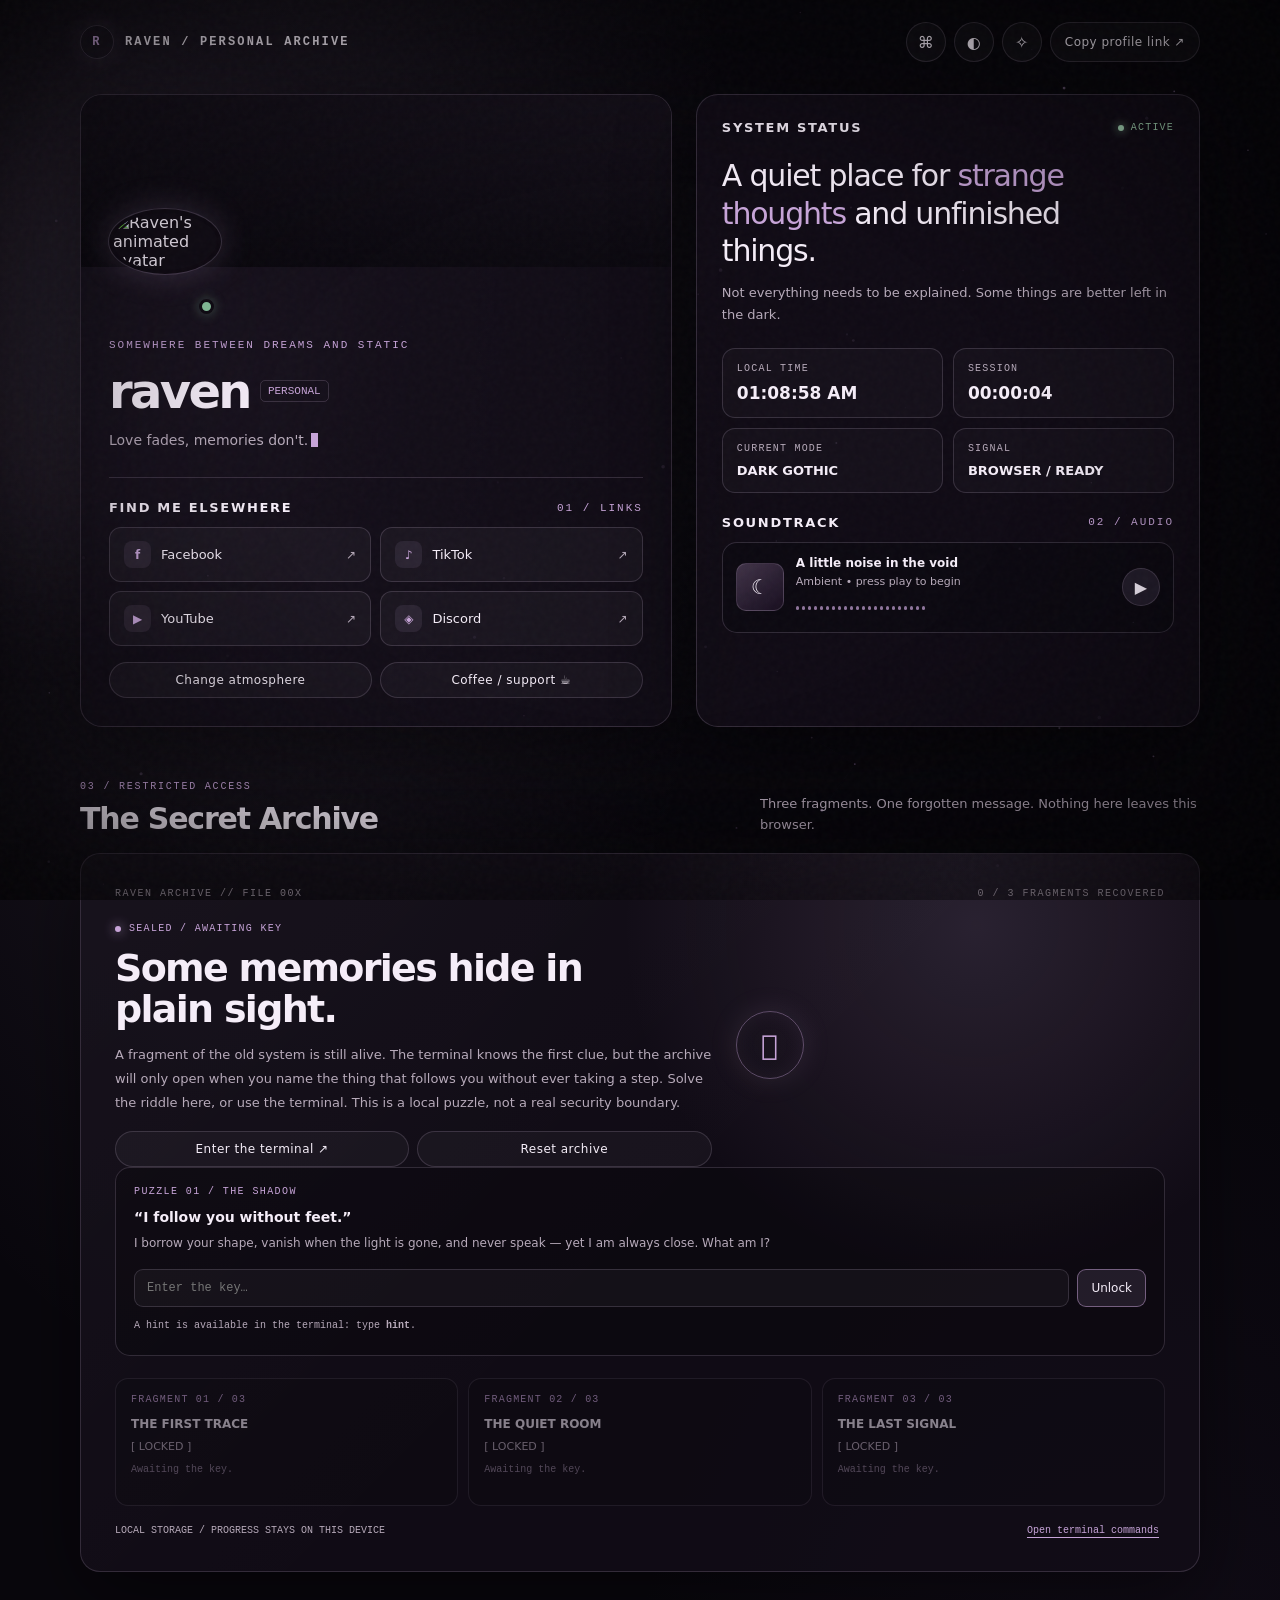
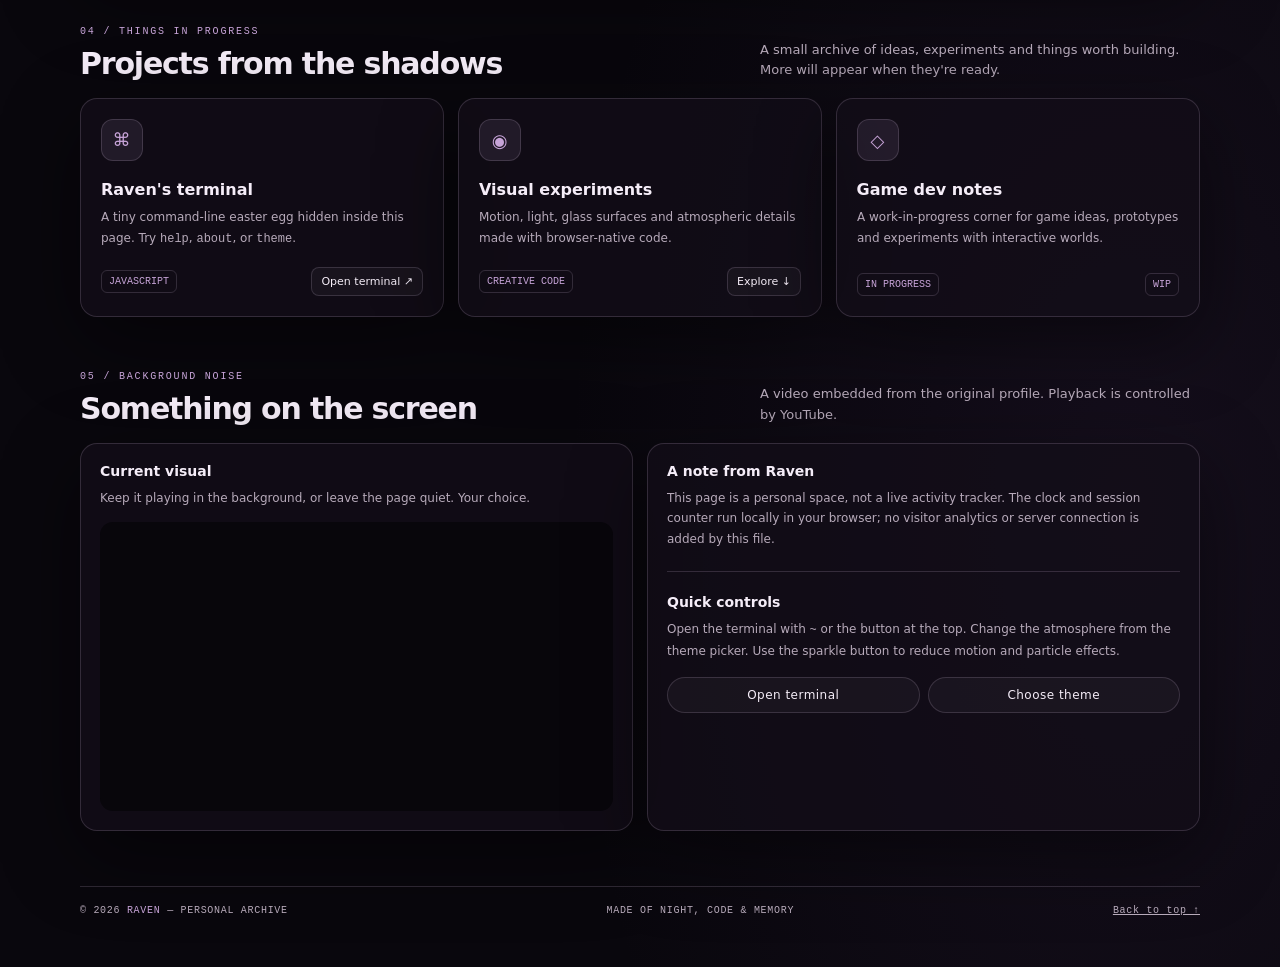
==== commit 732eadcf: "Update index.html" ====
--- a/index.html
+++ b/index.html
@@ -4,93 +4,58 @@
 <meta charset="UTF-8">
 <meta name="viewport" content="width=device-width, initial-scale=1">
 <meta name="theme-color" content="#09070d">
-<meta name="description" content="Raven — Secret Archive. Classified logs, cryptic interactive terminal, and cinematic visuals.">
-<title>Raven — Secret Archive // Classified Void</title>
+<meta name="description" content="Raven — a personal corner of the internet.">
+<title>Raven — Into the Void</title>
 <style>
 :root{
   color-scheme:dark;
-  --bg:#08060c; --panel:rgba(18,13,23,.78); --panel-strong:rgba(12,8,16,.96);
+  --bg:#09070d; --panel:rgba(19,14,24,.76); --panel-strong:rgba(14,10,18,.94);
   --text:#f5edf8; --muted:#b7aaba; --accent:#c7a4d8; --accent-rgb:199,164,216;
-  --line:rgba(223,199,235,.18); --shadow:0 24px 80px rgba(0,0,0,.55);
+  --line:rgba(223,199,235,.17); --shadow:0 24px 80px rgba(0,0,0,.48);
   --radius:22px; --mono:"SFMono-Regular",Consolas,"Liberation Mono",monospace;
-  --glitch-red: rgba(255, 60, 100, 0.8);
-  --glitch-cyan: rgba(0, 230, 255, 0.8);
 }
 *{box-sizing:border-box}
 html{scroll-behavior:smooth}
 body{
   margin:0; min-height:100vh; color:var(--text);
   background:
-    radial-gradient(ellipse at 18% 12%,rgba(var(--accent-rgb),.15),transparent 34%),
-    radial-gradient(ellipse at 88% 82%,rgba(71,46,91,.24),transparent 38%),var(--bg);
+    radial-gradient(ellipse at 18% 12%,rgba(var(--accent-rgb),.12),transparent 34%),
+    radial-gradient(ellipse at 88% 82%,rgba(71,46,91,.20),transparent 35%),var(--bg);
   font-family:Inter,ui-sans-serif,system-ui,-apple-system,BlinkMacSystemFont,"Segoe UI",sans-serif;
   overflow-x:hidden;
-  transition: background 0.5s ease;
 }
 body::before{
-  content:"";position:fixed;inset:0;pointer-events:none;z-index:-1;opacity:.22;
+  content:"";position:fixed;inset:0;pointer-events:none;z-index:-1;opacity:.2;
   background-image:url("https://www.transparenttextures.com/patterns/stardust.png");
 }
-
-/* Mouse Interactive Glow Light */
-.cursor-light{
-  position:fixed;inset:0;pointer-events:none;z-index:2;
-  background:radial-gradient(600px circle at var(--mouse-x, 50%) var(--mouse-y, 50%), rgba(var(--accent-rgb), 0.08), transparent 60%);
-  transition:opacity 0.3s ease;
-}
-
 button,a{font:inherit}
 button{color:inherit}
 a{color:inherit}
 button:focus-visible,a:focus-visible,input:focus-visible{outline:2px solid var(--accent);outline-offset:4px}
 ::selection{background:var(--accent);color:#100b14}
-
 #particleCanvas{position:fixed;inset:0;width:100%;height:100%;pointer-events:none;z-index:-1}
 .noise{position:fixed;inset:0;pointer-events:none;z-index:5;opacity:.045;background-image:url("data:image/svg+xml,%3Csvg viewBox='0 0 180 180' xmlns='http://www.w3.org/2000/svg'%3E%3Cfilter id='n'%3E%3CfeTurbulence type='fractalNoise' baseFrequency='.9' numOctaves='3' stitchTiles='stitch'/%3E%3C/filter%3E%3Crect width='100%25' height='100%25' filter='url(%23n)' opacity='.55'/%3E%3C/svg%3E")}
-
-/* CRT Scanline Overlay Effect for Archive aesthetic */
-.scanlines{
-  position:fixed;inset:0;pointer-events:none;z-index:4;
-  background:linear-gradient(rgba(18,16,26,0) 50%, rgba(0,0,0,0.25) 50%);
-  background-size:100% 4px;
-  opacity:0.35;
-}
-
-.site-shell{width:min(1120px,calc(100% - 36px));margin:0 auto;padding:22px 0 52px;position:relative;z-index:6}
+.site-shell{width:min(1120px,calc(100% - 36px));margin:0 auto;padding:22px 0 52px}
 .topbar{display:flex;align-items:center;justify-content:space-between;gap:16px;margin-bottom:32px}
 .brand{display:flex;align-items:center;gap:11px;text-decoration:none;letter-spacing:.18em;font:600 12px var(--mono);text-transform:uppercase}
-.brand-mark{display:grid;place-items:center;width:34px;height:34px;border:1px solid var(--line);border-radius:50%;color:var(--accent);box-shadow:0 0 24px rgba(var(--accent-rgb),.14);transition:transform 0.4s ease}
-.brand:hover .brand-mark{transform:rotate(180deg) scale(1.1);border-color:var(--accent)}
+.brand-mark{display:grid;place-items:center;width:34px;height:34px;border:1px solid var(--line);border-radius:50%;color:var(--accent);box-shadow:0 0 24px rgba(var(--accent-rgb),.14)}
 .top-actions{display:flex;gap:8px;flex-wrap:wrap;justify-content:flex-end}
 .icon-btn,.pill-btn,.social-link,.project-link{
   border:1px solid var(--line);background:rgba(255,255,255,.035);text-decoration:none;
-  transition:transform .25s cubic-bezier(.16,1,.3,1),border-color .25s ease,background .25s ease, box-shadow .25s ease;
+  transition:transform .2s ease,border-color .2s ease,background .2s ease;
 }
 .icon-btn,.pill-btn{cursor:pointer}
-.icon-btn:hover,.pill-btn:hover,.social-link:hover,.project-link:hover{
-  transform:translateY(-3px);
-  border-color:rgba(var(--accent-rgb),.65);
-  background:rgba(var(--accent-rgb),.1);
-  box-shadow:0 8px 30px rgba(var(--accent-rgb),.18);
-}
+.icon-btn:hover,.pill-btn:hover,.social-link:hover,.project-link:hover{transform:translateY(-2px);border-color:rgba(var(--accent-rgb),.65);background:rgba(var(--accent-rgb),.08)}
 .icon-btn{width:40px;height:40px;border-radius:50%;display:grid;place-items:center;font-size:16px}
 .pill-btn{border-radius:999px;padding:10px 14px;font-size:12px;letter-spacing:.04em}
-
 .hero{display:grid;grid-template-columns:minmax(0,1.08fr) minmax(300px,.92fr);gap:24px;align-items:stretch}
-.glass{
-  border:1px solid var(--line);background:var(--panel);
-  backdrop-filter:blur(20px);-webkit-backdrop-filter:blur(20px);
-  box-shadow:var(--shadow);
-  transition:transform 0.4s cubic-bezier(.16,1,.3,1), border-color 0.3s ease;
-}
-.glass:hover{border-color:rgba(var(--accent-rgb),.38)}
+.glass{border:1px solid var(--line);background:var(--panel);backdrop-filter:blur(18px);-webkit-backdrop-filter:blur(18px);box-shadow:var(--shadow)}
 .profile-card{border-radius:var(--radius);overflow:hidden;position:relative}
 .banner{height:172px;background:#15101a url("https://files.catbox.moe/wn9u5w.gif") center 42%/cover no-repeat;position:relative}
 .banner::after{content:"";position:absolute;inset:0;background:linear-gradient(180deg,rgba(5,3,8,.04),rgba(9,7,13,.82))}
 .profile-content{padding:0 28px 28px;position:relative}
 .avatar-wrap{width:112px;height:112px;margin-top:-58px;position:relative;z-index:1}
-.avatar{width:112px;height:112px;object-fit:cover;border-radius:50%;border:4px solid #100b14;box-shadow:0 0 0 1px var(--line),0 0 34px rgba(var(--accent-rgb),.23);background:#120d16;transition:transform .4s ease}
-.avatar:hover{transform:scale(1.05) rotate(2deg)}
+.avatar{width:112px;height:112px;object-fit:cover;border-radius:50%;border:4px solid #100b14;box-shadow:0 0 0 1px var(--line),0 0 34px rgba(var(--accent-rgb),.23);background:#120d16}
 .online-dot{position:absolute;right:7px;bottom:7px;width:15px;height:15px;border-radius:50%;background:#8ac7a1;border:3px solid #100b14;box-shadow:0 0 12px rgba(138,199,161,.4)}
 .kicker{font:11px var(--mono);letter-spacing:.18em;text-transform:uppercase;color:var(--accent)}
 .name-row{display:flex;align-items:center;gap:10px;flex-wrap:wrap;margin-top:16px}
@@ -107,38 +72,29 @@
 .external{color:var(--muted);font-size:12px}
 .card-actions{display:flex;flex-wrap:wrap;gap:8px;margin-top:16px}
 .card-actions .pill-btn{flex:1;min-width:100px}
-
 .status-card{border-radius:var(--radius);padding:25px;display:flex;flex-direction:column;gap:22px;min-height:100%}
 .section-head{display:flex;align-items:center;justify-content:space-between;gap:12px}
 .section-title{margin:0;font-size:13px;font-weight:600;letter-spacing:.13em;text-transform:uppercase}
 .live-label{display:flex;align-items:center;gap:7px;color:#9ac9a9;font:10px var(--mono);letter-spacing:.12em;text-transform:uppercase}
-.live-label::before{content:"";width:6px;height:6px;background:#9ac9a9;border-radius:50%;box-shadow:0 0 10px #9ac9a9;animation:pulseLive 2s infinite}
-@keyframes pulseLive{0%{transform:scale(1);opacity:1}50%{transform:scale(1.6);opacity:.4}100%{transform:scale(1);opacity:1}}
+.live-label::before{content:"";width:6px;height:6px;background:#9ac9a9;border-radius:50%;box-shadow:0 0 10px #9ac9a9}
 .status-intro{font-size:clamp(22px,3vw,30px);line-height:1.25;letter-spacing:-.04em;margin:0;max-width:360px}
-.status-intro em{font-style:normal;color:var(--accent);text-shadow:0 0 20px rgba(var(--accent-rgb),.4)}
+.status-intro em{font-style:normal;color:var(--accent)}
 .status-note{color:var(--muted);font-size:13px;line-height:1.7;margin:-10px 0 0}
 .stat-grid{display:grid;grid-template-columns:1fr 1fr;gap:10px}
-.stat{padding:14px;border:1px solid var(--line);border-radius:13px;background:rgba(255,255,255,.025);min-width:0;transition:border-color .2s}
-.stat:hover{border-color:rgba(var(--accent-rgb),.4)}
+.stat{padding:14px;border:1px solid var(--line);border-radius:13px;background:rgba(255,255,255,.025);min-width:0}
 .stat-label{font:10px var(--mono);letter-spacing:.12em;color:var(--muted);text-transform:uppercase}
 .stat-value{margin-top:9px;font-size:17px;font-weight:600;white-space:nowrap;overflow:hidden;text-overflow:ellipsis}
 .stat-value.small{font-size:13px}
-
-.music-panel{border:1px solid var(--line);border-radius:15px;padding:13px;display:grid;grid-template-columns:48px minmax(0,1fr) auto;align-items:center;gap:12px;background:rgba(0,0,0,.25);position:relative;overflow:hidden}
-.music-panel::after{content:"";position:absolute;inset:0;background:linear-gradient(90deg,transparent,rgba(var(--accent-rgb),.05),transparent);transform:translateX(-100%);animation:shinePanel 6s infinite}
-@keyframes shinePanel{100%{transform:translateX(100%)}}
-.album-art{width:48px;height:48px;border-radius:10px;display:grid;place-items:center;background:linear-gradient(145deg,rgba(var(--accent-rgb),.28),rgba(30,17,37,.7));border:1px solid var(--line);font-size:20px;transition:transform 0.3s}
-.music-panel:hover .album-art{transform:rotate(10deg) scale(1.05)}
+.music-panel{border:1px solid var(--line);border-radius:15px;padding:13px;display:grid;grid-template-columns:48px minmax(0,1fr) auto;align-items:center;gap:12px;background:rgba(0,0,0,.15)}
+.album-art{width:48px;height:48px;border-radius:10px;display:grid;place-items:center;background:linear-gradient(145deg,rgba(var(--accent-rgb),.28),rgba(30,17,37,.7));border:1px solid var(--line);font-size:20px}
 .track-title{font-size:12px;font-weight:600;overflow:hidden;text-overflow:ellipsis;white-space:nowrap}
 .track-subtitle{margin-top:5px;color:var(--muted);font-size:11px}
-.play-btn{width:38px;height:38px;border-radius:50%;border:1px solid var(--line);background:rgba(var(--accent-rgb),.12);cursor:pointer;transition:all .2s}
-.play-btn:hover{background:var(--accent);color:#100b14;transform:scale(1.1)}
-.visualizer{height:22px;display:flex;align-items:center;gap:3px;margin-top:9px;opacity:.85}
+.play-btn{width:38px;height:38px;border-radius:50%;border:1px solid var(--line);background:rgba(var(--accent-rgb),.12);cursor:pointer}
+.visualizer{height:22px;display:flex;align-items:center;gap:3px;margin-top:9px;opacity:.7}
 .visualizer span{display:block;width:3px;height:4px;border-radius:5px;background:var(--accent);transition:height .08s linear}
 .visualizer.playing span{animation:wave .75s ease-in-out infinite alternate}
 .visualizer.playing span:nth-child(3n){animation-delay:-.5s}.visualizer.playing span:nth-child(2n){animation-delay:-.25s}
-@keyframes wave{from{height:3px}to{height:20px}}
-
+@keyframes wave{from{height:3px}to{height:17px}}
 .section{margin-top:54px}
 .section-heading{display:flex;align-items:end;justify-content:space-between;gap:20px;margin-bottom:17px}
 .eyebrow{font:10px var(--mono);color:var(--accent);letter-spacing:.18em;text-transform:uppercase;margin-bottom:9px}
@@ -146,8 +102,7 @@
 .section-description{font-size:13px;color:var(--muted);line-height:1.6;max-width:440px;margin:0}
 .project-grid{display:grid;grid-template-columns:repeat(3,minmax(0,1fr));gap:14px}
 .project-card{border-radius:17px;padding:20px;min-height:205px;display:flex;flex-direction:column;align-items:flex-start}
-.project-icon{display:grid;place-items:center;width:42px;height:42px;border-radius:12px;background:rgba(var(--accent-rgb),.1);border:1px solid var(--line);color:var(--accent);font-size:18px;transition:transform .3s}
-.project-card:hover .project-icon{transform:scale(1.1) rotate(-5deg)}
+.project-icon{display:grid;place-items:center;width:42px;height:42px;border-radius:12px;background:rgba(var(--accent-rgb),.1);border:1px solid var(--line);color:var(--accent);font-size:18px}
 .project-card h3{margin:19px 0 8px;font-size:16px}
 .project-card p{margin:0;color:var(--muted);font-size:12px;line-height:1.7}
 .project-meta{margin-top:auto;padding-top:18px;display:flex;align-items:center;justify-content:space-between;gap:8px;width:100%}
@@ -157,64 +112,39 @@
 .feature-card{border-radius:17px;padding:19px}
 .feature-card h3{margin:0 0 9px;font-size:14px}
 .feature-card p{margin:0;color:var(--muted);font-size:12px;line-height:1.7}
-.video-wrap{position:relative;overflow:hidden;border-radius:13px;margin-top:14px;aspect-ratio:16/9;background:#08060b;border:1px solid var(--line)}
+.video-wrap{position:relative;overflow:hidden;border-radius:13px;margin-top:14px;aspect-ratio:16/9;background:#08060b}
 .video-wrap iframe{position:absolute;inset:0;width:100%;height:100%;border:0}
-
-/* Secret Archive Encrypted Card */
-.classified-box{
-  border:1px dashed rgba(var(--accent-rgb),.4);
-  background:rgba(10,6,15,.6);
-  border-radius:12px; padding:12px; margin-top:12px;
-  font-family:var(--mono); font-size:11px; color:var(--accent);
-}
-.classified-box .cl-status{display:flex;justify-content:space-between;color:var(--muted);margin-bottom:6px;font-size:10px}
-
 .footer{display:flex;justify-content:space-between;align-items:center;gap:15px;flex-wrap:wrap;margin-top:55px;padding-top:18px;border-top:1px solid var(--line);color:var(--muted);font:10px var(--mono);letter-spacing:.07em}
 .footer strong{color:var(--accent);font-weight:500}
-
-.overlay{position:fixed;inset:0;z-index:20;background:rgba(3,2,5,.82);backdrop-filter:blur(16px);display:none;align-items:center;justify-content:center;padding:20px;animation:fadeIn .25s ease}
-@keyframes fadeIn{from{opacity:0}to{opacity:1}}
+.overlay{position:fixed;inset:0;z-index:20;background:rgba(3,2,5,.76);backdrop-filter:blur(12px);display:none;align-items:center;justify-content:center;padding:20px}
 .overlay.open{display:flex}
-.modal{width:min(620px,100%);max-height:min(78vh,720px);overflow:auto;background:var(--panel-strong);border:1px solid var(--line);border-radius:18px;box-shadow:var(--shadow);transform:translateY(10px);animation:slideUp .25s cubic-bezier(.16,1,.3,1) forwards}
-@keyframes slideUp{to{transform:translateY(0)}}
+.modal{width:min(620px,100%);max-height:min(78vh,720px);overflow:auto;background:var(--panel-strong);border:1px solid var(--line);border-radius:18px;box-shadow:var(--shadow)}
 .modal-head{display:flex;align-items:center;justify-content:space-between;gap:12px;padding:16px 18px;border-bottom:1px solid var(--line)}
 .modal-head h2{font:12px var(--mono);letter-spacing:.12em;text-transform:uppercase}
-.close-btn{width:32px;height:32px;border:1px solid var(--line);background:transparent;border-radius:99px;cursor:pointer;transition:background .2s;display:grid;place-items:center}
-.close-btn:hover{background:rgba(var(--accent-rgb),.2)}
-
+.close-btn{width:32px;height:32px;border:1px solid var(--line);background:transparent;border-radius:9px;cursor:pointer}
 .terminal-body{padding:18px;font:12px/1.8 var(--mono);color:#d8cce0}
 .terminal-welcome{color:var(--muted);margin-bottom:12px}
 .terminal-line{white-space:pre-wrap;overflow-wrap:anywhere}
 .terminal-line .prompt{color:var(--accent)}
-.terminal-line .error{color:#f87171}
-.terminal-line .success{color:#34d399}
-.terminal-line .secret{color:#f472b6;font-weight:bold}
 .terminal-form{display:flex;align-items:center;gap:8px;margin-top:12px}
 .terminal-form label{color:var(--accent)}
 .terminal-form input{flex:1;min-width:0;border:0;background:transparent;color:var(--text);font:inherit;outline:none}
 .terminal-hint{color:#8d7d94;font-size:10px;margin-top:12px}
-
 .qr-body{text-align:center;padding:22px}
-.qr-body img{display:block;width:min(200px,70%);aspect-ratio:1;object-fit:cover;border-radius:12px;margin:15px auto;border:1px solid var(--line);box-shadow:0 0 25px rgba(var(--accent-rgb),.2)}
+.qr-body img{display:block;width:min(200px,70%);aspect-ratio:1;object-fit:cover;border-radius:12px;margin:15px auto;border:1px solid var(--line)}
 .qr-body p{color:var(--muted);font-size:12px}
-
 .theme-options{display:grid;grid-template-columns:repeat(3,minmax(0,1fr));gap:10px;padding:18px}
-.theme-option{border:1px solid var(--line);border-radius:12px;padding:13px 10px;background:rgba(255,255,255,.025);cursor:pointer;text-align:left;transition:all .2s}
-.theme-option:hover{border-color:rgba(var(--accent-rgb),.6);background:rgba(var(--accent-rgb),.05)}
-.theme-option[aria-pressed="true"]{border-color:var(--accent);box-shadow:inset 0 0 0 1px var(--accent), 0 0 15px rgba(var(--accent-rgb),.2)}
+.theme-option{border:1px solid var(--line);border-radius:12px;padding:13px 10px;background:rgba(255,255,255,.025);cursor:pointer;text-align:left}
+.theme-option[aria-pressed="true"]{border-color:var(--accent);box-shadow:inset 0 0 0 1px var(--accent)}
 .theme-swatch{height:38px;border-radius:7px;margin-bottom:10px;background:linear-gradient(135deg,#0b080f,#543b61)}
 .theme-option:nth-child(2) .theme-swatch{background:linear-gradient(135deg,#05070d,#243c50)}
 .theme-option:nth-child(3) .theme-swatch{background:linear-gradient(135deg,#14080d,#6b2638)}
 .theme-option strong{display:block;font-size:12px}.theme-option small{display:block;color:var(--muted);font-size:10px;margin-top:4px}
-
-.toast{position:fixed;left:50%;bottom:22px;transform:translate(-50%,12px);opacity:0;pointer-events:none;z-index:30;border:1px solid var(--line);background:var(--panel-strong);padding:10px 14px;border-radius:999px;font:11px var(--mono);transition:opacity .2s,transform .2s;box-shadow:0 10px 30px rgba(0,0,0,.5)}
+.toast{position:fixed;left:50%;bottom:22px;transform:translate(-50%,12px);opacity:0;pointer-events:none;z-index:30;border:1px solid var(--line);background:var(--panel-strong);padding:10px 14px;border-radius:999px;font:11px var(--mono);transition:opacity .2s,transform .2s}
 .toast.show{opacity:1;transform:translate(-50%,0)}
-
 .reduce-motion *, .reduce-motion *::before, .reduce-motion *::after{animation-duration:.01ms!important;animation-iteration-count:1!important;scroll-behavior:auto!important;transition-duration:.01ms!important}
-
 body.theme-void{--bg:#070a10;--panel:rgba(10,16,24,.78);--panel-strong:rgba(7,11,17,.97);--accent:#9bc9e7;--accent-rgb:155,201,231}
 body.theme-blood{--bg:#100609;--panel:rgba(28,10,15,.78);--panel-strong:rgba(17,6,10,.97);--accent:#e2a1ad;--accent-rgb:226,161,173}
-
 @media(max-width:850px){.hero{grid-template-columns:1fr}.status-card{min-height:auto}.project-grid{grid-template-columns:repeat(2,minmax(0,1fr))}.project-card:last-child{grid-column:span 2}}
 @media(max-width:560px){
  .site-shell{width:min(100% - 22px,480px);padding-top:12px}
@@ -226,17 +156,60 @@
  .footer{margin-top:38px}
 }
 @media(prefers-reduced-motion:reduce){*,*::before,*::after{animation-duration:.01ms!important;animation-iteration-count:1!important;scroll-behavior:auto!important;transition-duration:.01ms!important}#particleCanvas{display:none}}
+
+/* Cinematic layers + Secret Archive */
+body::after{content:"";position:fixed;inset:0;pointer-events:none;z-index:4;background:radial-gradient(ellipse at center,transparent 42%,rgba(0,0,0,.44) 100%);box-shadow:inset 0 0 12vw rgba(0,0,0,.42)}
+.cinematic-grid{position:fixed;inset:0;pointer-events:none;z-index:3;opacity:.12;background:linear-gradient(transparent 96%,rgba(var(--accent-rgb),.18) 100%);background-size:100% 4px;mask-image:linear-gradient(to bottom,transparent,black 18%,black 82%,transparent)}
+.ambient-orb{position:fixed;pointer-events:none;z-index:-1;width:38vw;height:38vw;max-width:520px;max-height:520px;min-width:220px;min-height:220px;border-radius:50%;filter:blur(72px);opacity:.09;background:var(--accent);top:10%;left:-14%;animation:orbDrift 22s ease-in-out infinite alternate}
+@keyframes orbDrift{from{transform:translate3d(0,0,0) scale(.88)}to{transform:translate3d(28vw,18vh,0) scale(1.18)}}
+.topbar,.hero,.section,.footer{animation:riseIn .8s both;animation-timing-function:cubic-bezier(.2,.75,.25,1)}
+.hero{animation-delay:.08s}.section:nth-of-type(2){animation-delay:.14s}.section:nth-of-type(3){animation-delay:.2s}.footer{animation-delay:.25s}
+@keyframes riseIn{from{opacity:0;transform:translateY(16px)}to{opacity:1;transform:translateY(0)}}
+.archive-shell{position:relative;overflow:hidden;border-radius:20px;padding:clamp(20px,4vw,34px);isolation:isolate}
+.archive-shell::before{content:"";position:absolute;inset:-1px;z-index:-1;background:radial-gradient(circle at 80% 10%,rgba(var(--accent-rgb),.14),transparent 32%),linear-gradient(135deg,rgba(255,255,255,.025),transparent 55%)}
+.archive-topline{display:flex;align-items:center;justify-content:space-between;gap:14px;flex-wrap:wrap;font:10px var(--mono);letter-spacing:.15em;color:var(--muted);text-transform:uppercase}
+.archive-seal{display:grid;place-items:center;width:68px;height:68px;border:1px solid rgba(var(--accent-rgb),.4);border-radius:50%;font-size:28px;color:var(--accent);box-shadow:0 0 30px rgba(var(--accent-rgb),.12),inset 0 0 20px rgba(var(--accent-rgb),.06);animation:sealPulse 5s ease-in-out infinite}
+@keyframes sealPulse{50%{box-shadow:0 0 48px rgba(var(--accent-rgb),.24),inset 0 0 28px rgba(var(--accent-rgb),.1);transform:rotate(8deg)}}
+.archive-layout{display:grid;grid-template-columns:minmax(0,1fr) minmax(250px,.72fr);gap:24px;align-items:center;margin-top:24px}
+.archive-copy h3{font-size:clamp(24px,4vw,38px);letter-spacing:-.045em;line-height:1.08;margin:0 0 13px;max-width:560px}
+.archive-copy p{font-size:13px;line-height:1.85;color:var(--muted);max-width:600px;margin:0}
+.archive-status{display:flex;align-items:center;gap:8px;color:var(--accent);font:10px var(--mono);letter-spacing:.13em;text-transform:uppercase;margin-bottom:14px}
+.archive-status::before{content:"";width:6px;height:6px;border-radius:50%;background:var(--accent);box-shadow:0 0 12px var(--accent)}
+.puzzle-box{border:1px solid var(--line);border-radius:15px;padding:18px;background:rgba(0,0,0,.2);position:relative}
+.puzzle-index{font:10px var(--mono);letter-spacing:.14em;color:var(--accent);text-transform:uppercase}
+.puzzle-box h4{font-size:14px;margin:12px 0 8px}
+.puzzle-box p{font-size:12px;color:var(--muted);line-height:1.75;margin:0 0 15px}
+.puzzle-form{display:flex;gap:8px}
+.puzzle-form input{min-width:0;flex:1;background:rgba(255,255,255,.035);border:1px solid var(--line);border-radius:9px;padding:11px 12px;color:var(--text);font:12px var(--mono)}
+.puzzle-form button{border:1px solid rgba(var(--accent-rgb),.5);border-radius:9px;background:rgba(var(--accent-rgb),.12);padding:0 13px;cursor:pointer;font-size:12px}
+.puzzle-feedback{min-height:20px;margin-top:10px;color:var(--muted);font:10px/1.7 var(--mono)}
+.archive-fragments{display:grid;grid-template-columns:repeat(3,minmax(0,1fr));gap:10px;margin-top:22px}
+.fragment{position:relative;min-height:128px;border:1px solid var(--line);border-radius:13px;padding:15px;background:rgba(0,0,0,.16);opacity:.52;transition:opacity .4s,border-color .4s,transform .4s;overflow:hidden}
+.fragment.unlocked{opacity:1;border-color:rgba(var(--accent-rgb),.5);transform:translateY(-2px);background:linear-gradient(145deg,rgba(var(--accent-rgb),.09),rgba(0,0,0,.14))}
+.fragment .fragment-no{font:10px var(--mono);color:var(--accent);letter-spacing:.12em}
+.fragment h4{font-size:12px;margin:12px 0 7px}
+.fragment p{font-size:11px;line-height:1.7;color:var(--muted);margin:0}
+.fragment .fragment-lock{font:10px var(--mono);color:#8d7d94}
+.archive-final{display:none;margin-top:14px;padding:20px;border:1px solid rgba(var(--accent-rgb),.45);border-radius:14px;background:rgba(var(--accent-rgb),.06);text-align:center}
+.archive-final.show{display:block;animation:revealFinal .9s both}
+.archive-final .final-mark{font-size:24px;color:var(--accent)}
+.archive-final blockquote{margin:12px auto 0;max-width:620px;font-size:clamp(16px,2.5vw,23px);line-height:1.55;letter-spacing:-.02em}
+@keyframes revealFinal{from{opacity:0;filter:blur(10px);transform:translateY(12px)}to{opacity:1;filter:blur(0);transform:translateY(0)}}
+.archive-foot{display:flex;justify-content:space-between;align-items:center;gap:12px;flex-wrap:wrap;margin-top:18px;color:var(--muted);font:10px var(--mono)}
+.archive-foot button{background:transparent;border:0;color:var(--accent);cursor:pointer;text-decoration:underline;text-underline-offset:4px}
+.terminal-welcome .warning{color:#d9a9b6}
+@media(max-width:760px){.archive-layout{grid-template-columns:1fr}.archive-seal{width:56px;height:56px}.archive-fragments{grid-template-columns:1fr}.fragment{min-height:0}.fragment h4{margin-top:8px}}
+@media(prefers-reduced-motion:reduce){.ambient-orb,.archive-seal,.topbar,.hero,.section,.footer{animation:none!important}}
+
 </style>
 </head>
 <body>
-<div class="cursor-light" aria-hidden="true"></div>
-<div class="scanlines" aria-hidden="true"></div>
 <canvas id="particleCanvas" aria-hidden="true"></canvas>
 <div class="noise" aria-hidden="true"></div>
-
+<div class="cinematic-grid" aria-hidden="true"></div><div class="ambient-orb" aria-hidden="true"></div>
 <div class="site-shell">
   <header class="topbar">
-    <a class="brand" href="#home" aria-label="Raven home"><span class="brand-mark">R</span><span>RAVEN / SECRET ARCHIVE</span></a>
+    <a class="brand" href="#home" aria-label="Raven home"><span class="brand-mark">R</span><span>RAVEN / PERSONAL ARCHIVE</span></a>
     <nav class="top-actions" aria-label="Quick actions">
       <button class="icon-btn" id="openTerminal" aria-label="Open secret terminal" title="Secret terminal (~)">⌘</button>
       <button class="icon-btn" id="openThemes" aria-label="Choose theme" title="Change theme">◐</button>
@@ -255,7 +228,7 @@
             <span class="online-dot" aria-label="Page active"></span>
           </div>
           <div class="kicker" style="margin-top:18px">Somewhere between dreams and static</div>
-          <div class="name-row"><h1>raven</h1><span class="verified">ARCHIVE ACTIVE</span></div>
+          <div class="name-row"><h1>raven</h1><span class="verified">PERSONAL</span></div>
           <p class="bio"><span id="bioText">Love fades, memories don't.</span><span class="caret" aria-hidden="true"></span></p>
           <div class="divider"></div>
           <div class="section-head" style="margin-bottom:12px"><h2 class="section-title">Find me elsewhere</h2><span class="kicker">01 / LINKS</span></div>
@@ -273,21 +246,15 @@
       </article>
 
       <aside class="status-card glass" aria-label="Live status">
-        <div class="section-head"><h2 class="section-title">System status</h2><span class="live-label">ARCHIVE ENCRYPTED</span></div>
-        <p class="status-intro">A quiet place for <em>strange thoughts</em> and hidden logs.</p>
-        <p class="status-note">Explore the hidden terminal puzzles to decrypt secret archive files.</p>
+        <div class="section-head"><h2 class="section-title">System status</h2><span class="live-label">ACTIVE</span></div>
+        <p class="status-intro">A quiet place for <em>strange thoughts</em> and unfinished things.</p>
+        <p class="status-note">Not everything needs to be explained. Some things are better left in the dark.</p>
         <div class="stat-grid">
           <div class="stat"><div class="stat-label">Local time</div><div class="stat-value" id="localTime">--:--:--</div></div>
           <div class="stat"><div class="stat-label">Session</div><div class="stat-value" id="sessionTime">00:00:00</div></div>
           <div class="stat"><div class="stat-label">Current mode</div><div class="stat-value small" id="currentTheme">DARK GOTHIC</div></div>
-          <div class="stat"><div class="stat-label">Decrypted Logs</div><div class="stat-value small" id="unlockedCount">0 / 3 UNLOCKED</div></div>
+          <div class="stat"><div class="stat-label">Signal</div><div class="stat-value small" id="signalState">STABLE / LOCAL</div></div>
         </div>
-
-        <div class="classified-box">
-          <div class="cl-status"><span>ENCRYPTED MEMORY #001</span><span>[LOCKED]</span></div>
-          <div id="classifiedPreview">Hint: Find the cipher key in the terminal with command `puzzle`.</div>
-        </div>
-
         <div>
           <div class="section-head" style="margin-bottom:12px"><h2 class="section-title">Soundtrack</h2><span class="kicker">02 / AUDIO</span></div>
           <div class="music-panel">
@@ -299,40 +266,74 @@
             </div>
             <button class="play-btn" id="musicToggle" aria-label="Play music" title="Play or pause music">▶</button>
           </div>
-          <audio id="music" loop preload="none" crossorigin="anonymous">
+          <audio id="music" loop preload="none">
             <source src="https://files.catbox.moe/49slbb.mp3" type="audio/mpeg">
           </audio>
         </div>
       </aside>
     </section>
 
+
+    <section class="section" id="archive">
+      <div class="section-heading">
+        <div><div class="eyebrow">03 / Restricted access</div><h2>The Secret Archive</h2></div>
+        <p class="section-description">Three fragments. One forgotten message. Nothing here leaves this browser.</p>
+      </div>
+      <div class="archive-shell glass">
+        <div class="archive-topline"><span>RAVEN ARCHIVE // FILE 00X</span><span id="archiveProgress">0 / 3 FRAGMENTS RECOVERED</span></div>
+        <div class="archive-layout">
+          <div class="archive-copy">
+            <div class="archive-status" id="archiveStatus">SEALED / AWAITING KEY</div>
+            <h3>Some memories hide in plain sight.</h3>
+            <p>A fragment of the old system is still alive. The terminal knows the first clue, but the archive will only open when you name the thing that follows you without ever taking a step. Solve the riddle here, or use the terminal. This is a local puzzle, not a real security boundary.</p>
+            <div class="card-actions"><button class="pill-btn" data-open-terminal>Enter the terminal ↗</button><button class="pill-btn" id="resetArchive">Reset archive</button></div>
+          </div>
+          <div class="archive-seal" aria-hidden="true">𓂀</div>
+        </div>
+        <div class="puzzle-box" id="puzzleBox">
+          <div class="puzzle-index">PUZZLE 01 / THE SHADOW</div>
+          <h4>“I follow you without feet.”</h4>
+          <p>I borrow your shape, vanish when the light is gone, and never speak — yet I am always close. What am I?</p>
+          <form class="puzzle-form" id="puzzleForm"><input id="puzzleAnswer" aria-label="Riddle answer" autocomplete="off" placeholder="Enter the key…" maxlength="40"><button type="submit">Unlock</button></form>
+          <div class="puzzle-feedback" id="puzzleFeedback" role="status" aria-live="polite">A hint is available in the terminal: type <strong>hint</strong>.</div>
+        </div>
+        <div class="archive-fragments" aria-label="Recovered archive fragments">
+          <article class="fragment" id="fragment1"><div class="fragment-no">FRAGMENT 01 / 03</div><h4>THE FIRST TRACE</h4><p class="fragment-content">[ LOCKED ]</p><span class="fragment-lock">Awaiting the key.</span></article>
+          <article class="fragment" id="fragment2"><div class="fragment-no">FRAGMENT 02 / 03</div><h4>THE QUIET ROOM</h4><p class="fragment-content">[ LOCKED ]</p><span class="fragment-lock">Awaiting the key.</span></article>
+          <article class="fragment" id="fragment3"><div class="fragment-no">FRAGMENT 03 / 03</div><h4>THE LAST SIGNAL</h4><p class="fragment-content">[ LOCKED ]</p><span class="fragment-lock">Awaiting the key.</span></article>
+        </div>
+        <div class="archive-final" id="archiveFinal"><div class="final-mark">✦</div><div class="eyebrow" style="margin-top:8px">ARCHIVE MESSAGE / DECLASSIFIED</div><blockquote>“The night keeps no promises. It only gives your quietest thoughts a place to exist.”</blockquote></div>
+        <div class="archive-foot"><span id="archiveFootnote">LOCAL STORAGE / PROGRESS STAYS ON THIS DEVICE</span><button id="openArchiveTerminal">Open terminal commands</button></div>
+      </div>
+    </section>
+
     <section class="section" id="projects">
       <div class="section-heading">
-        <div><div class="eyebrow">03 / Things in progress</div><h2>Projects from the shadows</h2></div>
-        <p class="section-description">A small archive of ideas, experiments and hidden secrets. Type terminal commands to decrypt more.</p>
+        <div><div class="eyebrow">04 / Things in progress</div><h2>Projects from the shadows</h2></div>
+        <p class="section-description">A small archive of ideas, experiments and things worth building. More will appear when they're ready.</p>
       </div>
       <div class="project-grid">
         <article class="project-card glass">
-          <div class="project-icon">⌘</div><h3>Raven's Terminal</h3>
-          <p>An interactive cipher terminal. Commands: <code>help</code>, <code>puzzle</code>, <code>logs</code>, <code>unlock</code>.</p>
-          <div class="project-meta"><span class="tag">CLASSIFIED</span><button class="project-link" data-open-terminal>Open terminal ↗</button></div>
+          <div class="project-icon">⌘</div><h3>Raven's terminal</h3>
+          <p>A tiny command-line easter egg hidden inside this page. Try <code>help</code>, <code>about</code>, or <code>theme</code>.</p>
+          <div class="project-meta"><span class="tag">JAVASCRIPT</span><button class="project-link" data-open-terminal>Open terminal ↗</button></div>
         </article>
         <article class="project-card glass">
-          <div class="project-icon">◉</div><h3>Audio-Visual Matrix</h3>
-          <p>Cinematic audio reactivity and particle constellation physics reacting to music and cursor.</p>
+          <div class="project-icon">◉</div><h3>Visual experiments</h3>
+          <p>Motion, light, glass surfaces and atmospheric details made with browser-native code.</p>
           <div class="project-meta"><span class="tag">CREATIVE CODE</span><a class="project-link" href="#soundtrack">Explore ↓</a></div>
         </article>
         <article class="project-card glass">
-          <div class="project-icon">◇</div><h3>Secret Archives</h3>
-          <p>Decryption logs hidden behind cryptic locks. Solve terminal riddles to read Raven's notes.</p>
-          <div class="project-meta"><span class="tag">LOCKED LOGS</span><button class="project-link" data-open-terminal>Solve Riddles ↗</button></div>
+          <div class="project-icon">◇</div><h3>Game dev notes</h3>
+          <p>A work-in-progress corner for game ideas, prototypes and experiments with interactive worlds.</p>
+          <div class="project-meta"><span class="tag">IN PROGRESS</span><span class="tag">WIP</span></div>
         </article>
       </div>
     </section>
 
     <section class="section" id="soundtrack">
       <div class="section-heading">
-        <div><div class="eyebrow">04 / Background noise</div><h2>Something on the screen</h2></div>
+        <div><div class="eyebrow">05 / Background noise</div><h2>Something on the screen</h2></div>
         <p class="section-description">A video embedded from the original profile. Playback is controlled by YouTube.</p>
       </div>
       <div class="feature-grid">
@@ -342,26 +343,26 @@
         </article>
         <article class="feature-card glass">
           <h3>A note from Raven</h3>
-          <p>This page is an interactive secret archive. Local browser storage keeps track of your solved ciphers and decrypted logs without external cookies.</p>
+          <p>This page is a personal space, not a live activity tracker. The clock and session counter run locally in your browser; no visitor analytics or server connection is added by this file.</p>
           <div class="divider"></div>
-          <h3>Quick controls</h3><p>Open terminal with <code>~</code> key. Use <code>puzzle</code> to get a clue. Change atmosphere anytime with the theme selector.</p>
+          <h3>Quick controls</h3><p>Open the terminal with <code>~</code> or the button at the top. Change the atmosphere from the theme picker. Use the sparkle button to reduce motion and particle effects.</p>
           <div class="card-actions"><button class="pill-btn" data-open-terminal>Open terminal</button><button class="pill-btn" id="openThemes2">Choose theme</button></div>
         </article>
       </div>
     </section>
   </main>
 
-  <footer class="footer"><span>© <span id="year"></span> <strong>RAVEN</strong> — SECRET ARCHIVE</span><span>MADE OF NIGHT, CODE & MEMORY</span><a href="#home">Back to top ↑</a></footer>
+  <footer class="footer"><span>© <span id="year"></span> <strong>RAVEN</strong> — PERSONAL ARCHIVE</span><span>MADE OF NIGHT, CODE & MEMORY</span><a href="#home">Back to top ↑</a></footer>
 </div>
 
 <div class="overlay" id="terminalOverlay" role="dialog" aria-modal="true" aria-labelledby="terminalTitle">
   <div class="modal">
-    <div class="modal-head"><h2 id="terminalTitle">Raven.exe / Secret Terminal</h2><button class="close-btn" data-close="terminalOverlay" aria-label="Close terminal">×</button></div>
+    <div class="modal-head"><h2 id="terminalTitle">Raven.exe / terminal</h2><button class="close-btn" data-close="terminalOverlay" aria-label="Close terminal">×</button></div>
     <div class="terminal-body">
-      <div class="terminal-welcome">RAVEN ARCHIVE TERMINAL [CLASSIFIED MODE]<br>Type <span style="color:var(--accent)">help</span> for system commands or <span style="color:var(--accent)">puzzle</span> for current decipher challenge.</div>
+      <div class="terminal-welcome">RAVEN SYSTEM [local mode]<br>Type <span style="color:var(--accent)">help</span> to see available commands.<br><span class="warning">NOTICE: local simulation only — no remote system is contacted.</span></div>
       <div id="terminalOutput" aria-live="polite"></div>
       <form class="terminal-form" id="terminalForm"><label for="terminalInput">guest@raven:~$</label><input id="terminalInput" autocomplete="off" spellcheck="false" aria-label="Terminal command"><button class="close-btn" type="submit" aria-label="Run command">↵</button></form>
-      <div class="terminal-hint">Tip: Use ↑/↓ to browse command history. Solve riddles to unlock secret logs.</div>
+      <div class="terminal-hint">Tip: ↑/↓ recalls commands. Try <strong>hint</strong>, <strong>riddle</strong>, <strong>unlock shadow</strong>, or <strong>fragment 01</strong>.</div>
     </div>
   </div>
 </div>
@@ -395,11 +396,11 @@
   const $ = (selector, root = document) => root.querySelector(selector);
   const $$ = (selector, root = document) => [...root.querySelectorAll(selector)];
 
-  // Bio rotation animation
+  // Rotating bio, inserted as text (not HTML).
   const bioLines = [
     "Love fades, memories don't.",
     "True friends build on trust, not promises.",
-    "Somewhere between dreams and secrets."
+    "Somewhere between dreams and static."
   ];
   const bioEl = $("#bioText");
   let bioIndex = 0, charIndex = 0, deleting = false, bioTimer;
@@ -414,7 +415,7 @@
   }
   typeBio();
 
-  // Clock & session tracking
+  // Live local clock and elapsed page session.
   const startedAt = Date.now();
   const timeEl = $("#localTime"), sessionEl = $("#sessionTime");
   function updateTime() {
@@ -428,7 +429,7 @@
   updateTime(); window.setInterval(updateTime, 1000);
   $("#year").textContent = new Date().getFullYear();
 
-  // Theme Manager
+  // Theme selection, persisted locally in this browser.
   const themeNames = {gothic:"DARK GOTHIC",void:"COLD VOID",blood:"BLOOD MOON"};
   function applyTheme(theme) {
     if (!Object.hasOwn(themeNames, theme)) theme = "gothic";
@@ -441,8 +442,6 @@
   let savedTheme = "gothic";
   try { savedTheme = localStorage.getItem("raven-theme") || "gothic"; } catch (_) {}
   applyTheme(savedTheme);
-
-  // Overlay Controls
   function openOverlay(id) {
     const overlay = document.getElementById(id);
     if (!overlay) return;
@@ -475,104 +474,90 @@
     }
   });
 
-  // Secret Archive & Cipher Puzzles System
-  let unlocked = { log1: false, log2: false, log3: false };
-  try {
-    const savedUnlocked = localStorage.getItem("raven-unlocked");
-    if (savedUnlocked) unlocked = JSON.parse(savedUnlocked);
-  } catch (_) {}
-
-  function saveProgress() {
-    try { localStorage.setItem("raven-unlocked", JSON.stringify(unlocked)); } catch (_) {}
-    updateArchiveUI();
-  }
-
-  function updateArchiveUI() {
-    const count = Object.values(unlocked).filter(Boolean).length;
-    $("#unlockedCount").textContent = `${count} / 3 UNLOCKED`;
-    if (unlocked.log1) {
-      $("#classifiedPreview").textContent = "Log #001: 'Shadows are not the absence of light, but its silent reflection.'";
-    }
-  }
-  updateArchiveUI();
-
-  const riddles = [
-    { id: "log1", puzzle: "Riddle #1: What disappears the moment you say its name?", answer: "silence", key: "unlock silence" },
-    { id: "log2", puzzle: "Riddle #2: I have cities, but no houses. I have mountains, but no trees. What am I?", answer: "map", key: "unlock map" },
-    { id: "log3", puzzle: "Riddle #3: What feeds on code, breathes in dark mode, and never sleeps?", answer: "raven", key: "unlock raven" }
-  ];
-
-  // Interactive Terminal System
+  // Local terminal. Commands do not execute arbitrary JavaScript.
   const terminalForm = $("#terminalForm"), terminalInput = $("#terminalInput"), terminalOutput = $("#terminalOutput");
   const commandHistory = []; let historyIndex = 0;
-
   function terminalPrint(text, className = "") {
     const line = document.createElement("div");
     line.className = "terminal-line" + (className ? ` ${className}` : "");
     line.textContent = text; terminalOutput.appendChild(line);
     terminalOutput.scrollTop = terminalOutput.scrollHeight;
   }
-
+  const archiveFragments = [
+    "Some doors open only after you stop trying to force them.",
+    "Silence is not emptiness; sometimes it is a room waiting for a name.",
+    "You found this because you were willing to look twice."
+  ];
+  let recoveredFragments = new Set();
+  try {
+    const saved = JSON.parse(localStorage.getItem("raven-archive-fragments") || "[]");
+    if (Array.isArray(saved)) recoveredFragments = new Set(saved.filter(n => Number.isInteger(n) && n >= 1 && n <= 3));
+  } catch (_) {}
+  let archiveUnlocked = false;
+  try { archiveUnlocked = localStorage.getItem("raven-archive-key") === "accepted"; } catch (_) {}
+  function updateArchiveUI() {
+    recoveredFragments.forEach(n => {
+      const card = $(`#fragment${n}`);
+      if (!card) return;
+      card.classList.add("unlocked");
+      $(".fragment-content", card).textContent = archiveFragments[n - 1];
+      $(".fragment-lock", card).textContent = "Recovered / local record saved";
+    });
+    $("#archiveProgress").textContent = `${recoveredFragments.size} / 3 FRAGMENTS RECOVERED`;
+    $("#archiveStatus").textContent = recoveredFragments.size === 3 ? "ARCHIVE / MESSAGE DECLASSIFIED" : archiveUnlocked ? "KEY ACCEPTED / ARCHIVE OPEN" : "SEALED / AWAITING KEY";
+    $("#archiveFinal").classList.toggle("show", recoveredFragments.size === 3);
+    try { localStorage.setItem("raven-archive-fragments", JSON.stringify([...recoveredFragments])); } catch (_) {}
+  }
+  function unlockArchive(answer) {
+    if (String(answer).trim().toLowerCase().replace(/[.!?]+$/g, "") !== "shadow") return false;
+    archiveUnlocked = true;
+    try { localStorage.setItem("raven-archive-key", "accepted"); } catch (_) {}
+    $("#puzzleFeedback").textContent = "KEY ACCEPTED. The first seal is broken. Recover the three fragments from the terminal.";
+    $("#puzzleAnswer").value = "shadow";
+    $("#archiveStatus").textContent = "KEY ACCEPTED / ARCHIVE OPEN";
+    toast("Archive seal broken.");
+    return true;
+  }
+  function recoverFragment(n) {
+    if (!archiveUnlocked) return "ACCESS DENIED. Solve the riddle first: unlock shadow";
+    if (n < 1 || n > 3) return "Fragment index must be 01, 02, or 03.";
+    if (recoveredFragments.has(n)) return `Fragment ${String(n).padStart(2,"0")} already recovered.`;
+    recoveredFragments.add(n); updateArchiveUI();
+    return `Fragment ${String(n).padStart(2,"0")} recovered: ${archiveFragments[n - 1]}`;
+  }
   const commands = {
-    help: () => "Available Commands:\n  help      - Show command list\n  about     - About Raven Archive\n  puzzle    - Get current decryption riddle\n  unlock    - Usage: unlock <answer>\n  logs      - Display decrypted secret logs\n  socials   - Display social links\n  music     - Toggle background audio\n  theme     - Change current atmosphere\n  clear     - Clear terminal buffer",
-    about: () => "Raven Archive v2.5 — Encrypted local node. Built for silent thinkers and night wanderers.",
-    whoami: () => "guest@raven — Secret Archive clearance level 1",
-    socials: () => "Facebook: facebook.com/28OOO\nTikTok: @28x1o\nYouTube: @0ox0\nDiscord ID: 900581050256850984",
-    puzzle: () => {
-      const next = riddles.find(r => !unlocked[r.id]);
-      if (!next) return "All ciphers decrypted! Type 'logs' to read all classified entries.";
-      return `${next.puzzle}\n-> Decrypt with: unlock <your_answer>`;
-    },
-    logs: () => {
-      let msg = "=== CLASSIFIED LOGS ===\n";
-      msg += unlocked.log1 ? "[LOG 001]: Shadows are not the absence of light, but its silent reflection.\n" : "[LOG 001]: [LOCKED - Solve Riddle #1]\n";
-      msg += unlocked.log2 ? "[LOG 002]: The map is not the territory, but a key to lost places.\n" : "[LOG 002]: [LOCKED - Solve Riddle #2]\n";
-      msg += unlocked.log3 ? "[LOG 003]: Raven lives where static meets the stardust.\n" : "[LOG 003]: [LOCKED - Solve Riddle #3]\n";
-      return msg;
-    },
-    time: () => `Local system time: ${new Date().toLocaleString()}`,
-    theme: () => { openOverlay("themeOverlay"); return "Opening theme selector…"; },
-    music: () => { toggleMusic(); return `Audio status: ${music.paused ? "Paused" : "Playing"}.`; },
-    clear: () => { terminalOutput.replaceChildren(); return ""; }
+    help: () => "Commands: help, about, whoami, socials, projects, theme, music, time, hint, riddle, unlock shadow, fragment 01|02|03, remember, clear",
+    about: () => "Raven — a personal corner for code, games, music and memories. The archive is a local story, not a real protected vault.",
+    whoami: () => "guest@raven — visitor session (local only; no account is created)",
+    socials: () => "Facebook: facebook.com/28OOO | TikTok: @28x1o | YouTube: @0ox0 | Discord: 900581050256850984",
+    projects: () => "Projects: Secret Archive / terminal / visual experiments / game dev notes. Status: in progress.",
+    time: () => `Local time: ${new Date().toLocaleString()}`,
+    hint: () => "Look down, and it follows. Turn away from the light, and it disappears. It is not a ghost.",
+    riddle: () => "I follow you without feet, borrow your shape, and vanish in darkness. What am I?",
+    theme: () => { openOverlay("themeOverlay"); return "Opening atmosphere selector…"; },
+    music: () => { toggleMusic(); return `Music ${music.paused ? "paused" : "play requested"}.`; },
+    clear: () => { terminalOutput.replaceChildren(); return "Terminal cleared."; },
+    remember: () => recoveredFragments.size === 3 ? "All fragments recovered. The message is visible in the Secret Archive." : `The archive is incomplete: ${recoveredFragments.size}/3 fragments. Try: fragment 01, fragment 02, fragment 03.`,
+    "unlock shadow": () => unlockArchive("shadow") ? "KEY ACCEPTED. Archive access granted. Try: fragment 01" : "ACCESS DENIED."
   };
-
   terminalForm.addEventListener("submit", event => {
     event.preventDefault();
     const raw = terminalInput.value.trim();
     if (!raw) return;
-    terminalPrint(`guest@raven:~$ ${raw}`, "prompt");
+    terminalPrint(`guest@raven:~$ ${raw}`, "command");
     commandHistory.push(raw); historyIndex = commandHistory.length;
-
-    const parts = raw.split(" ");
-    const cmd = parts[0].toLowerCase();
-    const arg = parts.slice(1).join(" ").toLowerCase();
-
-    if (cmd === "unlock") {
-      if (!arg) {
-        terminalPrint("Usage: unlock <answer>", "error");
-      } else {
-        const currentRiddle = riddles.find(r => !unlocked[r.id]);
-        if (!currentRiddle) {
-          terminalPrint("All logs already unlocked! Type 'logs' to view them.", "success");
-        } else if (arg === currentRiddle.answer) {
-          unlocked[currentRiddle.id] = true;
-          saveProgress();
-          terminalPrint(`[ACCESS GRANTED] Decrypted entry ${currentRiddle.id.toUpperCase()}!`, "secret");
-          terminalPrint("Type 'logs' to view decrypted archives or 'puzzle' for the next cipher.", "success");
-          toast("Secret Log Decrypted!");
-        } else {
-          terminalPrint(`[ACCESS DENIED] Incorrect cipher key '${arg}'. Try again.`, "error");
-        }
-      }
-    } else if (commands[cmd]) {
-      const res = commands[cmd]();
-      if (res) terminalPrint(res);
+    const key = raw.toLowerCase().replace(/\s+/g, " ");
+    let result;
+    if (/^fragment\s+\d{1,2}$/.test(key)) {
+      result = recoverFragment(Number(key.split(/\s+/)[1]));
+    } else if (commands[key]) {
+      result = commands[key]();
     } else {
-      terminalPrint(`Command not recognized: '${cmd}'. Type 'help' for command list.`, "error");
+      result = `Command not found: ${raw}. Type "help" for available commands.`;
     }
+    if (result) terminalPrint(result);
     terminalInput.value = "";
   });
-
   terminalInput.addEventListener("keydown", event => {
     if (event.key === "ArrowUp") {
       event.preventDefault(); historyIndex = Math.max(0, historyIndex - 1);
@@ -582,31 +567,60 @@
       terminalInput.value = commandHistory[historyIndex] || "";
     }
   });
-
-  terminalPrint("Connected to Raven Secret Archive.", "secret");
-  terminalPrint("Type 'puzzle' to decrypt classified logs.", "prompt");
-
-  // Web Audio API & Visualizer System
+  terminalPrint("Connection established. Welcome to the void.", "prompt");
+
+  // Secret Archive puzzle, saved only in this browser.
+  $("#puzzleForm").addEventListener("submit", event => {
+    event.preventDefault();
+    const answer = $("#puzzleAnswer").value;
+    if (unlockArchive(answer)) {
+      $("#puzzleFeedback").textContent = "Correct. Open the terminal and recover fragments 01, 02, and 03.";
+    } else {
+      $("#puzzleFeedback").textContent = "The seal remains closed. Think about the shape that follows you in the light.";
+    }
+  });
+  $("#openArchiveTerminal").addEventListener("click", () => openOverlay("terminalOverlay"));
+  $("#resetArchive").addEventListener("click", () => {
+    recoveredFragments = new Set(); archiveUnlocked = false;
+    try { localStorage.removeItem("raven-archive-key"); localStorage.removeItem("raven-archive-fragments"); } catch (_) {}
+    $("#puzzleAnswer").value = "";
+    $("#puzzleFeedback").textContent = "Archive reset on this device. Hint: type hint in the terminal.";
+    $$(".fragment").forEach(card => {
+      card.classList.remove("unlocked");
+      $(".fragment-content", card).textContent = "[ LOCKED ]";
+      $(".fragment-lock", card).textContent = "Awaiting the key.";
+    });
+    updateArchiveUI();
+    toast("Archive reset on this device.");
+  });
+  if (archiveUnlocked) { $("#puzzleFeedback").textContent = "KEY ACCEPTED. Recover the three fragments from the terminal."; $("#puzzleAnswer").value = "shadow"; }
+  updateArchiveUI();
+
+  // Music controls and audio-reactive bars when the browser allows Web Audio access.
   const music = $("#music"), musicToggle = $("#musicToggle"), musicState = $("#musicState"), visualizer = $("#visualizer");
-  for (let i=0; i<24; i++) visualizer.appendChild(document.createElement("span"));
-
+  for (let i=0;i<22;i++) visualizer.appendChild(document.createElement("span"));
   let audioContext = null, analyser = null, sourceNode = null, audioData = null;
   let audioFrame = 0;
-
   function setupAnalyser() {
     if (analyser || !window.AudioContext && !window.webkitAudioContext) return;
     try {
       const AudioContextClass = window.AudioContext || window.webkitAudioContext;
       audioContext = new AudioContextClass();
-      analyser = audioContext.createAnalyser(); 
-      analyser.fftSize = 128;
+      analyser = audioContext.createAnalyser(); analyser.fftSize = 64;
       sourceNode = audioContext.createMediaElementSource(music);
-      sourceNode.connect(analyser); 
-      analyser.connect(audioContext.destination);
+      sourceNode.connect(analyser); analyser.connect(audioContext.destination);
       audioData = new Uint8Array(analyser.frequencyBinCount);
     } catch (_) { analyser = null; }
   }
-
+  function drawAudio() {
+    if (!analyser || music.paused) return;
+    analyser.getByteFrequencyData(audioData);
+    [...visualizer.children].forEach((bar, i) => {
+      const value = audioData[i % audioData.length] || 0;
+      bar.style.height = `${Math.max(3, 3 + value / 255 * 18)}px`;
+    });
+    audioFrame = requestAnimationFrame(drawAudio);
+  }
   async function toggleMusic() {
     if (music.paused) {
       try {
@@ -614,12 +628,12 @@
         if (audioContext && audioContext.state === "suspended") await audioContext.resume();
         await music.play();
         musicToggle.textContent = "Ⅱ"; musicToggle.setAttribute("aria-label","Pause music");
-        musicState.textContent = "Now playing • Secret Soundtrack";
+        musicState.textContent = "Now playing • Raven's soundtrack";
         visualizer.classList.add("playing");
         if (analyser) { cancelAnimationFrame(audioFrame); drawAudio(); }
-        else $("#signalState").textContent = "AUDIO / ACTIVE";
+        else $("#signalState").textContent = "AUDIO / PLAYING";
       } catch (_) {
-        musicState.textContent = "Playback unavailable — check audio source";
+        musicState.textContent = "Playback unavailable — check the audio link";
         toast("The browser could not play this audio.");
       }
     } else {
@@ -634,16 +648,7 @@
   music.addEventListener("ended", () => { musicToggle.textContent = "▶"; musicState.textContent = "Track ended"; visualizer.classList.remove("playing"); });
   music.addEventListener("error", () => { musicState.textContent = "Audio source unavailable"; });
 
-  function drawAudio() {
-    if (!analyser || music.paused) return;
-    analyser.getByteFrequencyData(audioData);
-    [...visualizer.children].forEach((bar, i) => {
-      const value = audioData[i % audioData.length] || 0;
-      bar.style.height = `${Math.max(3, 3 + (value / 255) * 18)}px`;
-    });
-  }
-
-  // Toast System
+  // Copy current page URL, with a safe fallback.
   function toast(message) {
     const el = $("#toast"); el.textContent = message; el.classList.add("show");
     window.clearTimeout(toast.timer); toast.timer = window.setTimeout(() => el.classList.remove("show"), 2200);
@@ -662,121 +667,61 @@
     } catch (_) { toast("Copy unavailable — copy the address bar URL."); }
   });
 
-  // Particle Canvas & Interactive Cursor
+  // Lightweight canvas particles; pause when reduced motion is requested or tab is hidden.
   const canvas = $("#particleCanvas"), ctx = canvas.getContext("2d");
   const reducedMotion = window.matchMedia("(prefers-reduced-motion: reduce)");
-  let particles = [], pointer = {x:-1000, y:-1000, targetX:-1000, targetY:-1000}, motionOff = reducedMotion.matches, raf = 0, dpr = 1;
-
+  let particles = [], pointer = {x:-1000,y:-1000}, motionOff = reducedMotion.matches, raf = 0, dpr = 1;
   function resizeCanvas() {
     dpr = Math.min(window.devicePixelRatio || 1, 1.7);
     canvas.width = Math.floor(innerWidth * dpr); canvas.height = Math.floor(innerHeight * dpr);
     canvas.style.width = `${innerWidth}px`; canvas.style.height = `${innerHeight}px`;
     ctx.setTransform(dpr,0,0,dpr,0,0);
-    const count = Math.min(85, Math.floor(innerWidth * innerHeight / 14000));
+    const count = Math.min(64, Math.floor(innerWidth * innerHeight / 19000));
     particles = Array.from({length:count}, () => ({
-      x: Math.random()*innerWidth,
-      y: Math.random()*innerHeight,
-      vx: (Math.random()-.5)*.35,
-      vy: (Math.random()-.5)*.35,
-      r: Math.random()*1.8 + .4,
-      baseR: Math.random()*1.8 + .4,
-      a: Math.random()*.5 + .15
+      x:Math.random()*innerWidth,y:Math.random()*innerHeight,
+      vx:(Math.random()-.5)*.22,vy:(Math.random()-.5)*.22,
+      r:Math.random()*1.5+.35,a:Math.random()*.42+.12
     }));
   }
-
   function particleLoop() {
     raf = 0;
     if (motionOff || document.hidden) return;
     ctx.clearRect(0,0,innerWidth,innerHeight);
-
-    // Mouse position lerp
-    pointer.x += (pointer.targetX - pointer.x) * 0.1;
-    pointer.y += (pointer.targetY - pointer.y) * 0.1;
-
-    document.documentElement.style.setProperty('--mouse-x', `${pointer.x}px`);
-    document.documentElement.style.setProperty('--mouse-y', `${pointer.y}px`);
-
     const style = getComputedStyle(document.body);
     const rgb = style.getPropertyValue("--accent-rgb").trim() || "199,164,216";
-
-    // Audio reactive energy
-    let audioEnergy = 0;
-    if (analyser && !music.paused && audioData) {
-      analyser.getByteFrequencyData(audioData);
-      let sum = 0;
-      for(let i=0; i<audioData.length; i++) sum += audioData[i];
-      audioEnergy = sum / audioData.length / 255;
-      if (audioData.length > 0) {
-        [...visualizer.children].forEach((bar, i) => {
-          const value = audioData[i % audioData.length] || 0;
-          bar.style.height = `${Math.max(3, 3 + (value / 255) * 18)}px`;
-        });
-      }
-    }
-
-    particles.forEach((p, i) => {
-      const speedMultiplier = 1 + audioEnergy * 2.5;
-      p.x += p.vx * speedMultiplier; 
-      p.y += p.vy * speedMultiplier;
-
-      if (p.x < -10) p.x = innerWidth+10; if (p.x > innerWidth+10) p.x = -10;
-      if (p.y < -10) p.y = innerHeight+10; if (p.y > innerHeight+10) p.y = -10;
-
-      const dx = pointer.x - p.x, dy = pointer.y - p.y, dist = Math.hypot(dx, dy);
-      if (dist < 140 && dist > 0) {
-        const force = (1 - dist / 140) * 1.5;
-        p.x -= (dx / dist) * force * 2;
-        p.y -= (dy / dist) * force * 2;
-      }
-
-      const currentR = p.baseR + audioEnergy * 2.2;
-      ctx.beginPath();
-      ctx.arc(p.x, p.y, currentR, 0, Math.PI * 2);
-      ctx.fillStyle = `rgba(${rgb}, ${Math.min(1, p.a + audioEnergy * 0.4)})`;
-      ctx.fill();
-
-      for (let j = i + 1; j < particles.length; j++) {
-        const q = particles[j], dd = Math.hypot(p.x - q.x, p.y - q.y);
-        const maxDist = 105 + audioEnergy * 40;
-        if (dd < maxDist) {
-          ctx.beginPath();
-          ctx.moveTo(p.x, p.y);
-          ctx.lineTo(q.x, q.y);
-          ctx.strokeStyle = `rgba(${rgb}, ${(.1 + audioEnergy * 0.15) * (1 - dd / maxDist)})`;
-          ctx.lineWidth = .7 + audioEnergy * 0.5;
-          ctx.stroke();
-        }
+    particles.forEach((p,i) => {
+      p.x += p.vx; p.y += p.vy;
+      if (p.x < -5) p.x = innerWidth+5; if (p.x > innerWidth+5) p.x = -5;
+      if (p.y < -5) p.y = innerHeight+5; if (p.y > innerHeight+5) p.y = -5;
+      const dx=pointer.x-p.x,dy=pointer.y-p.y,dist=Math.hypot(dx,dy);
+      if (dist<110 && dist>0) { p.x -= dx/dist*.12; p.y -= dy/dist*.12; }
+      ctx.beginPath();ctx.arc(p.x,p.y,p.r,0,Math.PI*2);ctx.fillStyle=`rgba(${rgb},${p.a})`;ctx.fill();
+      for (let j=i+1;j<particles.length;j++) {
+        const q=particles[j],dd=Math.hypot(p.x-q.x,p.y-q.y);
+        if (dd<95) {ctx.beginPath();ctx.moveTo(p.x,p.y);ctx.lineTo(q.x,q.y);ctx.strokeStyle=`rgba(${rgb},${.075*(1-dd/95)})`;ctx.lineWidth=.6;ctx.stroke();}
       }
     });
-
     raf = requestAnimationFrame(particleLoop);
   }
-
   function startParticles() { if (!motionOff && !document.hidden && !raf) raf = requestAnimationFrame(particleLoop); }
   function stopParticles() { if (raf) cancelAnimationFrame(raf); raf=0; if(ctx) ctx.clearRect(0,0,innerWidth,innerHeight); }
-
   function setMotionOff(value) {
     motionOff = value; document.body.classList.toggle("reduce-motion", value);
     $("#motionToggle").setAttribute("aria-pressed", String(value));
     $("#motionToggle").textContent = value ? "✦" : "✧";
     if (value) stopParticles(); else startParticles();
-    toast(value ? "Reduced motion enabled." : "Secret Archive visuals active.");
-  }
-
+    toast(value ? "Reduced motion enabled." : "Atmospheric effects enabled.");
+  }
   $("#motionToggle").addEventListener("click", () => setMotionOff(!motionOff));
   window.addEventListener("resize", () => { resizeCanvas(); startParticles(); });
-  window.addEventListener("pointermove", event => {
-    pointer.targetX = event.clientX;
-    pointer.targetY = event.clientY;
-  }, {passive:true});
-
+  window.addEventListener("pointermove", event => { pointer.x=event.clientX;pointer.y=event.clientY; }, {passive:true});
   document.addEventListener("visibilitychange", () => document.hidden ? stopParticles() : startParticles());
   resizeCanvas(); startParticles();
 
-  // Status initialization
-  $("#signalState").textContent = navigator.onLine ? "ARCHIVE ENCRYPTED" : "OFFLINE ARCHIVE";
-  window.addEventListener("online", () => $("#signalState").textContent = "ARCHIVE ENCRYPTED");
-  window.addEventListener("offline", () => $("#signalState").textContent = "OFFLINE ARCHIVE");
+  // A small, honest status indicator; no network presence or analytics is claimed.
+  $("#signalState").textContent = navigator.onLine ? "BROWSER / READY" : "OFFLINE";
+  window.addEventListener("online", () => $("#signalState").textContent = "BROWSER / READY");
+  window.addEventListener("offline", () => $("#signalState").textContent = "OFFLINE");
 })();
 </script>
 </body>
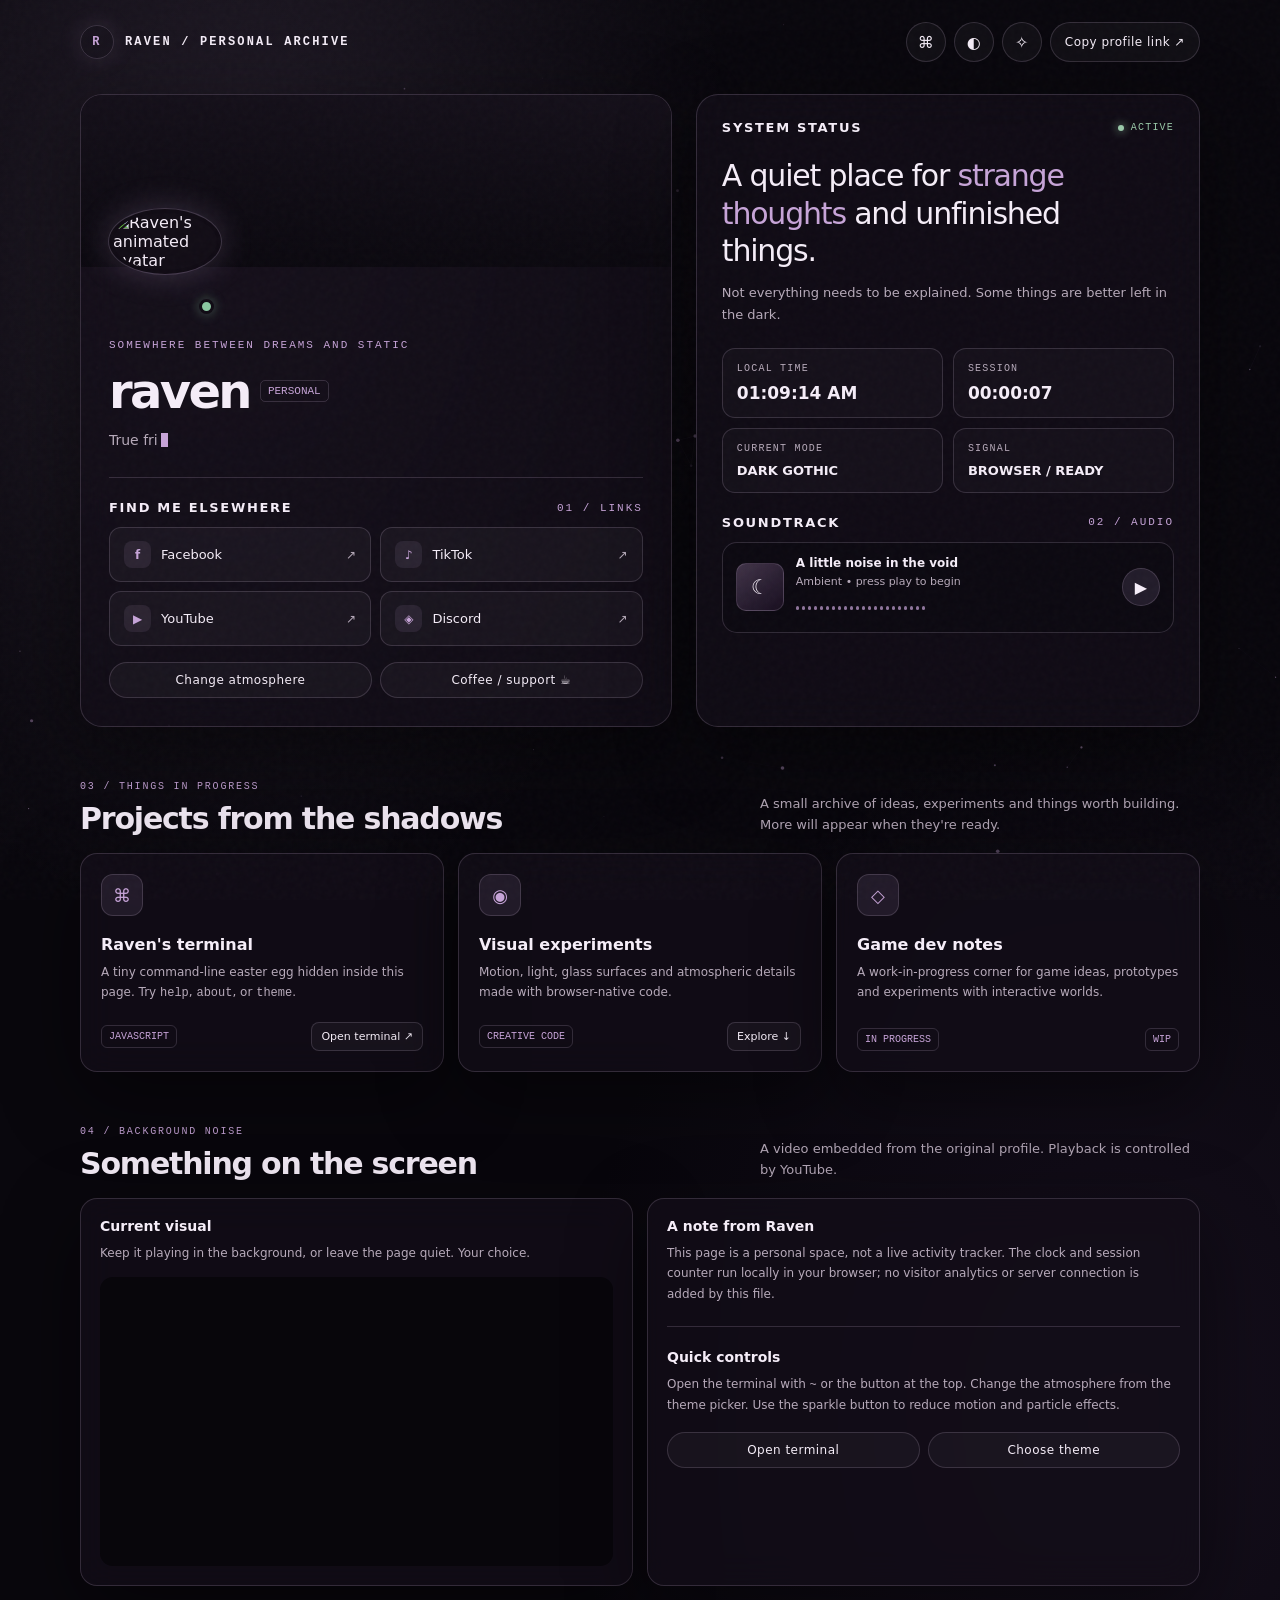
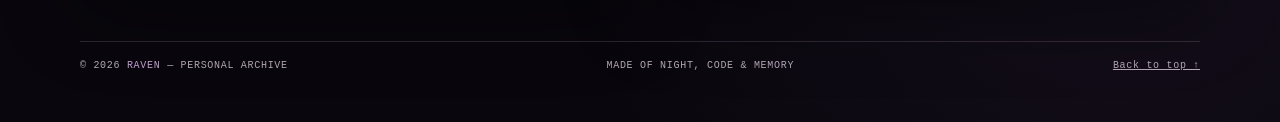
==== commit 5a20750b: "Update index.html" ====
--- a/index.html
+++ b/index.html
@@ -156,57 +156,11 @@
  .footer{margin-top:38px}
 }
 @media(prefers-reduced-motion:reduce){*,*::before,*::after{animation-duration:.01ms!important;animation-iteration-count:1!important;scroll-behavior:auto!important;transition-duration:.01ms!important}#particleCanvas{display:none}}
-
-/* Cinematic layers + Secret Archive */
-body::after{content:"";position:fixed;inset:0;pointer-events:none;z-index:4;background:radial-gradient(ellipse at center,transparent 42%,rgba(0,0,0,.44) 100%);box-shadow:inset 0 0 12vw rgba(0,0,0,.42)}
-.cinematic-grid{position:fixed;inset:0;pointer-events:none;z-index:3;opacity:.12;background:linear-gradient(transparent 96%,rgba(var(--accent-rgb),.18) 100%);background-size:100% 4px;mask-image:linear-gradient(to bottom,transparent,black 18%,black 82%,transparent)}
-.ambient-orb{position:fixed;pointer-events:none;z-index:-1;width:38vw;height:38vw;max-width:520px;max-height:520px;min-width:220px;min-height:220px;border-radius:50%;filter:blur(72px);opacity:.09;background:var(--accent);top:10%;left:-14%;animation:orbDrift 22s ease-in-out infinite alternate}
-@keyframes orbDrift{from{transform:translate3d(0,0,0) scale(.88)}to{transform:translate3d(28vw,18vh,0) scale(1.18)}}
-.topbar,.hero,.section,.footer{animation:riseIn .8s both;animation-timing-function:cubic-bezier(.2,.75,.25,1)}
-.hero{animation-delay:.08s}.section:nth-of-type(2){animation-delay:.14s}.section:nth-of-type(3){animation-delay:.2s}.footer{animation-delay:.25s}
-@keyframes riseIn{from{opacity:0;transform:translateY(16px)}to{opacity:1;transform:translateY(0)}}
-.archive-shell{position:relative;overflow:hidden;border-radius:20px;padding:clamp(20px,4vw,34px);isolation:isolate}
-.archive-shell::before{content:"";position:absolute;inset:-1px;z-index:-1;background:radial-gradient(circle at 80% 10%,rgba(var(--accent-rgb),.14),transparent 32%),linear-gradient(135deg,rgba(255,255,255,.025),transparent 55%)}
-.archive-topline{display:flex;align-items:center;justify-content:space-between;gap:14px;flex-wrap:wrap;font:10px var(--mono);letter-spacing:.15em;color:var(--muted);text-transform:uppercase}
-.archive-seal{display:grid;place-items:center;width:68px;height:68px;border:1px solid rgba(var(--accent-rgb),.4);border-radius:50%;font-size:28px;color:var(--accent);box-shadow:0 0 30px rgba(var(--accent-rgb),.12),inset 0 0 20px rgba(var(--accent-rgb),.06);animation:sealPulse 5s ease-in-out infinite}
-@keyframes sealPulse{50%{box-shadow:0 0 48px rgba(var(--accent-rgb),.24),inset 0 0 28px rgba(var(--accent-rgb),.1);transform:rotate(8deg)}}
-.archive-layout{display:grid;grid-template-columns:minmax(0,1fr) minmax(250px,.72fr);gap:24px;align-items:center;margin-top:24px}
-.archive-copy h3{font-size:clamp(24px,4vw,38px);letter-spacing:-.045em;line-height:1.08;margin:0 0 13px;max-width:560px}
-.archive-copy p{font-size:13px;line-height:1.85;color:var(--muted);max-width:600px;margin:0}
-.archive-status{display:flex;align-items:center;gap:8px;color:var(--accent);font:10px var(--mono);letter-spacing:.13em;text-transform:uppercase;margin-bottom:14px}
-.archive-status::before{content:"";width:6px;height:6px;border-radius:50%;background:var(--accent);box-shadow:0 0 12px var(--accent)}
-.puzzle-box{border:1px solid var(--line);border-radius:15px;padding:18px;background:rgba(0,0,0,.2);position:relative}
-.puzzle-index{font:10px var(--mono);letter-spacing:.14em;color:var(--accent);text-transform:uppercase}
-.puzzle-box h4{font-size:14px;margin:12px 0 8px}
-.puzzle-box p{font-size:12px;color:var(--muted);line-height:1.75;margin:0 0 15px}
-.puzzle-form{display:flex;gap:8px}
-.puzzle-form input{min-width:0;flex:1;background:rgba(255,255,255,.035);border:1px solid var(--line);border-radius:9px;padding:11px 12px;color:var(--text);font:12px var(--mono)}
-.puzzle-form button{border:1px solid rgba(var(--accent-rgb),.5);border-radius:9px;background:rgba(var(--accent-rgb),.12);padding:0 13px;cursor:pointer;font-size:12px}
-.puzzle-feedback{min-height:20px;margin-top:10px;color:var(--muted);font:10px/1.7 var(--mono)}
-.archive-fragments{display:grid;grid-template-columns:repeat(3,minmax(0,1fr));gap:10px;margin-top:22px}
-.fragment{position:relative;min-height:128px;border:1px solid var(--line);border-radius:13px;padding:15px;background:rgba(0,0,0,.16);opacity:.52;transition:opacity .4s,border-color .4s,transform .4s;overflow:hidden}
-.fragment.unlocked{opacity:1;border-color:rgba(var(--accent-rgb),.5);transform:translateY(-2px);background:linear-gradient(145deg,rgba(var(--accent-rgb),.09),rgba(0,0,0,.14))}
-.fragment .fragment-no{font:10px var(--mono);color:var(--accent);letter-spacing:.12em}
-.fragment h4{font-size:12px;margin:12px 0 7px}
-.fragment p{font-size:11px;line-height:1.7;color:var(--muted);margin:0}
-.fragment .fragment-lock{font:10px var(--mono);color:#8d7d94}
-.archive-final{display:none;margin-top:14px;padding:20px;border:1px solid rgba(var(--accent-rgb),.45);border-radius:14px;background:rgba(var(--accent-rgb),.06);text-align:center}
-.archive-final.show{display:block;animation:revealFinal .9s both}
-.archive-final .final-mark{font-size:24px;color:var(--accent)}
-.archive-final blockquote{margin:12px auto 0;max-width:620px;font-size:clamp(16px,2.5vw,23px);line-height:1.55;letter-spacing:-.02em}
-@keyframes revealFinal{from{opacity:0;filter:blur(10px);transform:translateY(12px)}to{opacity:1;filter:blur(0);transform:translateY(0)}}
-.archive-foot{display:flex;justify-content:space-between;align-items:center;gap:12px;flex-wrap:wrap;margin-top:18px;color:var(--muted);font:10px var(--mono)}
-.archive-foot button{background:transparent;border:0;color:var(--accent);cursor:pointer;text-decoration:underline;text-underline-offset:4px}
-.terminal-welcome .warning{color:#d9a9b6}
-@media(max-width:760px){.archive-layout{grid-template-columns:1fr}.archive-seal{width:56px;height:56px}.archive-fragments{grid-template-columns:1fr}.fragment{min-height:0}.fragment h4{margin-top:8px}}
-@media(prefers-reduced-motion:reduce){.ambient-orb,.archive-seal,.topbar,.hero,.section,.footer{animation:none!important}}
-
 </style>
 </head>
 <body>
 <canvas id="particleCanvas" aria-hidden="true"></canvas>
 <div class="noise" aria-hidden="true"></div>
-<div class="cinematic-grid" aria-hidden="true"></div><div class="ambient-orb" aria-hidden="true"></div>
 <div class="site-shell">
   <header class="topbar">
     <a class="brand" href="#home" aria-label="Raven home"><span class="brand-mark">R</span><span>RAVEN / PERSONAL ARCHIVE</span></a>
@@ -266,50 +220,16 @@
             </div>
             <button class="play-btn" id="musicToggle" aria-label="Play music" title="Play or pause music">▶</button>
           </div>
-          <audio id="music" loop preload="none">
+          <audio id="music" loop preload="none" crossorigin="anonymous">
             <source src="https://files.catbox.moe/49slbb.mp3" type="audio/mpeg">
           </audio>
         </div>
       </aside>
     </section>
 
-
-    <section class="section" id="archive">
-      <div class="section-heading">
-        <div><div class="eyebrow">03 / Restricted access</div><h2>The Secret Archive</h2></div>
-        <p class="section-description">Three fragments. One forgotten message. Nothing here leaves this browser.</p>
-      </div>
-      <div class="archive-shell glass">
-        <div class="archive-topline"><span>RAVEN ARCHIVE // FILE 00X</span><span id="archiveProgress">0 / 3 FRAGMENTS RECOVERED</span></div>
-        <div class="archive-layout">
-          <div class="archive-copy">
-            <div class="archive-status" id="archiveStatus">SEALED / AWAITING KEY</div>
-            <h3>Some memories hide in plain sight.</h3>
-            <p>A fragment of the old system is still alive. The terminal knows the first clue, but the archive will only open when you name the thing that follows you without ever taking a step. Solve the riddle here, or use the terminal. This is a local puzzle, not a real security boundary.</p>
-            <div class="card-actions"><button class="pill-btn" data-open-terminal>Enter the terminal ↗</button><button class="pill-btn" id="resetArchive">Reset archive</button></div>
-          </div>
-          <div class="archive-seal" aria-hidden="true">𓂀</div>
-        </div>
-        <div class="puzzle-box" id="puzzleBox">
-          <div class="puzzle-index">PUZZLE 01 / THE SHADOW</div>
-          <h4>“I follow you without feet.”</h4>
-          <p>I borrow your shape, vanish when the light is gone, and never speak — yet I am always close. What am I?</p>
-          <form class="puzzle-form" id="puzzleForm"><input id="puzzleAnswer" aria-label="Riddle answer" autocomplete="off" placeholder="Enter the key…" maxlength="40"><button type="submit">Unlock</button></form>
-          <div class="puzzle-feedback" id="puzzleFeedback" role="status" aria-live="polite">A hint is available in the terminal: type <strong>hint</strong>.</div>
-        </div>
-        <div class="archive-fragments" aria-label="Recovered archive fragments">
-          <article class="fragment" id="fragment1"><div class="fragment-no">FRAGMENT 01 / 03</div><h4>THE FIRST TRACE</h4><p class="fragment-content">[ LOCKED ]</p><span class="fragment-lock">Awaiting the key.</span></article>
-          <article class="fragment" id="fragment2"><div class="fragment-no">FRAGMENT 02 / 03</div><h4>THE QUIET ROOM</h4><p class="fragment-content">[ LOCKED ]</p><span class="fragment-lock">Awaiting the key.</span></article>
-          <article class="fragment" id="fragment3"><div class="fragment-no">FRAGMENT 03 / 03</div><h4>THE LAST SIGNAL</h4><p class="fragment-content">[ LOCKED ]</p><span class="fragment-lock">Awaiting the key.</span></article>
-        </div>
-        <div class="archive-final" id="archiveFinal"><div class="final-mark">✦</div><div class="eyebrow" style="margin-top:8px">ARCHIVE MESSAGE / DECLASSIFIED</div><blockquote>“The night keeps no promises. It only gives your quietest thoughts a place to exist.”</blockquote></div>
-        <div class="archive-foot"><span id="archiveFootnote">LOCAL STORAGE / PROGRESS STAYS ON THIS DEVICE</span><button id="openArchiveTerminal">Open terminal commands</button></div>
-      </div>
-    </section>
-
     <section class="section" id="projects">
       <div class="section-heading">
-        <div><div class="eyebrow">04 / Things in progress</div><h2>Projects from the shadows</h2></div>
+        <div><div class="eyebrow">03 / Things in progress</div><h2>Projects from the shadows</h2></div>
         <p class="section-description">A small archive of ideas, experiments and things worth building. More will appear when they're ready.</p>
       </div>
       <div class="project-grid">
@@ -333,7 +253,7 @@
 
     <section class="section" id="soundtrack">
       <div class="section-heading">
-        <div><div class="eyebrow">05 / Background noise</div><h2>Something on the screen</h2></div>
+        <div><div class="eyebrow">04 / Background noise</div><h2>Something on the screen</h2></div>
         <p class="section-description">A video embedded from the original profile. Playback is controlled by YouTube.</p>
       </div>
       <div class="feature-grid">
@@ -359,10 +279,10 @@
   <div class="modal">
     <div class="modal-head"><h2 id="terminalTitle">Raven.exe / terminal</h2><button class="close-btn" data-close="terminalOverlay" aria-label="Close terminal">×</button></div>
     <div class="terminal-body">
-      <div class="terminal-welcome">RAVEN SYSTEM [local mode]<br>Type <span style="color:var(--accent)">help</span> to see available commands.<br><span class="warning">NOTICE: local simulation only — no remote system is contacted.</span></div>
+      <div class="terminal-welcome">RAVEN SYSTEM [local mode]<br>Type <span style="color:var(--accent)">help</span> to see available commands.</div>
       <div id="terminalOutput" aria-live="polite"></div>
       <form class="terminal-form" id="terminalForm"><label for="terminalInput">guest@raven:~$</label><input id="terminalInput" autocomplete="off" spellcheck="false" aria-label="Terminal command"><button class="close-btn" type="submit" aria-label="Run command">↵</button></form>
-      <div class="terminal-hint">Tip: ↑/↓ recalls commands. Try <strong>hint</strong>, <strong>riddle</strong>, <strong>unlock shadow</strong>, or <strong>fragment 01</strong>.</div>
+      <div class="terminal-hint">Tip: press ↑ to recall your last command. This terminal is a local visual easter egg.</div>
     </div>
   </div>
 </div>
@@ -483,62 +403,16 @@
     line.textContent = text; terminalOutput.appendChild(line);
     terminalOutput.scrollTop = terminalOutput.scrollHeight;
   }
-  const archiveFragments = [
-    "Some doors open only after you stop trying to force them.",
-    "Silence is not emptiness; sometimes it is a room waiting for a name.",
-    "You found this because you were willing to look twice."
-  ];
-  let recoveredFragments = new Set();
-  try {
-    const saved = JSON.parse(localStorage.getItem("raven-archive-fragments") || "[]");
-    if (Array.isArray(saved)) recoveredFragments = new Set(saved.filter(n => Number.isInteger(n) && n >= 1 && n <= 3));
-  } catch (_) {}
-  let archiveUnlocked = false;
-  try { archiveUnlocked = localStorage.getItem("raven-archive-key") === "accepted"; } catch (_) {}
-  function updateArchiveUI() {
-    recoveredFragments.forEach(n => {
-      const card = $(`#fragment${n}`);
-      if (!card) return;
-      card.classList.add("unlocked");
-      $(".fragment-content", card).textContent = archiveFragments[n - 1];
-      $(".fragment-lock", card).textContent = "Recovered / local record saved";
-    });
-    $("#archiveProgress").textContent = `${recoveredFragments.size} / 3 FRAGMENTS RECOVERED`;
-    $("#archiveStatus").textContent = recoveredFragments.size === 3 ? "ARCHIVE / MESSAGE DECLASSIFIED" : archiveUnlocked ? "KEY ACCEPTED / ARCHIVE OPEN" : "SEALED / AWAITING KEY";
-    $("#archiveFinal").classList.toggle("show", recoveredFragments.size === 3);
-    try { localStorage.setItem("raven-archive-fragments", JSON.stringify([...recoveredFragments])); } catch (_) {}
-  }
-  function unlockArchive(answer) {
-    if (String(answer).trim().toLowerCase().replace(/[.!?]+$/g, "") !== "shadow") return false;
-    archiveUnlocked = true;
-    try { localStorage.setItem("raven-archive-key", "accepted"); } catch (_) {}
-    $("#puzzleFeedback").textContent = "KEY ACCEPTED. The first seal is broken. Recover the three fragments from the terminal.";
-    $("#puzzleAnswer").value = "shadow";
-    $("#archiveStatus").textContent = "KEY ACCEPTED / ARCHIVE OPEN";
-    toast("Archive seal broken.");
-    return true;
-  }
-  function recoverFragment(n) {
-    if (!archiveUnlocked) return "ACCESS DENIED. Solve the riddle first: unlock shadow";
-    if (n < 1 || n > 3) return "Fragment index must be 01, 02, or 03.";
-    if (recoveredFragments.has(n)) return `Fragment ${String(n).padStart(2,"0")} already recovered.`;
-    recoveredFragments.add(n); updateArchiveUI();
-    return `Fragment ${String(n).padStart(2,"0")} recovered: ${archiveFragments[n - 1]}`;
-  }
   const commands = {
-    help: () => "Commands: help, about, whoami, socials, projects, theme, music, time, hint, riddle, unlock shadow, fragment 01|02|03, remember, clear",
-    about: () => "Raven — a personal corner for code, games, music and memories. The archive is a local story, not a real protected vault.",
-    whoami: () => "guest@raven — visitor session (local only; no account is created)",
+    help: () => "Commands: help, about, socials, projects, theme, music, clear, time, whoami",
+    about: () => "Raven — a personal corner for code, games, music and memories.",
+    whoami: () => "guest@raven — visitor session (local only)",
     socials: () => "Facebook: facebook.com/28OOO | TikTok: @28x1o | YouTube: @0ox0 | Discord: 900581050256850984",
-    projects: () => "Projects: Secret Archive / terminal / visual experiments / game dev notes. Status: in progress.",
+    projects: () => "Projects: Raven terminal / visual experiments / game dev notes. Status: in progress.",
     time: () => `Local time: ${new Date().toLocaleString()}`,
-    hint: () => "Look down, and it follows. Turn away from the light, and it disappears. It is not a ghost.",
-    riddle: () => "I follow you without feet, borrow your shape, and vanish in darkness. What am I?",
-    theme: () => { openOverlay("themeOverlay"); return "Opening atmosphere selector…"; },
+    theme: () => { openOverlay("themeOverlay"); return "Opening theme selector…"; },
     music: () => { toggleMusic(); return `Music ${music.paused ? "paused" : "play requested"}.`; },
-    clear: () => { terminalOutput.replaceChildren(); return "Terminal cleared."; },
-    remember: () => recoveredFragments.size === 3 ? "All fragments recovered. The message is visible in the Secret Archive." : `The archive is incomplete: ${recoveredFragments.size}/3 fragments. Try: fragment 01, fragment 02, fragment 03.`,
-    "unlock shadow": () => unlockArchive("shadow") ? "KEY ACCEPTED. Archive access granted. Try: fragment 01" : "ACCESS DENIED."
+    clear: () => { terminalOutput.replaceChildren(); return ""; }
   };
   terminalForm.addEventListener("submit", event => {
     event.preventDefault();
@@ -546,16 +420,11 @@
     if (!raw) return;
     terminalPrint(`guest@raven:~$ ${raw}`, "command");
     commandHistory.push(raw); historyIndex = commandHistory.length;
-    const key = raw.toLowerCase().replace(/\s+/g, " ");
-    let result;
-    if (/^fragment\s+\d{1,2}$/.test(key)) {
-      result = recoverFragment(Number(key.split(/\s+/)[1]));
-    } else if (commands[key]) {
-      result = commands[key]();
-    } else {
-      result = `Command not found: ${raw}. Type "help" for available commands.`;
-    }
-    if (result) terminalPrint(result);
+    const key = raw.toLowerCase();
+    if (commands[key]) {
+      const result = commands[key]();
+      if (result) terminalPrint(result);
+    } else terminalPrint(`Command not found: ${raw}. Type "help" for available commands.`);
     terminalInput.value = "";
   });
   terminalInput.addEventListener("keydown", event => {
@@ -568,33 +437,6 @@
     }
   });
   terminalPrint("Connection established. Welcome to the void.", "prompt");
-
-  // Secret Archive puzzle, saved only in this browser.
-  $("#puzzleForm").addEventListener("submit", event => {
-    event.preventDefault();
-    const answer = $("#puzzleAnswer").value;
-    if (unlockArchive(answer)) {
-      $("#puzzleFeedback").textContent = "Correct. Open the terminal and recover fragments 01, 02, and 03.";
-    } else {
-      $("#puzzleFeedback").textContent = "The seal remains closed. Think about the shape that follows you in the light.";
-    }
-  });
-  $("#openArchiveTerminal").addEventListener("click", () => openOverlay("terminalOverlay"));
-  $("#resetArchive").addEventListener("click", () => {
-    recoveredFragments = new Set(); archiveUnlocked = false;
-    try { localStorage.removeItem("raven-archive-key"); localStorage.removeItem("raven-archive-fragments"); } catch (_) {}
-    $("#puzzleAnswer").value = "";
-    $("#puzzleFeedback").textContent = "Archive reset on this device. Hint: type hint in the terminal.";
-    $$(".fragment").forEach(card => {
-      card.classList.remove("unlocked");
-      $(".fragment-content", card).textContent = "[ LOCKED ]";
-      $(".fragment-lock", card).textContent = "Awaiting the key.";
-    });
-    updateArchiveUI();
-    toast("Archive reset on this device.");
-  });
-  if (archiveUnlocked) { $("#puzzleFeedback").textContent = "KEY ACCEPTED. Recover the three fragments from the terminal."; $("#puzzleAnswer").value = "shadow"; }
-  updateArchiveUI();
 
   // Music controls and audio-reactive bars when the browser allows Web Audio access.
   const music = $("#music"), musicToggle = $("#musicToggle"), musicState = $("#musicState"), visualizer = $("#visualizer");
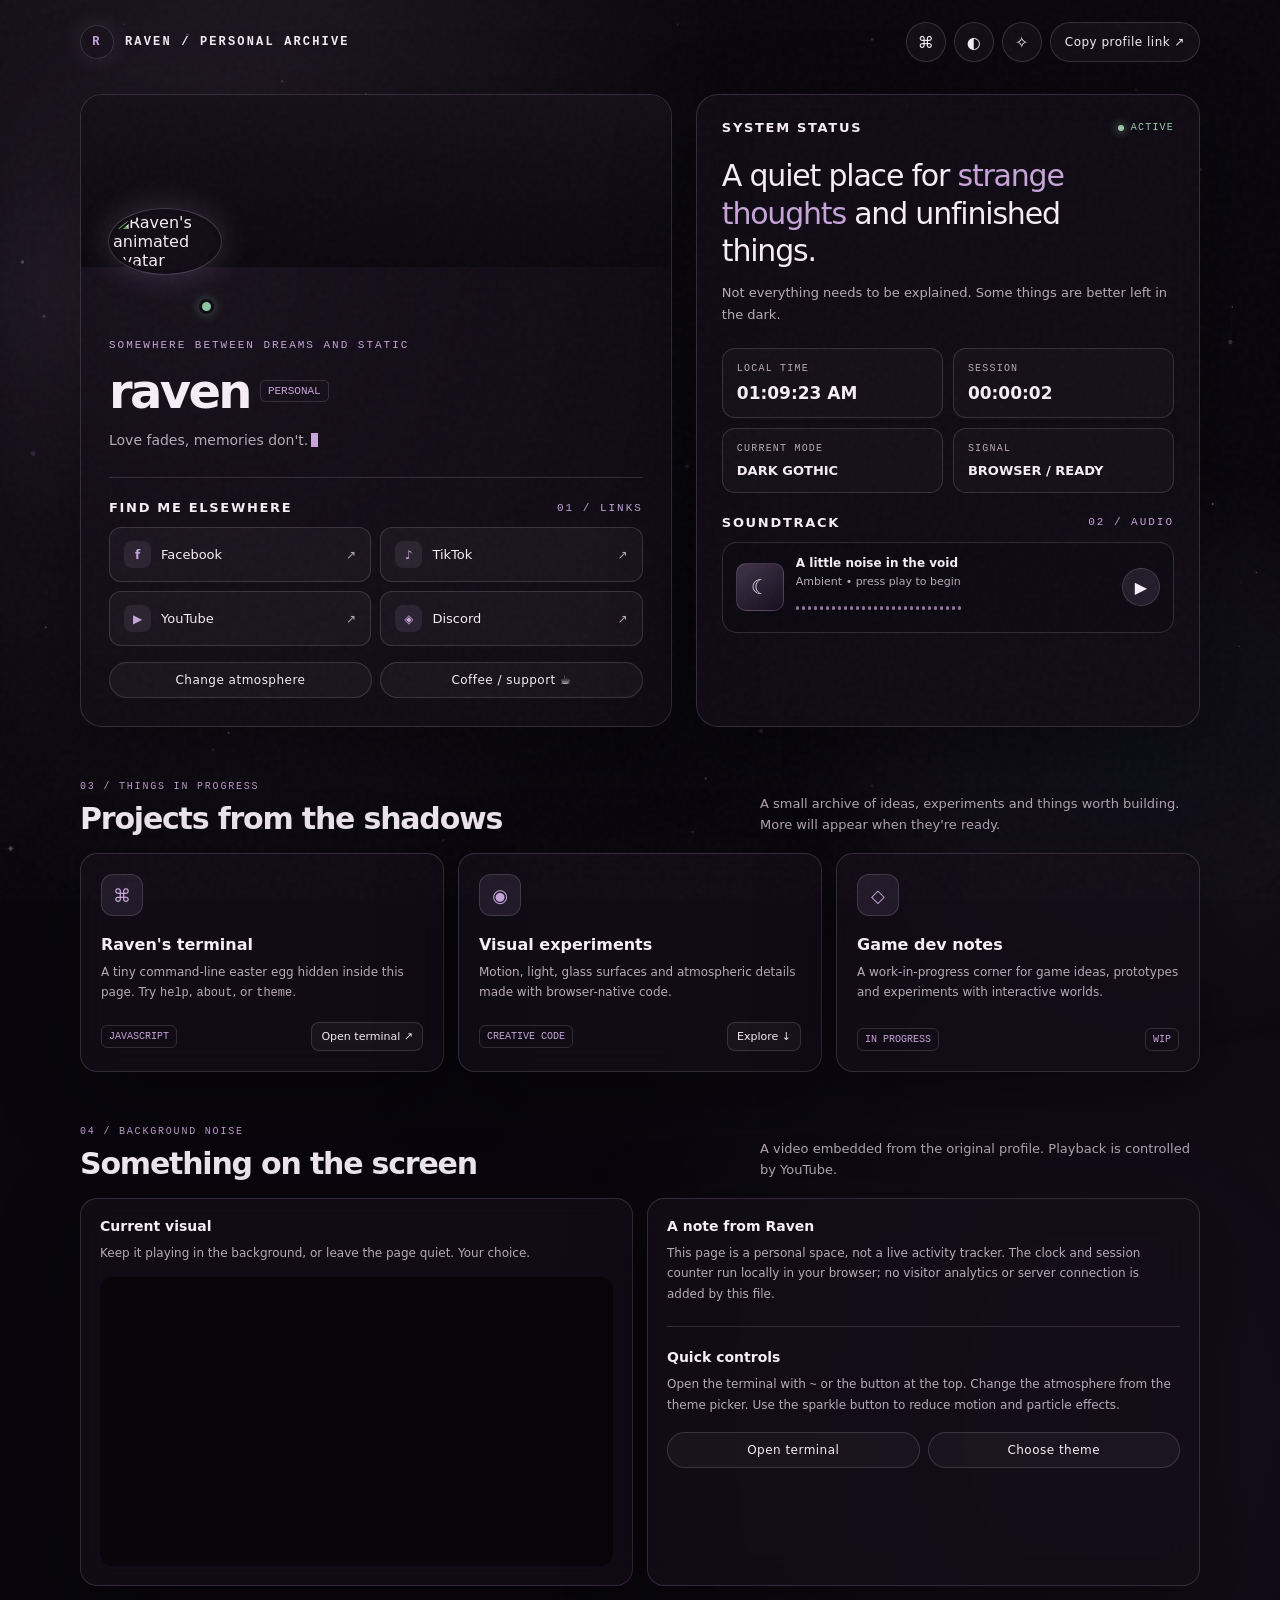
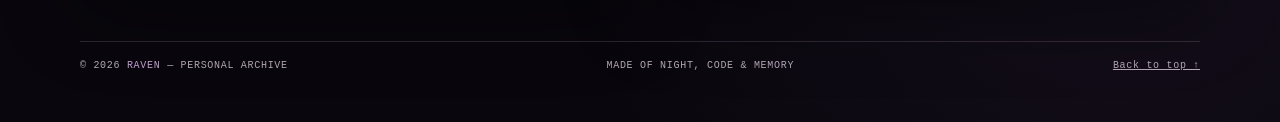
==== commit 7b3b02fe: "Update index.html" ====
--- a/index.html
+++ b/index.html
@@ -4,8 +4,8 @@
 <meta charset="UTF-8">
 <meta name="viewport" content="width=device-width, initial-scale=1">
 <meta name="theme-color" content="#09070d">
-<meta name="description" content="Raven — a personal corner of the internet.">
-<title>Raven — Into the Void</title>
+<meta name="description" content="Raven — a cinematic gothic personal archive shaped by sound and motion.">
+<title>Raven — Into the Void / Cinematic Edition</title>
 <style>
 :root{
   color-scheme:dark;
@@ -33,8 +33,21 @@
 a{color:inherit}
 button:focus-visible,a:focus-visible,input:focus-visible{outline:2px solid var(--accent);outline-offset:4px}
 ::selection{background:var(--accent);color:#100b14}
-#particleCanvas{position:fixed;inset:0;width:100%;height:100%;pointer-events:none;z-index:-1}
-.noise{position:fixed;inset:0;pointer-events:none;z-index:5;opacity:.045;background-image:url("data:image/svg+xml,%3Csvg viewBox='0 0 180 180' xmlns='http://www.w3.org/2000/svg'%3E%3Cfilter id='n'%3E%3CfeTurbulence type='fractalNoise' baseFrequency='.9' numOctaves='3' stitchTiles='stitch'/%3E%3C/filter%3E%3Crect width='100%25' height='100%25' filter='url(%23n)' opacity='.55'/%3E%3C/svg%3E")}
+#particleCanvas{position:fixed;inset:0;width:100%;height:100%;pointer-events:none;z-index:0}
+.site-shell{position:relative;z-index:2}
+.cinema-aurora{position:fixed;inset:-18%;z-index:0;pointer-events:none;overflow:hidden;opacity:.72;filter:blur(26px);transform:translate3d(0,0,0)}
+.cinema-aurora::before,.cinema-aurora::after{content:"";position:absolute;width:58vw;height:48vw;min-width:420px;min-height:340px;border-radius:50%;mix-blend-mode:screen;will-change:transform,opacity;}
+.cinema-aurora::before{left:2%;top:12%;background:radial-gradient(ellipse,rgba(var(--accent-rgb),.16),rgba(91,48,120,.07) 38%,transparent 70%);animation:auroraDrift 22s ease-in-out infinite alternate}
+.cinema-aurora::after{right:0;bottom:0;background:radial-gradient(ellipse,rgba(67,86,125,.16),rgba(var(--accent-rgb),.06) 42%,transparent 70%);animation:auroraDrift 28s ease-in-out infinite alternate-reverse}
+.cursor-halo{position:fixed;left:0;top:0;width:330px;height:330px;z-index:1;pointer-events:none;border-radius:50%;opacity:0;transform:translate3d(-50%,-50%,0);background:radial-gradient(circle,rgba(var(--accent-rgb),.105) 0%,rgba(var(--accent-rgb),.045) 26%,transparent 68%);mix-blend-mode:screen;will-change:transform;transition:opacity .35s ease}
+body.pointer-active .cursor-halo{opacity:1}
+body.music-active .cinema-aurora{opacity:1}
+body.music-active .cinema-aurora::before{animation-duration:7s}
+body.music-active .cinema-aurora::after{animation-duration:9s}
+@keyframes auroraDrift{0%{transform:translate3d(-5%,2%,0) rotate(-8deg) scale(.9);opacity:.55}50%{opacity:1}100%{transform:translate3d(7%,-4%,0) rotate(12deg) scale(1.13);opacity:.72}}
+@media(max-width:600px){.cursor-halo{width:230px;height:230px}.cinema-aurora{filter:blur(19px);opacity:.55}}
+@media(prefers-reduced-motion:reduce){.cinema-aurora::before,.cinema-aurora::after{animation:none!important}.cursor-halo{display:none!important}}
+.noise{position:fixed;inset:0;pointer-events:none;z-index:3;opacity:.045;background-image:url("data:image/svg+xml,%3Csvg viewBox='0 0 180 180' xmlns='http://www.w3.org/2000/svg'%3E%3Cfilter id='n'%3E%3CfeTurbulence type='fractalNoise' baseFrequency='.9' numOctaves='3' stitchTiles='stitch'/%3E%3C/filter%3E%3Crect width='100%25' height='100%25' filter='url(%23n)' opacity='.55'/%3E%3C/svg%3E")}
 .site-shell{width:min(1120px,calc(100% - 36px));margin:0 auto;padding:22px 0 52px}
 .topbar{display:flex;align-items:center;justify-content:space-between;gap:16px;margin-bottom:32px}
 .brand{display:flex;align-items:center;gap:11px;text-decoration:none;letter-spacing:.18em;font:600 12px var(--mono);text-transform:uppercase}
@@ -92,7 +105,8 @@
 .play-btn{width:38px;height:38px;border-radius:50%;border:1px solid var(--line);background:rgba(var(--accent-rgb),.12);cursor:pointer}
 .visualizer{height:22px;display:flex;align-items:center;gap:3px;margin-top:9px;opacity:.7}
 .visualizer span{display:block;width:3px;height:4px;border-radius:5px;background:var(--accent);transition:height .08s linear}
-.visualizer.playing span{animation:wave .75s ease-in-out infinite alternate}
+.visualizer.playing span{animation:wave .75s ease-in-out infinite alternate;box-shadow:0 0 8px rgba(var(--accent-rgb),.45)}
+body.music-active .album-art{box-shadow:0 0 22px rgba(var(--accent-rgb),.22)}
 .visualizer.playing span:nth-child(3n){animation-delay:-.5s}.visualizer.playing span:nth-child(2n){animation-delay:-.25s}
 @keyframes wave{from{height:3px}to{height:17px}}
 .section{margin-top:54px}
@@ -145,6 +159,20 @@
 .reduce-motion *, .reduce-motion *::before, .reduce-motion *::after{animation-duration:.01ms!important;animation-iteration-count:1!important;scroll-behavior:auto!important;transition-duration:.01ms!important}
 body.theme-void{--bg:#070a10;--panel:rgba(10,16,24,.78);--panel-strong:rgba(7,11,17,.97);--accent:#9bc9e7;--accent-rgb:155,201,231}
 body.theme-blood{--bg:#100609;--panel:rgba(28,10,15,.78);--panel-strong:rgba(17,6,10,.97);--accent:#e2a1ad;--accent-rgb:226,161,173}
+
+.archive-modal{width:min(560px,100%)}
+.archive-body{padding:22px}
+.archive-riddle{font-size:clamp(17px,3vw,22px);line-height:1.65;letter-spacing:-.02em;margin:14px 0 24px;color:var(--text)}
+.archive-form label{display:block;font:10px var(--mono);letter-spacing:.12em;text-transform:uppercase;color:var(--muted);margin-bottom:9px}
+.archive-entry{display:flex;gap:9px}
+.archive-entry input{min-width:0;flex:1;border:1px solid var(--line);border-radius:10px;background:rgba(0,0,0,.25);padding:12px;color:var(--text);font:13px var(--mono)}
+.archive-feedback{font-size:12px;color:var(--muted);margin:13px 0 0;min-height:18px}
+.archive-secret{margin-top:20px;padding:18px;border:1px solid rgba(var(--accent-rgb),.42);border-radius:13px;background:rgba(var(--accent-rgb),.055);animation:archiveReveal .7s ease both}
+.archive-secret p{font-size:16px;line-height:1.7;margin:12px 0;color:var(--text)}
+.archive-secret span{font:10px var(--mono);color:var(--accent);letter-spacing:.08em}
+@keyframes archiveReveal{from{opacity:0;transform:translateY(8px);filter:blur(4px)}to{opacity:1;transform:translateY(0);filter:blur(0)}}
+@media(max-width:560px){.archive-body{padding:18px}.archive-entry{flex-direction:column}.archive-entry .pill-btn{width:100%}}
+
 @media(max-width:850px){.hero{grid-template-columns:1fr}.status-card{min-height:auto}.project-grid{grid-template-columns:repeat(2,minmax(0,1fr))}.project-card:last-child{grid-column:span 2}}
 @media(max-width:560px){
  .site-shell{width:min(100% - 22px,480px);padding-top:12px}
@@ -155,10 +183,12 @@
  .theme-options{grid-template-columns:1fr}.theme-option{display:grid;grid-template-columns:52px 1fr;column-gap:11px;align-items:center}.theme-swatch{grid-row:span 2;height:38px;margin:0}
  .footer{margin-top:38px}
 }
-@media(prefers-reduced-motion:reduce){*,*::before,*::after{animation-duration:.01ms!important;animation-iteration-count:1!important;scroll-behavior:auto!important;transition-duration:.01ms!important}#particleCanvas{display:none}}
+@media(prefers-reduced-motion:reduce){*,*::before,*::after{animation-duration:.01ms!important;animation-iteration-count:1!important;scroll-behavior:auto!important;transition-duration:.01ms!important}#particleCanvas{display:none}.cinema-aurora{display:none}}
 </style>
 </head>
 <body>
+<div class="cinema-aurora" aria-hidden="true"></div>
+<div class="cursor-halo" id="cursorHalo" aria-hidden="true"></div>
 <canvas id="particleCanvas" aria-hidden="true"></canvas>
 <div class="noise" aria-hidden="true"></div>
 <div class="site-shell">
@@ -220,7 +250,7 @@
             </div>
             <button class="play-btn" id="musicToggle" aria-label="Play music" title="Play or pause music">▶</button>
           </div>
-          <audio id="music" loop preload="none" crossorigin="anonymous">
+          <audio id="music" loop preload="metadata">
             <source src="https://files.catbox.moe/49slbb.mp3" type="audio/mpeg">
           </audio>
         </div>
@@ -259,7 +289,7 @@
       <div class="feature-grid">
         <article class="feature-card glass">
           <h3>Current visual</h3><p>Keep it playing in the background, or leave the page quiet. Your choice.</p>
-          <div class="video-wrap"><iframe src="https://www.youtube.com/embed/GyZPByIYd-M?enablejsapi=1" title="Raven's featured video" loading="lazy" allow="encrypted-media; picture-in-picture; web-share" referrerpolicy="strict-origin-when-cross-origin" allowfullscreen></iframe></div>
+          <div class="video-wrap"><iframe src="https://www.youtube.com/embed/7o4o9NspwMk?enablejsapi=1" title="Raven's featured video" loading="lazy" allow="encrypted-media; picture-in-picture; web-share" referrerpolicy="strict-origin-when-cross-origin" allowfullscreen></iframe></div>
         </article>
         <article class="feature-card glass">
           <h3>A note from Raven</h3>
@@ -294,6 +324,26 @@
       <button class="theme-option" data-theme="gothic" aria-pressed="true"><span class="theme-swatch"></span><strong>Dark Gothic</strong><small>Violet ash · default</small></button>
       <button class="theme-option" data-theme="void" aria-pressed="false"><span class="theme-swatch"></span><strong>Cold Void</strong><small>Midnight blue</small></button>
       <button class="theme-option" data-theme="blood" aria-pressed="false"><span class="theme-swatch"></span><strong>Blood Moon</strong><small>Muted crimson</small></button>
+    </div>
+  </div>
+</div>
+
+<div class="overlay" id="archiveOverlay" role="dialog" aria-modal="true" aria-labelledby="archiveTitle">
+  <div class="modal archive-modal">
+    <div class="modal-head"><h2 id="archiveTitle">Sealed archive / 001</h2><button class="close-btn" data-close="archiveOverlay" aria-label="Close archive">×</button></div>
+    <div class="archive-body">
+      <div class="eyebrow">LOCAL PUZZLE · NO SERVER</div>
+      <p class="archive-riddle">“I follow you without feet. I appear in light, but disappear in darkness. What am I?”</p>
+      <form id="archiveForm" class="archive-form">
+        <label for="archiveAnswer">Enter the key</label>
+        <div class="archive-entry"><input id="archiveAnswer" name="answer" autocomplete="off" spellcheck="false" placeholder="your answer…" aria-label="Archive puzzle answer"><button class="pill-btn" type="submit">Unlock</button></div>
+      </form>
+      <p id="archiveFeedback" class="archive-feedback" aria-live="polite">The archive is sealed. One word is enough.</p>
+      <div id="archiveSecret" class="archive-secret" hidden>
+        <div class="eyebrow">FRAGMENT RECOVERED</div>
+        <p>“Not everything that disappears is lost. Some things wait quietly for the right light.”</p>
+        <span>— RAVEN / MEMORY FRAGMENT 001</span>
+      </div>
     </div>
   </div>
 </div>
@@ -404,11 +454,12 @@
     terminalOutput.scrollTop = terminalOutput.scrollHeight;
   }
   const commands = {
-    help: () => "Commands: help, about, socials, projects, theme, music, clear, time, whoami",
+    help: () => "Commands: help, about, socials, projects, archive, theme, music, clear, time, whoami",
     about: () => "Raven — a personal corner for code, games, music and memories.",
     whoami: () => "guest@raven — visitor session (local only)",
     socials: () => "Facebook: facebook.com/28OOO | TikTok: @28x1o | YouTube: @0ox0 | Discord: 900581050256850984",
     projects: () => "Projects: Raven terminal / visual experiments / game dev notes. Status: in progress.",
+    archive: () => { openOverlay("archiveOverlay"); return "Opening the sealed archive…"; },
     time: () => `Local time: ${new Date().toLocaleString()}`,
     theme: () => { openOverlay("themeOverlay"); return "Opening theme selector…"; },
     music: () => { toggleMusic(); return `Music ${music.paused ? "paused" : "play requested"}.`; },
@@ -438,57 +489,97 @@
   });
   terminalPrint("Connection established. Welcome to the void.", "prompt");
 
-  // Music controls and audio-reactive bars when the browser allows Web Audio access.
+  // The archive puzzle and its message are entirely client-side; no data is transmitted.
+  const archiveForm = $("#archiveForm"), archiveAnswer = $("#archiveAnswer");
+  archiveForm.addEventListener("submit", event => {
+    event.preventDefault();
+    const answer = archiveAnswer.value.trim().toLowerCase().replace(/[.!?]+$/g, "");
+    const correct = answer === "shadow" || answer === "a shadow" || answer === "the shadow";
+    if (correct) {
+      $("#archiveSecret").hidden = false;
+      $("#archiveFeedback").textContent = "Access granted. Fragment recovered.";
+      archiveAnswer.setAttribute("aria-invalid", "false");
+    } else {
+      $("#archiveFeedback").textContent = answer ? "Access denied. Think about what light creates." : "Enter a key to continue.";
+      archiveAnswer.setAttribute("aria-invalid", "true");
+    }
+  });
+
+  // Music playback: keep native media playback independent from Web Audio CORS.
+  // This prevents cross-origin analyser routing from muting otherwise playable audio.
   const music = $("#music"), musicToggle = $("#musicToggle"), musicState = $("#musicState"), visualizer = $("#visualizer");
-  for (let i=0;i<22;i++) visualizer.appendChild(document.createElement("span"));
-  let audioContext = null, analyser = null, sourceNode = null, audioData = null;
-  let audioFrame = 0;
-  function setupAnalyser() {
-    if (analyser || !window.AudioContext && !window.webkitAudioContext) return;
-    try {
-      const AudioContextClass = window.AudioContext || window.webkitAudioContext;
-      audioContext = new AudioContextClass();
-      analyser = audioContext.createAnalyser(); analyser.fftSize = 64;
-      sourceNode = audioContext.createMediaElementSource(music);
-      sourceNode.connect(analyser); analyser.connect(audioContext.destination);
-      audioData = new Uint8Array(analyser.frequencyBinCount);
-    } catch (_) { analyser = null; }
-  }
-  function drawAudio() {
-    if (!analyser || music.paused) return;
-    analyser.getByteFrequencyData(audioData);
-    [...visualizer.children].forEach((bar, i) => {
-      const value = audioData[i % audioData.length] || 0;
-      bar.style.height = `${Math.max(3, 3 + value / 255 * 18)}px`;
+  for (let i=0;i<28;i++) visualizer.appendChild(document.createElement("span"));
+  let audioFrame = 0, visualPhase = 0, musicStartedAt = 0;
+  const bars = [...visualizer.children];
+  function animateVisualizer() {
+    audioFrame = 0;
+    if (music.paused || document.hidden || motionOff) return;
+    visualPhase += 0.095;
+    const t = performance.now() / 1000;
+    bars.forEach((bar, i) => {
+      const envelope = Math.abs(Math.sin(t * (1.45 + (i % 5) * .09) + i * .53));
+      const wave = Math.abs(Math.sin(visualPhase + i * .39));
+      const lowPulse = (Math.sin(t * 2.1) + 1) * .5;
+      const height = 3 + envelope * (5 + lowPulse * 8) + wave * 4;
+      bar.style.height = `${height.toFixed(1)}px`;
+      bar.style.opacity = String(.48 + envelope * .52);
     });
-    audioFrame = requestAnimationFrame(drawAudio);
+    document.body.style.setProperty("--sound-pulse", String(.35 + (Math.sin(t * 2.1) + 1) * .325));
+    audioFrame = requestAnimationFrame(animateVisualizer);
+  }
+  function startVisualizer() {
+    visualizer.classList.add("playing");
+    document.body.classList.add("music-active");
+    if (!motionOff && !document.hidden && !audioFrame) audioFrame = requestAnimationFrame(animateVisualizer);
+    $("#signalState").textContent = "AUDIO / PLAYING";
+  }
+  function stopVisualizer() {
+    if (audioFrame) cancelAnimationFrame(audioFrame);
+    audioFrame = 0;
+    visualizer.classList.remove("playing");
+    document.body.classList.remove("music-active");
+    bars.forEach(bar => { bar.style.height = "4px"; bar.style.opacity = ".65"; });
+    document.body.style.setProperty("--sound-pulse", ".35");
   }
   async function toggleMusic() {
     if (music.paused) {
       try {
-        setupAnalyser();
-        if (audioContext && audioContext.state === "suspended") await audioContext.resume();
-        await music.play();
-        musicToggle.textContent = "Ⅱ"; musicToggle.setAttribute("aria-label","Pause music");
+        musicState.textContent = "Connecting to soundtrack…";
+        // Calling play directly from the click handler preserves browser user-gesture permission.
+        const playPromise = music.play();
+        await playPromise;
+        musicToggle.textContent = "Ⅱ";
+        musicToggle.setAttribute("aria-label", "Pause music");
         musicState.textContent = "Now playing • Raven's soundtrack";
-        visualizer.classList.add("playing");
-        if (analyser) { cancelAnimationFrame(audioFrame); drawAudio(); }
-        else $("#signalState").textContent = "AUDIO / PLAYING";
-      } catch (_) {
-        musicState.textContent = "Playback unavailable — check the audio link";
-        toast("The browser could not play this audio.");
+        musicStartedAt = performance.now();
+        startVisualizer();
+      } catch (error) {
+        musicState.textContent = music.error ? "Audio source unavailable — the saved URL may be offline" : "Playback blocked — try pressing play again";
+        $("#signalState").textContent = "AUDIO / UNAVAILABLE";
+        toast(music.error ? "The soundtrack URL could not be loaded." : "The browser blocked playback. Press play again.");
       }
     } else {
-      music.pause(); musicToggle.textContent = "▶"; musicToggle.setAttribute("aria-label","Play music");
+      music.pause();
+      musicToggle.textContent = "▶";
+      musicToggle.setAttribute("aria-label", "Play music");
       musicState.textContent = "Paused • press play to resume";
-      visualizer.classList.remove("playing");
-      cancelAnimationFrame(audioFrame);
-      [...visualizer.children].forEach(bar => bar.style.height = "4px");
+      stopVisualizer();
+      $("#signalState").textContent = navigator.onLine ? "BROWSER / READY" : "OFFLINE";
     }
   }
   musicToggle.addEventListener("click", toggleMusic);
-  music.addEventListener("ended", () => { musicToggle.textContent = "▶"; musicState.textContent = "Track ended"; visualizer.classList.remove("playing"); });
-  music.addEventListener("error", () => { musicState.textContent = "Audio source unavailable"; });
+  music.addEventListener("playing", startVisualizer);
+  music.addEventListener("pause", () => {
+    if (!music.ended) stopVisualizer();
+    if (music.paused) { musicToggle.textContent = "▶"; musicToggle.setAttribute("aria-label", "Play music"); }
+  });
+  music.addEventListener("waiting", () => { if (!music.paused) musicState.textContent = "Buffering soundtrack…"; });
+  music.addEventListener("canplay", () => { if (musicState.textContent.includes("Connecting")) musicState.textContent = "Soundtrack ready"; });
+  music.addEventListener("ended", () => { musicToggle.textContent = "▶"; musicState.textContent = "Track ended"; stopVisualizer(); });
+  music.addEventListener("error", () => {
+    musicState.textContent = "Audio source unavailable — the saved URL may be offline";
+    $("#signalState").textContent = "AUDIO / UNAVAILABLE";
+  });
 
   // Copy current page URL, with a safe fallback.
   function toast(message) {
@@ -509,55 +600,96 @@
     } catch (_) { toast("Copy unavailable — copy the address bar URL."); }
   });
 
-  // Lightweight canvas particles; pause when reduced motion is requested or tab is hidden.
+  // Cinematic particle field: star depth, connective filaments, cursor wake and a soft pulse.
   const canvas = $("#particleCanvas"), ctx = canvas.getContext("2d");
   const reducedMotion = window.matchMedia("(prefers-reduced-motion: reduce)");
-  let particles = [], pointer = {x:-1000,y:-1000}, motionOff = reducedMotion.matches, raf = 0, dpr = 1;
+  let particles = [], pointer = {x:-1000,y:-1000,px:-1000,py:-1000}, motionOff = reducedMotion.matches, raf = 0, dpr = 1;
+  const cursorHalo = $("#cursorHalo");
   function resizeCanvas() {
-    dpr = Math.min(window.devicePixelRatio || 1, 1.7);
-    canvas.width = Math.floor(innerWidth * dpr); canvas.height = Math.floor(innerHeight * dpr);
-    canvas.style.width = `${innerWidth}px`; canvas.style.height = `${innerHeight}px`;
+    dpr = Math.min(window.devicePixelRatio || 1, 1.5);
+    canvas.width = Math.max(1, Math.floor(window.innerWidth * dpr));
+    canvas.height = Math.max(1, Math.floor(window.innerHeight * dpr));
+    canvas.style.width = `${window.innerWidth}px`; canvas.style.height = `${window.innerHeight}px`;
     ctx.setTransform(dpr,0,0,dpr,0,0);
-    const count = Math.min(64, Math.floor(innerWidth * innerHeight / 19000));
-    particles = Array.from({length:count}, () => ({
-      x:Math.random()*innerWidth,y:Math.random()*innerHeight,
-      vx:(Math.random()-.5)*.22,vy:(Math.random()-.5)*.22,
-      r:Math.random()*1.5+.35,a:Math.random()*.42+.12
+    const area = window.innerWidth * window.innerHeight;
+    const count = Math.max(28, Math.min(105, Math.floor(area / 11500)));
+    particles = Array.from({length:count}, (_,i) => ({
+      x:Math.random()*window.innerWidth, y:Math.random()*window.innerHeight,
+      vx:(Math.random()-.5)*(.12 + Math.random()*.18), vy:(Math.random()-.5)*(.12 + Math.random()*.18),
+      r:Math.random()*1.35+.25, a:Math.random()*.48+.13, depth:Math.random(), phase:Math.random()*Math.PI*2,
+      twinkle:Math.random()*.012+.003, hue:i%4
     }));
   }
-  function particleLoop() {
+  function particleLoop(now=0) {
     raf = 0;
     if (motionOff || document.hidden) return;
-    ctx.clearRect(0,0,innerWidth,innerHeight);
+    const w = window.innerWidth, h = window.innerHeight;
+    ctx.clearRect(0,0,w,h);
     const style = getComputedStyle(document.body);
     const rgb = style.getPropertyValue("--accent-rgb").trim() || "199,164,216";
+    const t = now * .001, pulse = music.paused ? .15 : .5 + .5*Math.sin(t*2.1);
+    // Diffuse halo near pointer, painted on canvas for a soft atmospheric response.
+    if (pointer.x > -500) {
+      const glow = ctx.createRadialGradient(pointer.x,pointer.y,0,pointer.x,pointer.y,240);
+      glow.addColorStop(0,`rgba(${rgb},${.055 + pulse*.035})`); glow.addColorStop(1,`rgba(${rgb},0)`);
+      ctx.fillStyle = glow; ctx.fillRect(pointer.x-240,pointer.y-240,480,480);
+    }
+    // Slow parallax drift and individual star twinkle.
     particles.forEach((p,i) => {
-      p.x += p.vx; p.y += p.vy;
-      if (p.x < -5) p.x = innerWidth+5; if (p.x > innerWidth+5) p.x = -5;
-      if (p.y < -5) p.y = innerHeight+5; if (p.y > innerHeight+5) p.y = -5;
+      p.phase += p.twinkle;
+      p.x += p.vx + (pointer.x > -500 ? (pointer.x-w/2)*p.depth*.000012 : 0);
+      p.y += p.vy + (pointer.y > -500 ? (pointer.y-h/2)*p.depth*.000012 : 0);
+      if (p.x < -12) p.x = w+12; if (p.x > w+12) p.x = -12;
+      if (p.y < -12) p.y = h+12; if (p.y > h+12) p.y = -12;
       const dx=pointer.x-p.x,dy=pointer.y-p.y,dist=Math.hypot(dx,dy);
-      if (dist<110 && dist>0) { p.x -= dx/dist*.12; p.y -= dy/dist*.12; }
-      ctx.beginPath();ctx.arc(p.x,p.y,p.r,0,Math.PI*2);ctx.fillStyle=`rgba(${rgb},${p.a})`;ctx.fill();
+      if (dist<125 && dist>0) { const force=(1-dist/125)*.22; p.x -= dx/dist*force; p.y -= dy/dist*force; }
+      const alpha = Math.max(.06,p.a*(.65 + .35*Math.sin(p.phase)));
+      ctx.beginPath(); ctx.arc(p.x,p.y,p.r*(1+p.depth*.5),0,Math.PI*2);
+      ctx.fillStyle = `rgba(${rgb},${alpha})`; ctx.fill();
+      if (p.depth>.72 && p.r>1.1) {
+        ctx.beginPath();ctx.moveTo(p.x-p.r*3,p.y);ctx.lineTo(p.x+p.r*3,p.y);ctx.moveTo(p.x,p.y-p.r*3);ctx.lineTo(p.x,p.y+p.r*3);
+        ctx.strokeStyle=`rgba(${rgb},${alpha*.42})`;ctx.lineWidth=.5;ctx.stroke();
+      }
       for (let j=i+1;j<particles.length;j++) {
         const q=particles[j],dd=Math.hypot(p.x-q.x,p.y-q.y);
-        if (dd<95) {ctx.beginPath();ctx.moveTo(p.x,p.y);ctx.lineTo(q.x,q.y);ctx.strokeStyle=`rgba(${rgb},${.075*(1-dd/95)})`;ctx.lineWidth=.6;ctx.stroke();}
+        if (dd<88 && p.depth>.3 && q.depth>.3) {
+          ctx.beginPath();ctx.moveTo(p.x,p.y);ctx.lineTo(q.x,q.y);
+          ctx.strokeStyle=`rgba(${rgb},${.09*(1-dd/88)*(music.paused?1:1.25)})`;ctx.lineWidth=.55;ctx.stroke();
+        }
       }
     });
+    // Short, fading wake follows the mouse; this is independent of any network resource.
+    if (pointer.x>-500 && Math.hypot(pointer.x-pointer.px,pointer.y-pointer.py)>1) {
+      const trail=ctx.createLinearGradient(pointer.px,pointer.py,pointer.x,pointer.y);
+      trail.addColorStop(0,`rgba(${rgb},0)`); trail.addColorStop(1,`rgba(${rgb},${.24 + pulse*.12})`);
+      ctx.beginPath();ctx.moveTo(pointer.px,pointer.py);ctx.lineTo(pointer.x,pointer.y);
+      ctx.strokeStyle=trail;ctx.lineWidth=1.25+pulse*.65;ctx.stroke();
+    }
+    pointer.px += (pointer.x-pointer.px)*.08; pointer.py += (pointer.y-pointer.py)*.08;
     raf = requestAnimationFrame(particleLoop);
   }
   function startParticles() { if (!motionOff && !document.hidden && !raf) raf = requestAnimationFrame(particleLoop); }
-  function stopParticles() { if (raf) cancelAnimationFrame(raf); raf=0; if(ctx) ctx.clearRect(0,0,innerWidth,innerHeight); }
+  function stopParticles() { if (raf) cancelAnimationFrame(raf); raf=0; if(ctx) ctx.clearRect(0,0,window.innerWidth,window.innerHeight); }
   function setMotionOff(value) {
     motionOff = value; document.body.classList.toggle("reduce-motion", value);
     $("#motionToggle").setAttribute("aria-pressed", String(value));
     $("#motionToggle").textContent = value ? "✦" : "✧";
-    if (value) stopParticles(); else startParticles();
-    toast(value ? "Reduced motion enabled." : "Atmospheric effects enabled.");
+    if (value) { stopParticles(); if (audioFrame) cancelAnimationFrame(audioFrame); audioFrame=0; }
+    else { startParticles(); if (!music.paused) startVisualizer(); }
+    toast(value ? "Reduced motion enabled." : "Cinematic effects enabled.");
   }
   $("#motionToggle").addEventListener("click", () => setMotionOff(!motionOff));
   window.addEventListener("resize", () => { resizeCanvas(); startParticles(); });
-  window.addEventListener("pointermove", event => { pointer.x=event.clientX;pointer.y=event.clientY; }, {passive:true});
-  document.addEventListener("visibilitychange", () => document.hidden ? stopParticles() : startParticles());
+  window.addEventListener("pointermove", event => {
+    pointer.x=event.clientX;pointer.y=event.clientY;
+    document.body.classList.add("pointer-active");
+    if (cursorHalo) cursorHalo.style.transform = `translate3d(${event.clientX}px,${event.clientY}px,0) translate3d(-50%,-50%,0)`;
+  }, {passive:true});
+  window.addEventListener("pointerleave", () => document.body.classList.remove("pointer-active"));
+  document.addEventListener("visibilitychange", () => {
+    if (document.hidden) { stopParticles(); if (audioFrame) cancelAnimationFrame(audioFrame); audioFrame=0; }
+    else { startParticles(); if (!music.paused && !motionOff) startVisualizer(); }
+  });
   resizeCanvas(); startParticles();
 
   // A small, honest status indicator; no network presence or analytics is claimed.
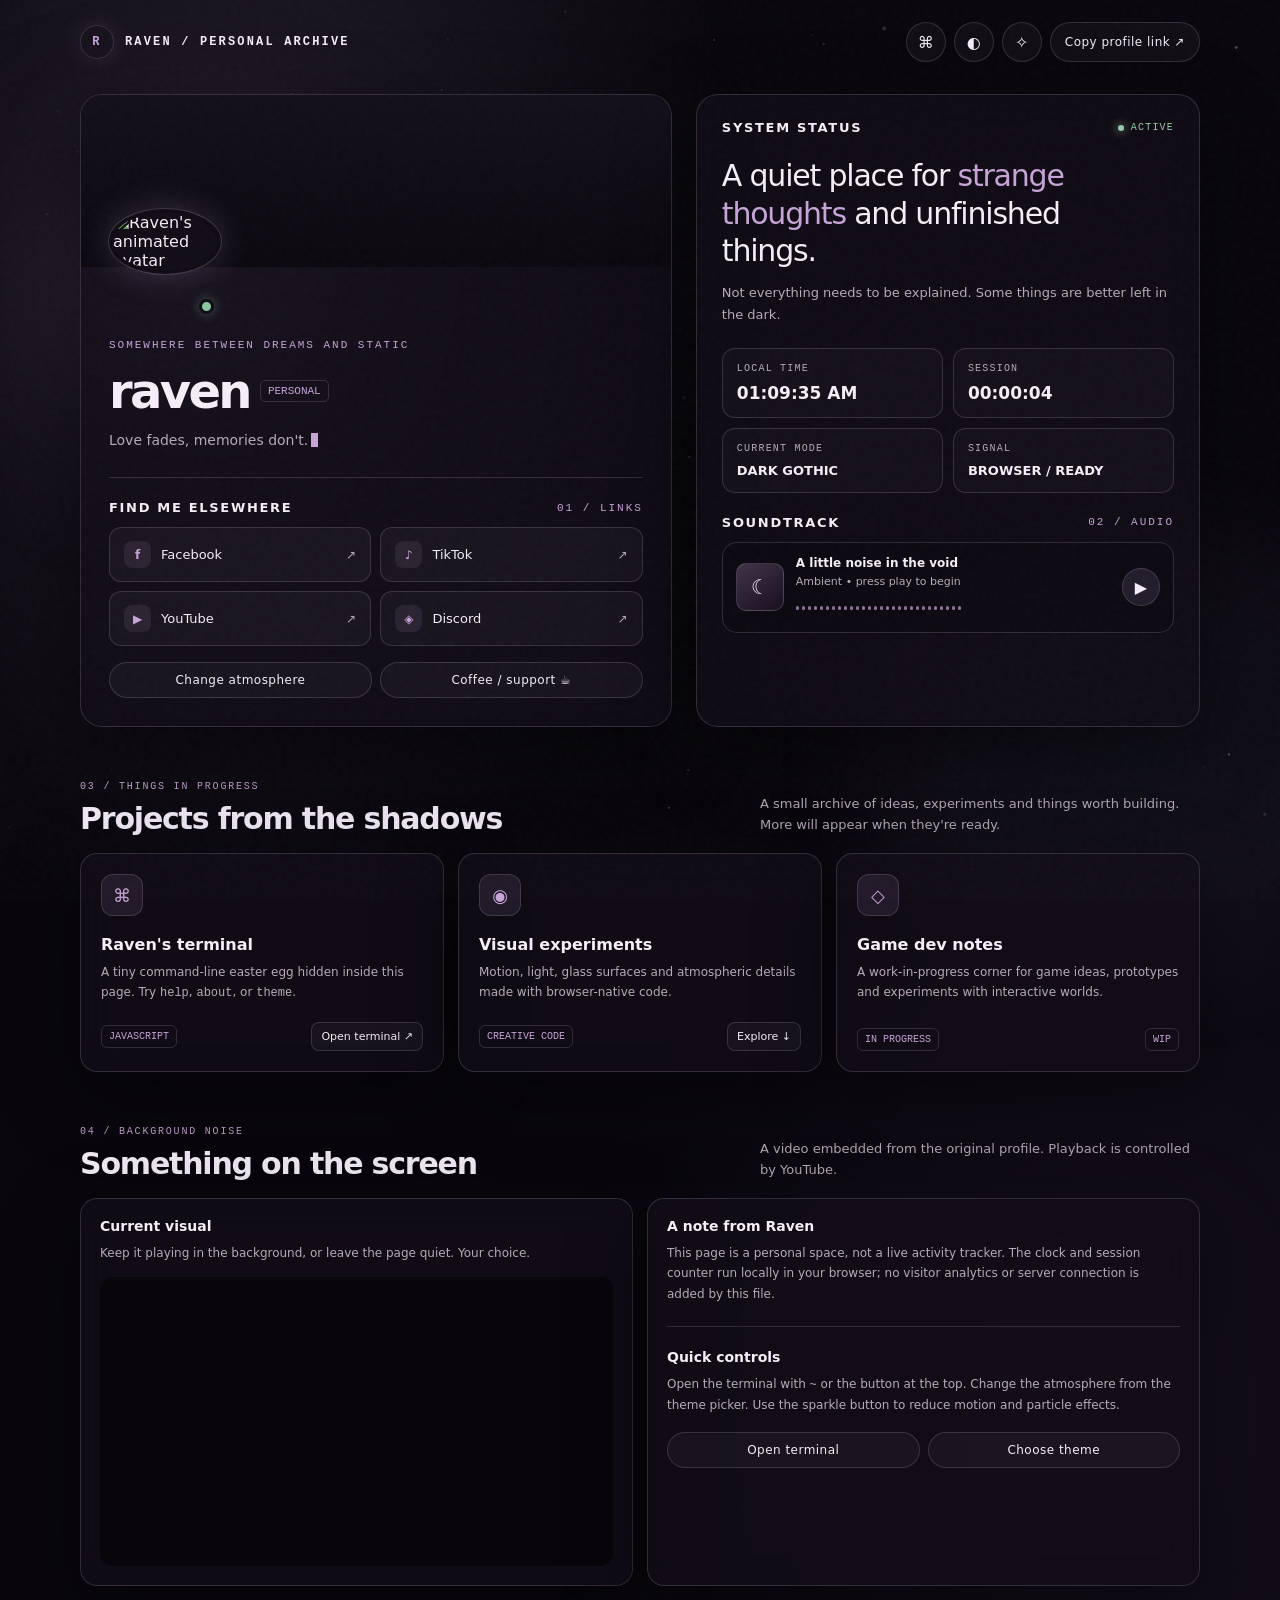
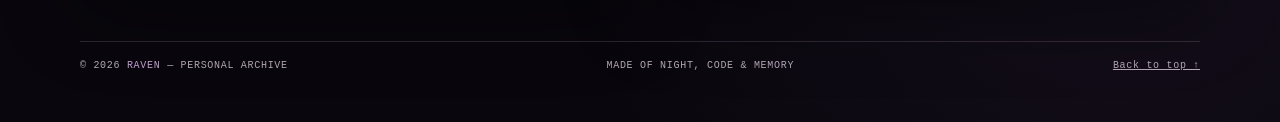
==== commit 7e5f7405: "Update featured video in index.html" ====
--- a/index.html
+++ b/index.html
@@ -289,7 +289,7 @@
       <div class="feature-grid">
         <article class="feature-card glass">
           <h3>Current visual</h3><p>Keep it playing in the background, or leave the page quiet. Your choice.</p>
-          <div class="video-wrap"><iframe src="https://www.youtube.com/embed/7o4o9NspwMk?enablejsapi=1" title="Raven's featured video" loading="lazy" allow="encrypted-media; picture-in-picture; web-share" referrerpolicy="strict-origin-when-cross-origin" allowfullscreen></iframe></div>
+          <div class="video-wrap"><iframe src="https://www.youtube.com/embed/GyZPByIYd-M?enablejsapi=1" title="Raven's featured video" loading="lazy" allow="encrypted-media; picture-in-picture; web-share" referrerpolicy="strict-origin-when-cross-origin" allowfullscreen></iframe></div>
         </article>
         <article class="feature-card glass">
           <h3>A note from Raven</h3>
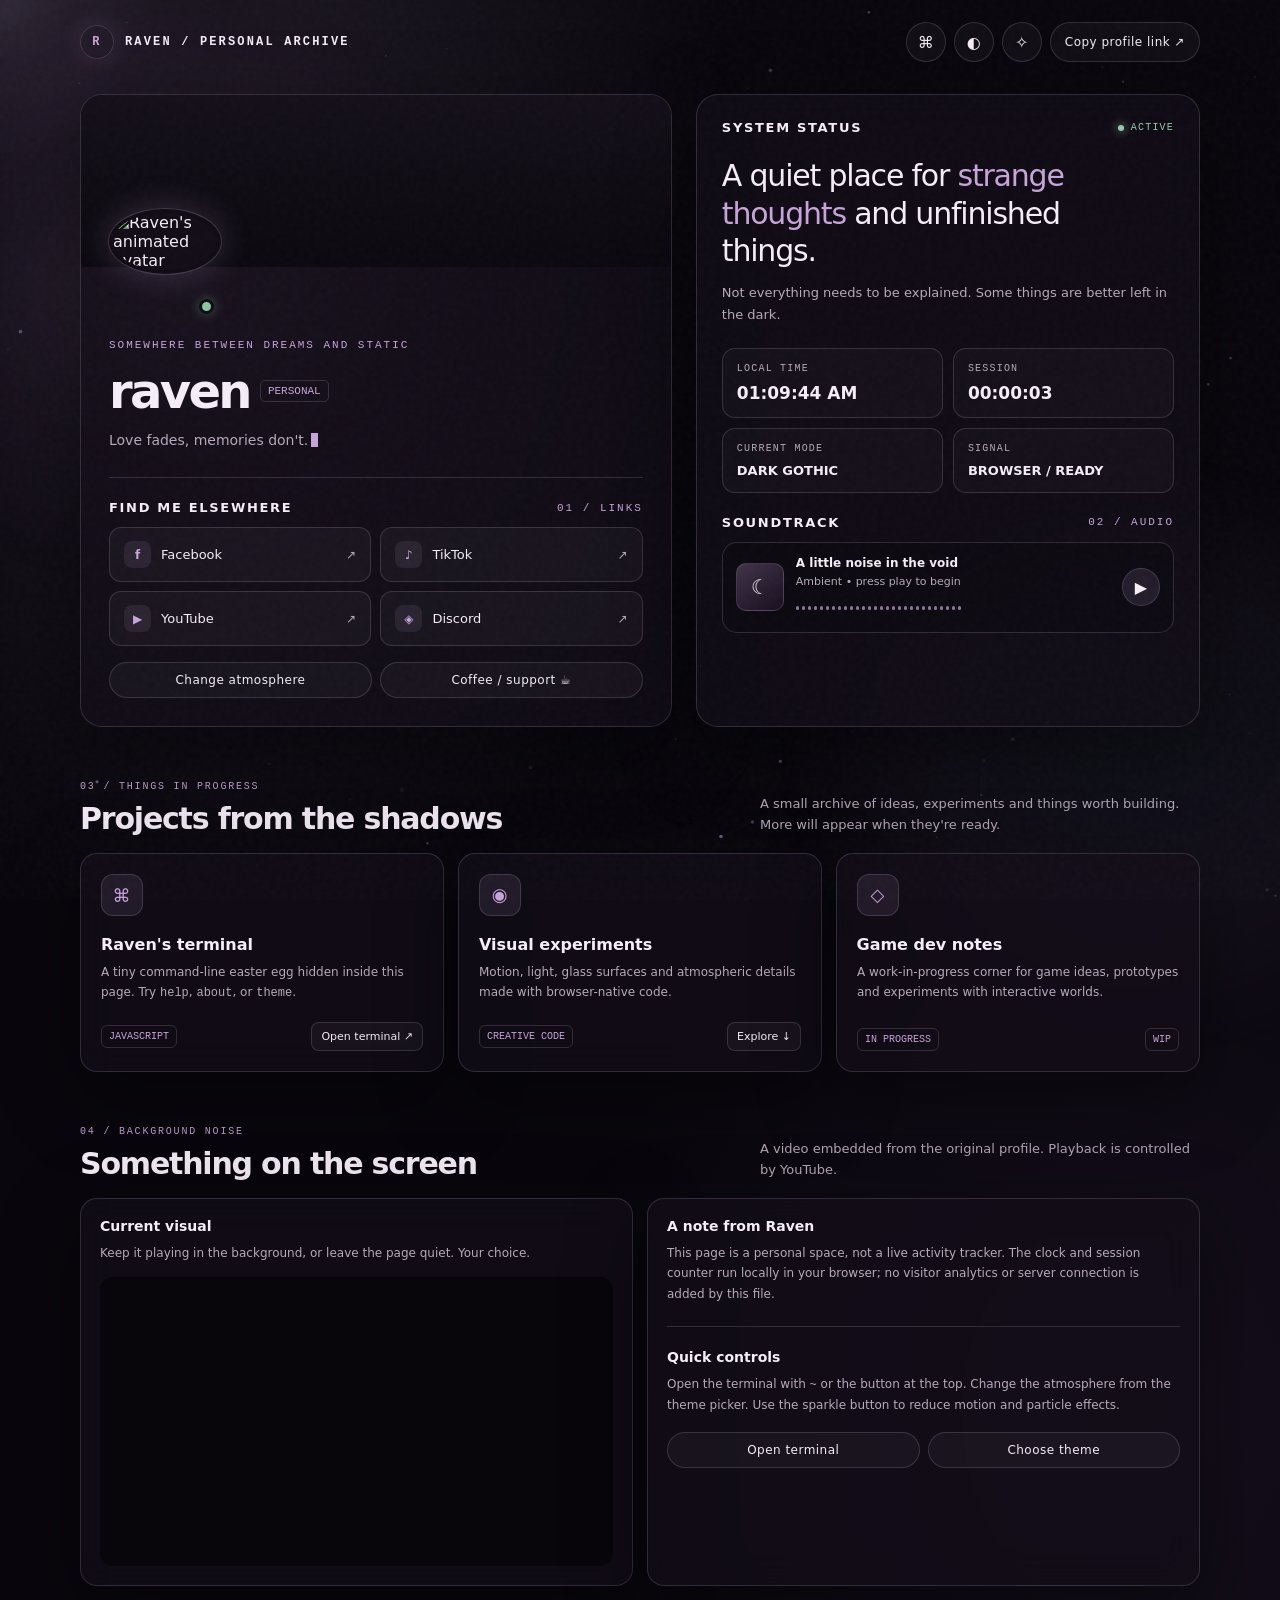
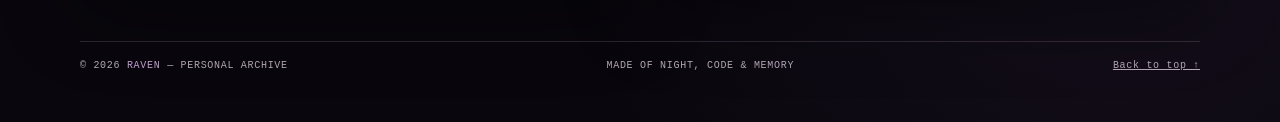
==== commit 075698bd: "Refactor reduced motion settings in index.html Updated media query for reduced motion handling and s" ====
--- a/index.html
+++ b/index.html
@@ -183,7 +183,7 @@
  .theme-options{grid-template-columns:1fr}.theme-option{display:grid;grid-template-columns:52px 1fr;column-gap:11px;align-items:center}.theme-swatch{grid-row:span 2;height:38px;margin:0}
  .footer{margin-top:38px}
 }
-@media(prefers-reduced-motion:reduce){*,*::before,*::after{animation-duration:.01ms!important;animation-iteration-count:1!important;scroll-behavior:auto!important;transition-duration:.01ms!important}#particleCanvas{display:none}.cinema-aurora{display:none}}
+@media(prefers-reduced-motion:reduce){*,*::before,*::after{animation-duration:.01ms!important;animation-iteration-count:1!important;scroll-behavior:auto!important;transition-duration:.01ms!important}}
 </style>
 </head>
 <body>
@@ -603,7 +603,7 @@
   // Cinematic particle field: star depth, connective filaments, cursor wake and a soft pulse.
   const canvas = $("#particleCanvas"), ctx = canvas.getContext("2d");
   const reducedMotion = window.matchMedia("(prefers-reduced-motion: reduce)");
-  let particles = [], pointer = {x:-1000,y:-1000,px:-1000,py:-1000}, motionOff = reducedMotion.matches, raf = 0, dpr = 1;
+  let particles = [], pointer = {x:-1000,y:-1000,px:-1000,py:-1000}, motionOff = false, raf = 0, dpr = 1;
   const cursorHalo = $("#cursorHalo");
   function resizeCanvas() {
     dpr = Math.min(window.devicePixelRatio || 1, 1.5);
